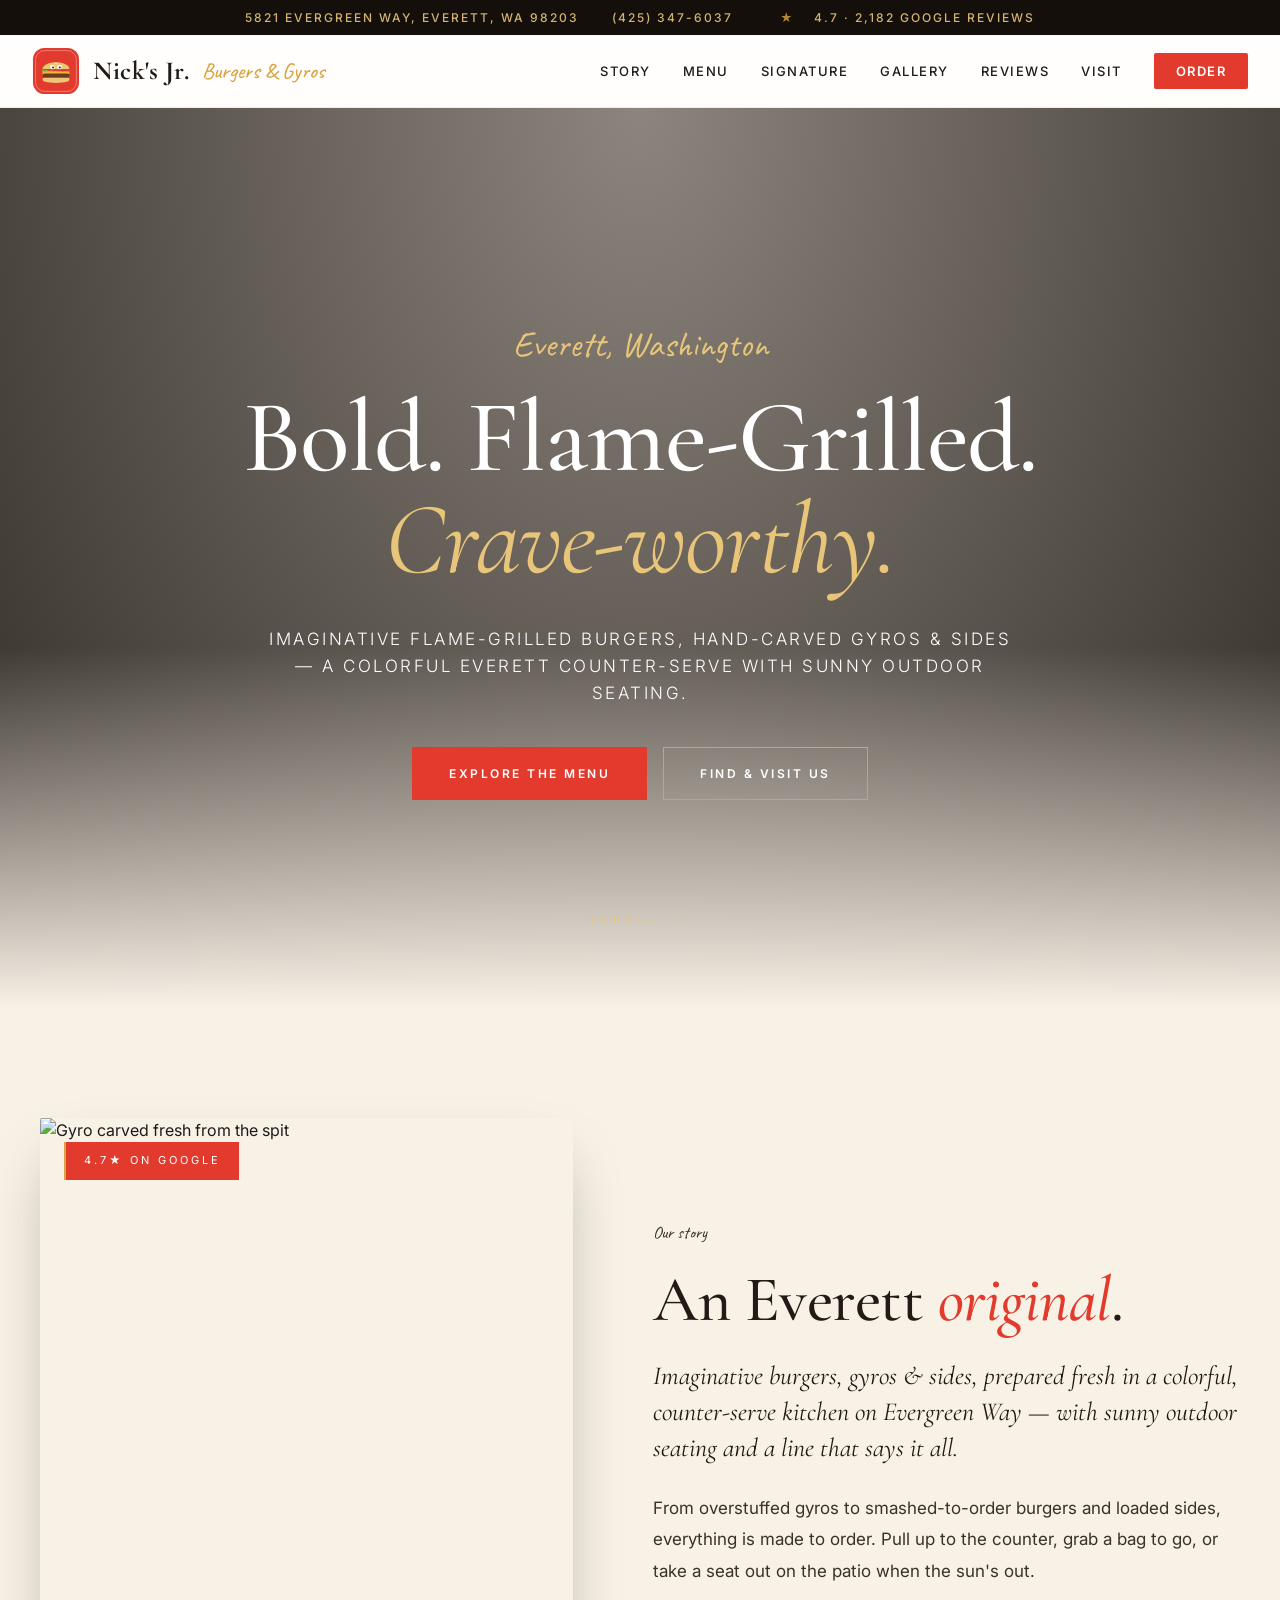
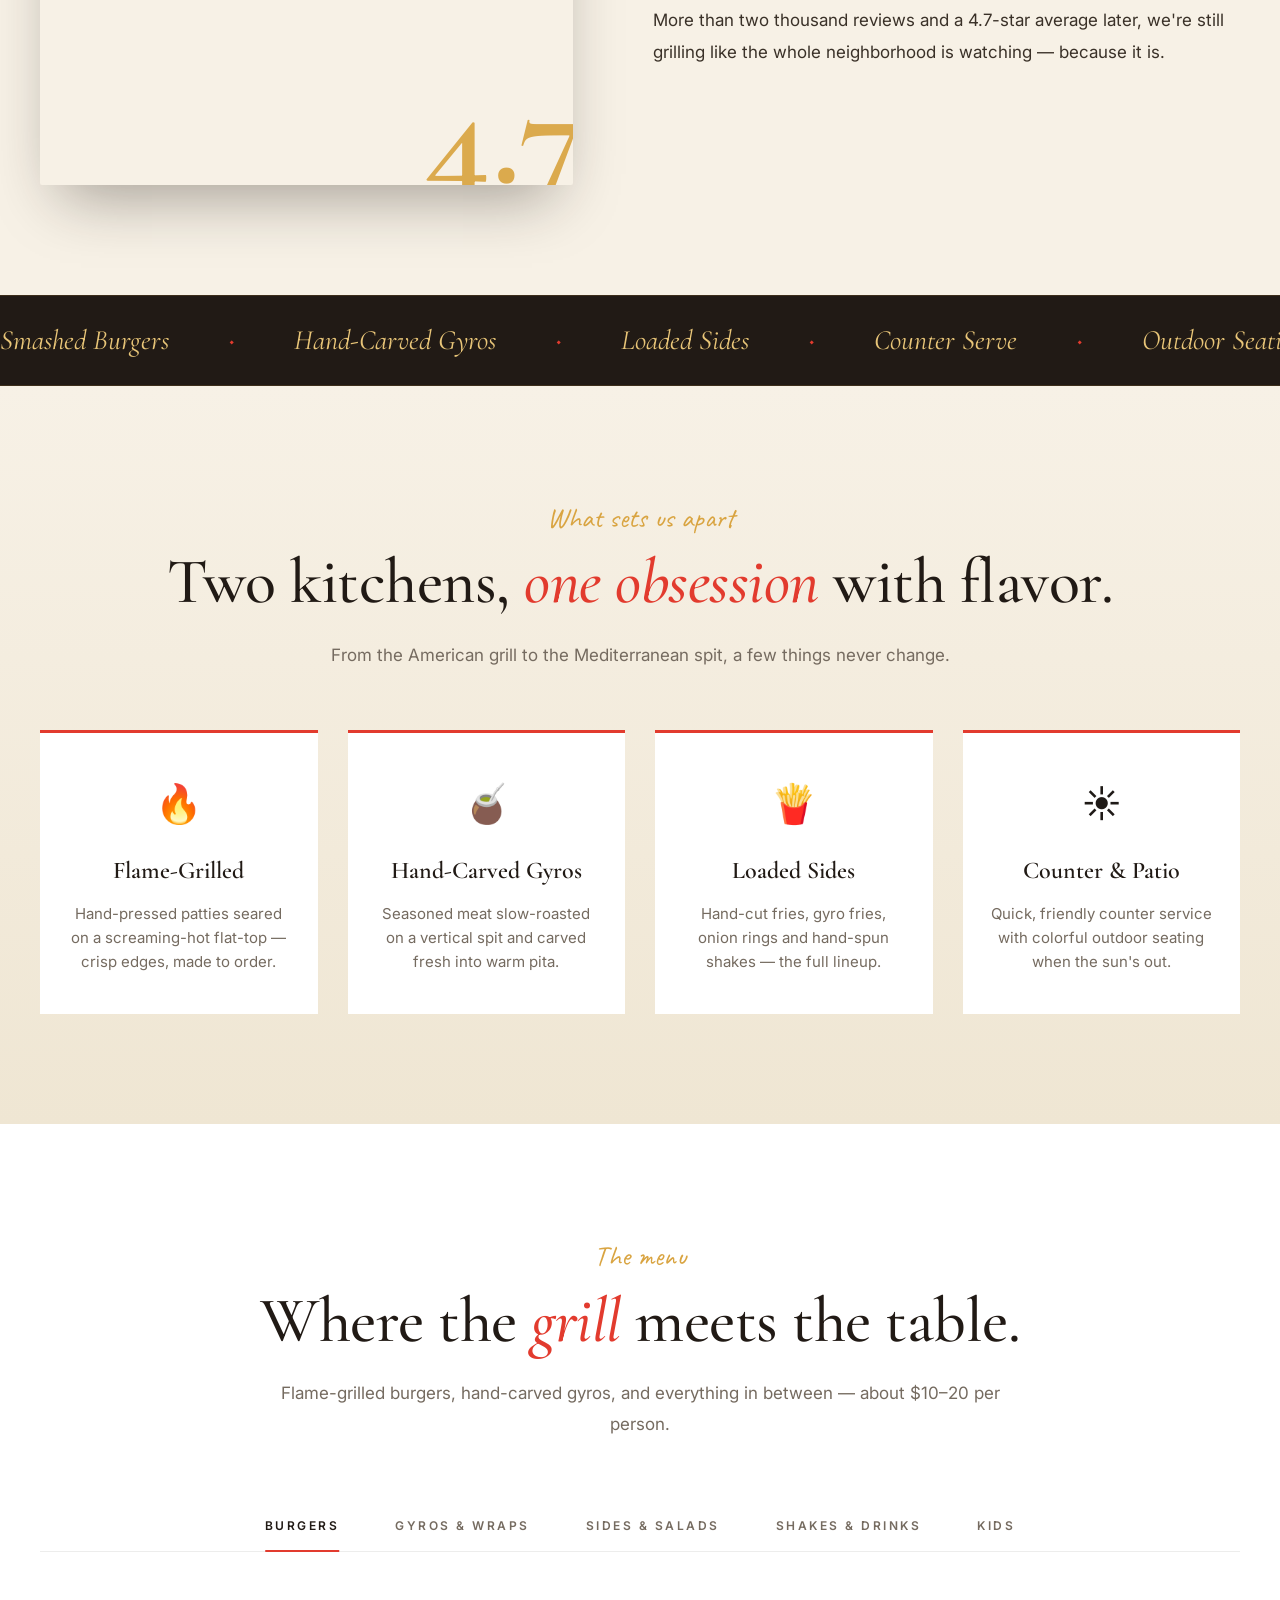
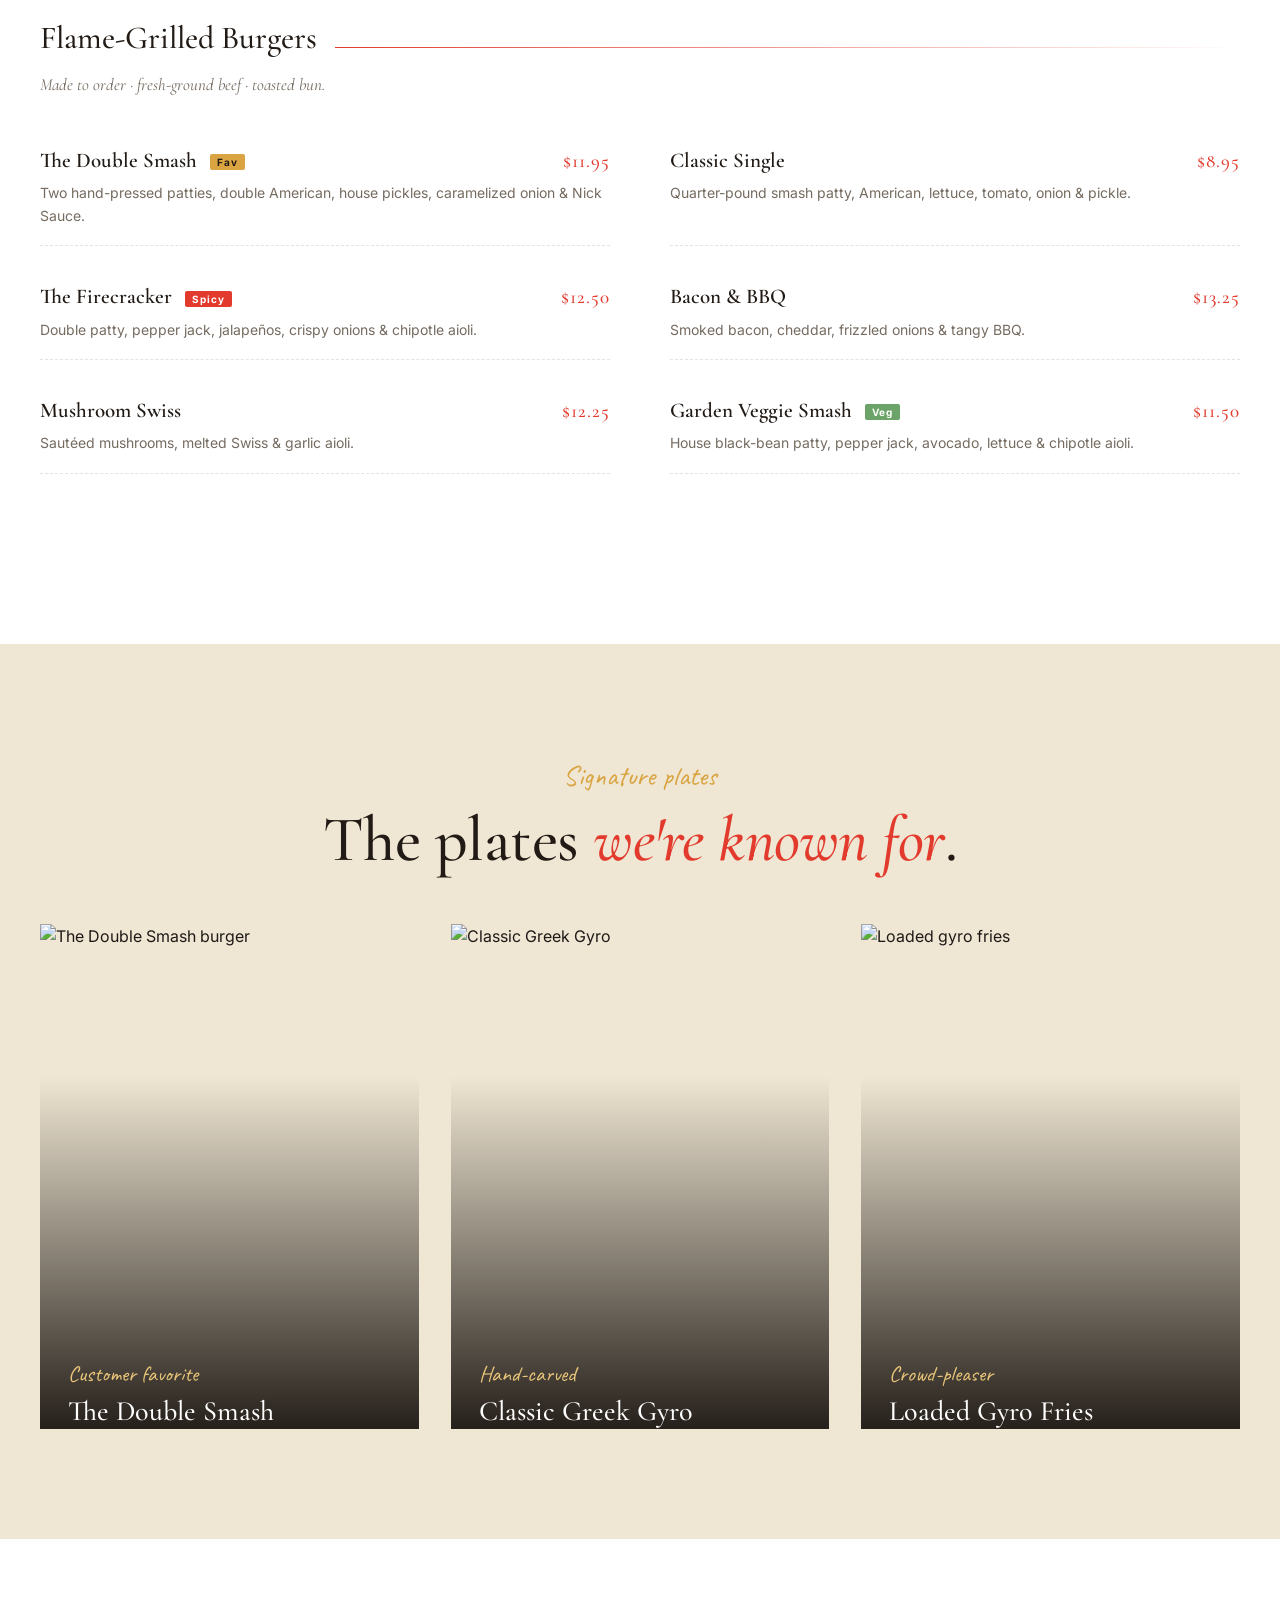
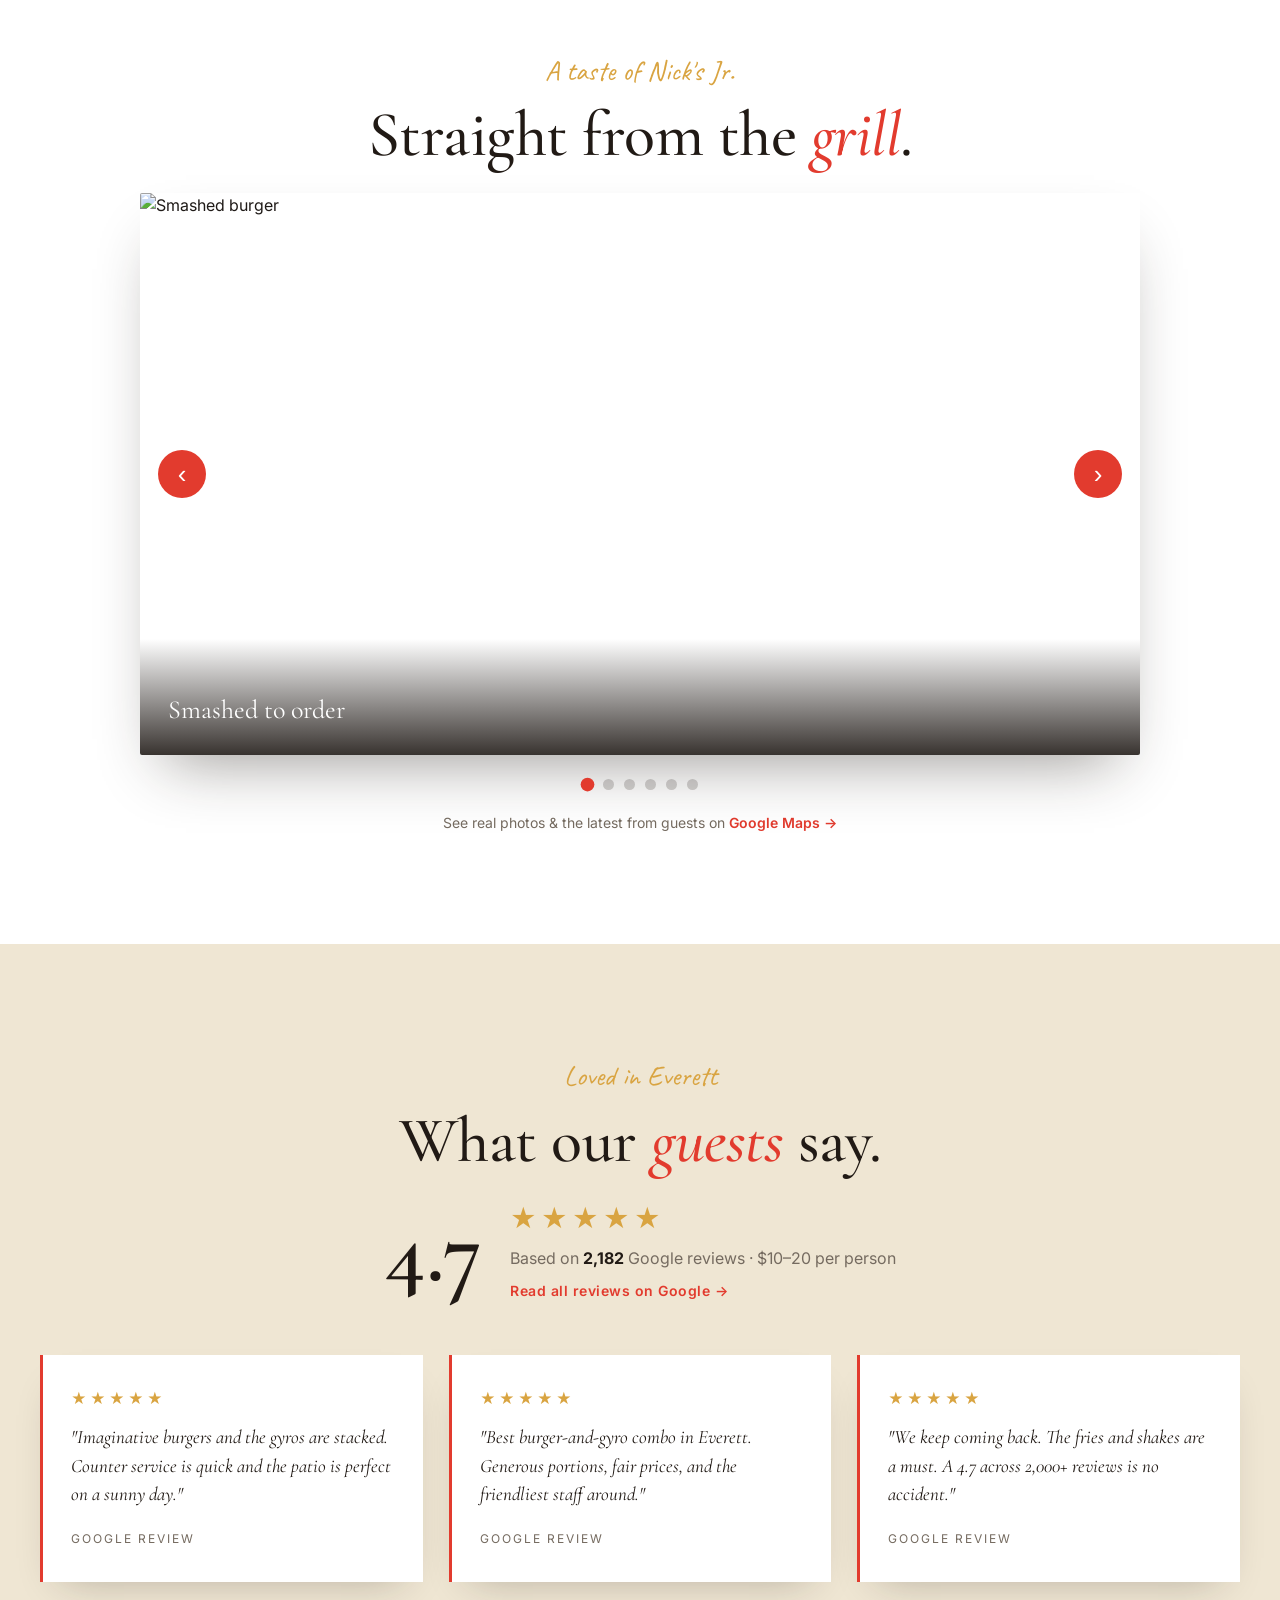
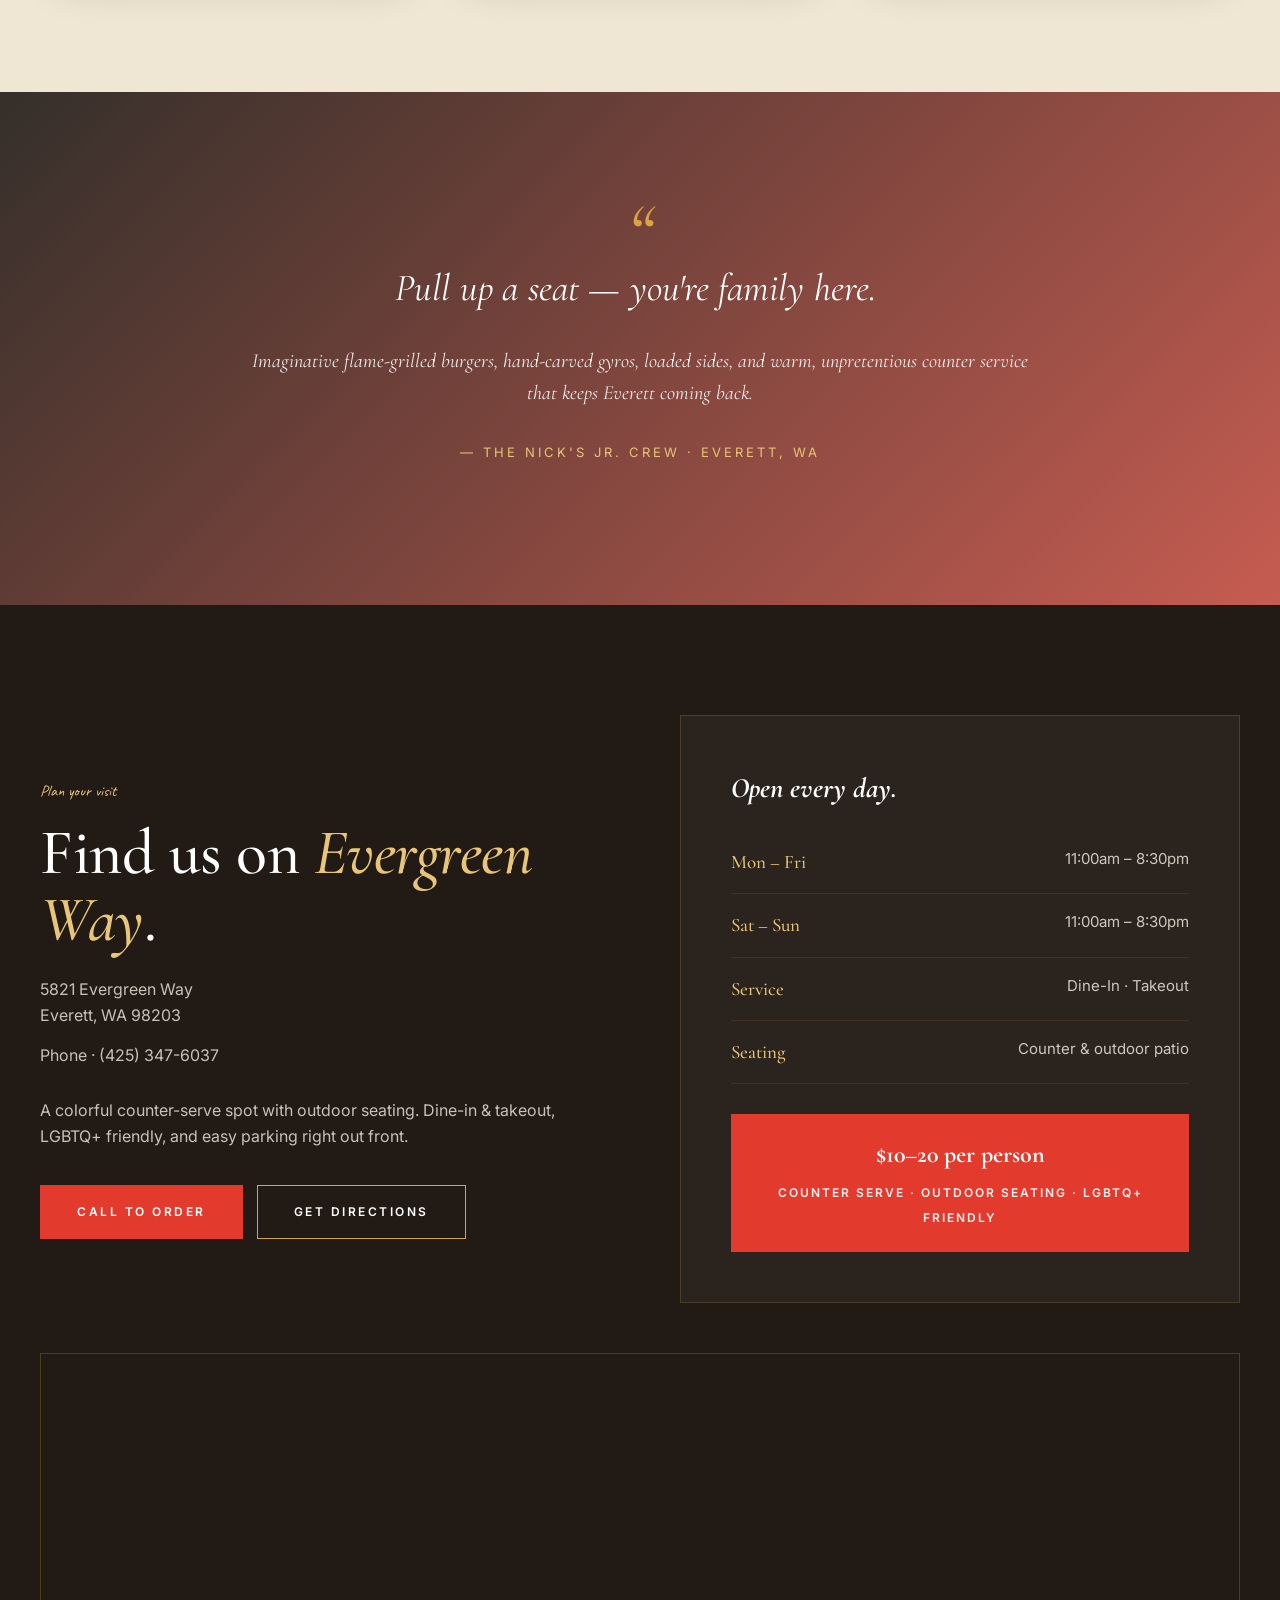
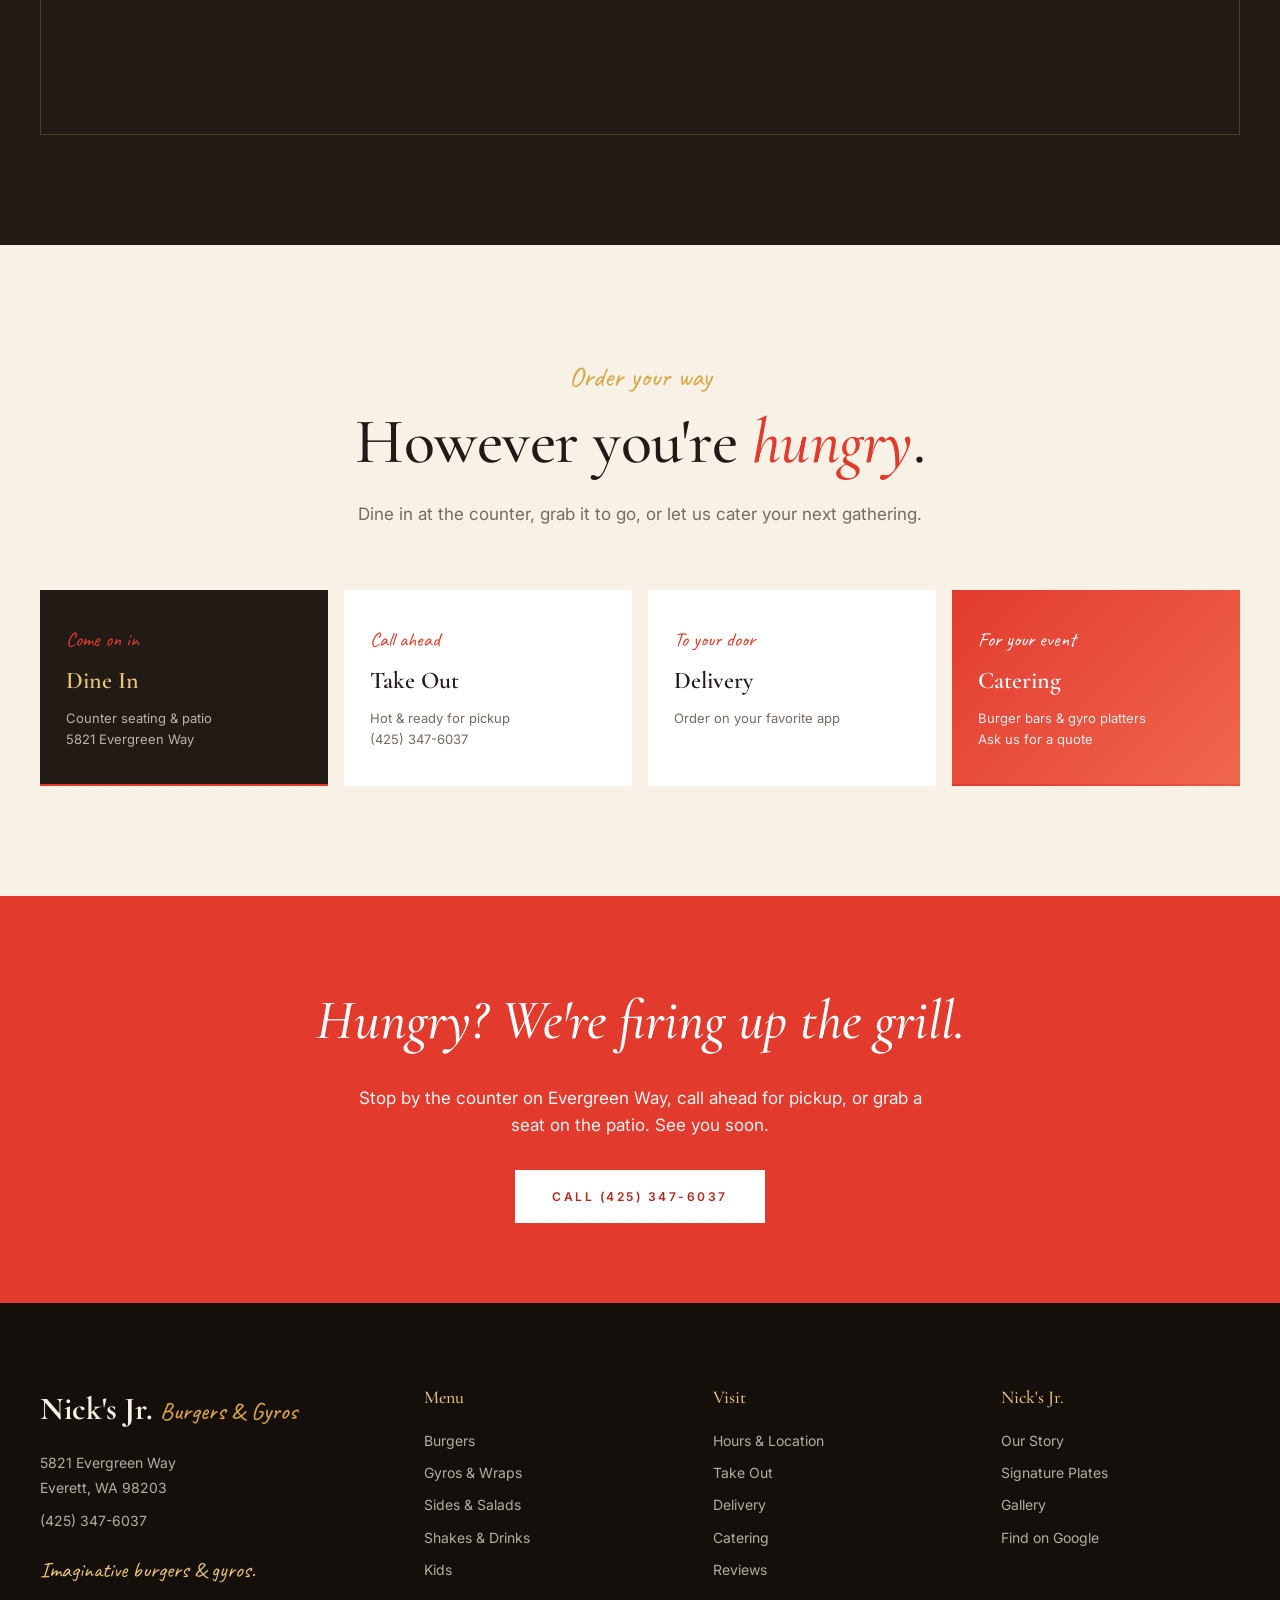
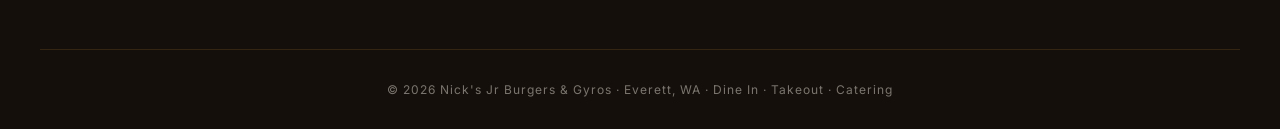
==== index.html @ 38ffc21d "Switch site to real Everett location, add brand logo, reviews, map & slider - Update all details to " ====
<!DOCTYPE html>
<html lang="en">
<head>
<meta charset="UTF-8" />
<meta name="viewport" content="width=device-width, initial-scale=1.0" />
<title>Nick's Jr Burgers &amp; Gyros — Everett, WA | Flame-Grilled Burgers &amp; Gyros</title>
<meta name="description" content="Nick's Jr Burgers & Gyros in Everett, WA — imaginative flame-grilled burgers, hand-carved gyros & sides, counter-serve with outdoor seating. 4.7 stars across 2,182 Google reviews." />
<link rel="icon" href="data:image/svg+xml,%3Csvg xmlns='http://www.w3.org/2000/svg' viewBox='0 0 100 100'%3E%3Crect width='100' height='100' rx='24' fill='%23e23b2e'/%3E%3Ccircle cx='40' cy='45' r='6' fill='%23fff'/%3E%3Ccircle cx='60' cy='45' r='6' fill='%23fff'/%3E%3Crect x='28' y='58' width='44' height='9' rx='4' fill='%23fff'/%3E%3C/svg%3E" type="image/svg+xml" />
<link rel="preconnect" href="https://fonts.googleapis.com" />
<link rel="preconnect" href="https://fonts.gstatic.com" crossorigin />
<link href="https://fonts.googleapis.com/css2?family=Cormorant+Garamond:wght@300;400;500;600;700&family=Inter:wght@300;400;500;600;700&family=Caveat:wght@500;700&display=swap" rel="stylesheet" />
<style>
  :root {
    --char: #211a15;
    --char-deep: #150f0b;
    --red: #e23b2e;
    --red-deep: #b5281d;
    --gold: #d9a441;
    --gold-soft: #e8c578;
    --cream: #f7f1e6;
    --cream-warm: #efe6d3;
    --ink: #1f1a17;
    --muted: #756b60;
    --serif: 'Cormorant Garamond', Georgia, serif;
    --sans: 'Inter', system-ui, sans-serif;
    --script: 'Caveat', cursive;
  }

  * { box-sizing: border-box; margin: 0; padding: 0; }
  html { scroll-behavior: smooth; }
  body { font-family: var(--sans); color: var(--ink); background: var(--cream); line-height: 1.6; overflow-x: hidden; }
  img { max-width: 100%; display: block; }
  a { color: inherit; text-decoration: none; transition: color .3s; }

  /* ---------- TOP STRIP ---------- */
  .top-strip { background: var(--char-deep); color: var(--gold-soft); font-size: 12px; letter-spacing: 2px; text-transform: uppercase; text-align: center; padding: 8px 16px; font-weight: 500; }
  .top-strip span { margin: 0 14px; opacity: .9; }
  .top-strip .star { color: var(--gold); }

  /* ---------- NAV ---------- */
  nav { position: sticky; top: 0; z-index: 100; background: rgba(255,255,255,.92); backdrop-filter: blur(12px); border-bottom: 1px solid rgba(33,26,21,.08); transition: all .35s ease; }
  nav.scrolled { background: rgba(33,26,21,.96); border-bottom-color: rgba(217,164,65,.25); }
  nav.scrolled .nav-inner a, nav.scrolled .logo b { color: var(--cream); }
  nav.scrolled .logo span { color: var(--gold-soft); }
  .nav-inner { max-width: 1400px; margin: 0 auto; display: flex; align-items: center; justify-content: space-between; padding: 12px 32px; }
  .logo { display: flex; align-items: center; gap: 13px; }
  .logo .brandmark { width: 48px; height: 48px; flex: none; }
  .logo b { font-family: var(--serif); font-size: 26px; font-weight: 700; color: var(--char); letter-spacing: .5px; }
  .logo span { font-family: var(--script); font-size: 22px; color: var(--gold); font-weight: 500; }
  .nav-links { display: flex; gap: 32px; align-items: center; list-style: none; font-size: 13px; font-weight: 500; text-transform: uppercase; letter-spacing: 1.5px; }
  .nav-links a { position: relative; padding: 6px 0; }
  .nav-links a::after { content: ''; position: absolute; left: 0; bottom: 0; width: 0; height: 1px; background: var(--gold); transition: width .3s ease; }
  .nav-links a:hover::after { width: 100%; }
  .btn-reserve { background: var(--red); color: #fff !important; padding: 10px 22px !important; border-radius: 2px; font-weight: 600 !important; }
  .btn-reserve:hover { background: var(--red-deep); }
  .btn-reserve::after { display: none !important; }
  .nav-toggle { display: none; background: none; border: none; cursor: pointer; font-size: 22px; color: var(--char); }

  /* ---------- HERO ---------- */
  .hero { position: relative; min-height: 100vh; display: flex; align-items: center; justify-content: center; background: radial-gradient(ellipse at top, rgba(33,26,21,.5), rgba(21,15,11,.88)), url('https://images.unsplash.com/photo-1568901346375-23c9450c58cd?w=1920&q=80') center/cover; color: #fff; text-align: center; overflow: hidden; }
  .hero::before { content: ''; position: absolute; inset: 0; background: linear-gradient(180deg, transparent 60%, var(--cream) 100%); pointer-events: none; }
  .hero-inner { position: relative; z-index: 2; max-width: 1100px; padding: 0 24px; }
  .hero-eyebrow { font-family: var(--script); font-size: clamp(24px, 3vw, 36px); color: var(--gold-soft); margin-bottom: 12px; animation: fadeUp 1s ease .2s both; }
  .hero h1 { font-family: var(--serif); font-size: clamp(48px, 8vw, 110px); font-weight: 500; line-height: 1; letter-spacing: -1px; margin-bottom: 30px; animation: fadeUp 1s ease .4s both; }
  .hero h1 em { font-style: italic; color: var(--gold-soft); font-weight: 400; }
  .rotator { display: inline-block; position: relative; color: var(--gold-soft); font-style: italic; font-weight: 400; min-height: 1.05em; vertical-align: bottom; }
  .rotator .word { position: absolute; left: 50%; top: 0; transform: translateX(-50%) translateY(20px); opacity: 0; white-space: nowrap; transition: opacity 1s ease, transform 1s ease; }
  .rotator .word.active { opacity: 1; transform: translateX(-50%) translateY(0); }
  .rotator-spacer { visibility: hidden; white-space: nowrap; }
  .hero-sub { font-size: clamp(14px, 1.5vw, 17px); font-weight: 300; letter-spacing: 2.5px; text-transform: uppercase; max-width: 760px; margin: 0 auto 40px; opacity: .9; animation: fadeUp 1s ease .6s both; }
  .hero-cta { display: flex; gap: 16px; justify-content: center; flex-wrap: wrap; animation: fadeUp 1s ease .8s both; }
  .btn { display: inline-block; padding: 16px 36px; font-size: 12px; font-weight: 600; letter-spacing: 2.5px; text-transform: uppercase; border: 1px solid var(--gold); background: transparent; color: #fff; cursor: pointer; transition: all .35s ease; }
  .btn:hover { background: var(--gold); color: var(--char); transform: translateY(-2px); }
  .btn.primary { background: var(--red); border-color: var(--red); color: #fff; }
  .btn.primary:hover { background: #fff; border-color: #fff; color: var(--red-deep); }
  .scroll-hint { position: absolute; bottom: 80px; left: 50%; transform: translateX(-50%); color: var(--gold-soft); font-size: 11px; letter-spacing: 4px; text-transform: uppercase; opacity: .8; animation: bob 2.5s ease-in-out infinite; }
  @keyframes bob { 0%,100% { transform: translateX(-50%) translateY(0); opacity: .8; } 50% { transform: translateX(-50%) translateY(8px); opacity: 1; } }
  @keyframes fadeUp { from { opacity: 0; transform: translateY(30px); } to { opacity: 1; transform: translateY(0); } }

  /* ---------- SECTION BASE ---------- */
  section { padding: 110px 24px; }
  .container { max-width: 1200px; margin: 0 auto; }
  .eyebrow { font-family: var(--script); font-size: 28px; color: var(--gold); margin-bottom: 8px; }
  .section-title { font-family: var(--serif); font-size: clamp(36px, 5vw, 64px); font-weight: 500; line-height: 1.05; color: var(--char); margin-bottom: 24px; letter-spacing: -.5px; }
  .section-title em { font-style: italic; color: var(--red); }
  .section-intro { max-width: 720px; font-size: 17px; color: var(--muted); line-height: 1.8; margin-bottom: 60px; }
  .section-head-center { text-align: center; }
  .section-head-center .section-intro { margin-left: auto; margin-right: auto; }

  /* ---------- STORY ---------- */
  .story { background: var(--cream); position: relative; }
  .story-grid { display: grid; grid-template-columns: 1fr 1.1fr; gap: 80px; align-items: center; }
  .story-text p { font-size: 17px; color: #3a3128; margin-bottom: 18px; line-height: 1.85; }
  .story-text .lead { font-family: var(--serif); font-size: 26px; font-style: italic; color: var(--char); margin-bottom: 26px; line-height: 1.4; }
  .story-image { position: relative; aspect-ratio: 4/5; overflow: hidden; border-radius: 2px; box-shadow: 0 30px 60px -20px rgba(33,26,21,.4); }
  .story-image img { width: 100%; height: 100%; object-fit: cover; transition: transform 8s ease; }
  .story-image:hover img { transform: scale(1.08); }
  .story-image::after { content: '4.7'; position: absolute; bottom: -24px; right: -10px; font-family: var(--serif); font-size: 150px; font-weight: 600; color: var(--gold); opacity: .92; line-height: 1; }
  .story-badge { position: absolute; top: 24px; left: 24px; background: var(--red); color: #fff; padding: 10px 18px; font-size: 11px; letter-spacing: 3px; text-transform: uppercase; border-left: 2px solid var(--gold); }

  /* ---------- MARQUEE ---------- */
  .marquee { background: var(--char); color: var(--gold-soft); overflow: hidden; padding: 22px 0; border-top: 1px solid rgba(217,164,65,.15); border-bottom: 1px solid rgba(217,164,65,.15); }
  .marquee-track { display: flex; gap: 60px; white-space: nowrap; animation: scroll 40s linear infinite; font-family: var(--serif); font-size: 28px; font-style: italic; }
  .marquee-track span { display: inline-flex; align-items: center; gap: 60px; }
  .marquee-track .dot { color: var(--red); font-size: 18px; }
  @keyframes scroll { from { transform: translateX(0); } to { transform: translateX(-50%); } }

  /* ---------- VALUES ---------- */
  .values { background: linear-gradient(180deg, var(--cream) 0%, var(--cream-warm) 100%); }
  .values-grid { display: grid; grid-template-columns: repeat(4, 1fr); gap: 30px; margin-top: 50px; }
  .value-card { background: #fff; padding: 40px 28px; text-align: center; border-top: 3px solid var(--red); transition: transform .4s ease, box-shadow .4s ease; }
  .value-card:hover { transform: translateY(-8px); box-shadow: 0 25px 50px -15px rgba(33,26,21,.2); }
  .value-icon { font-size: 38px; margin-bottom: 18px; }
  .value-card h3 { font-family: var(--serif); font-size: 24px; font-weight: 600; color: var(--char); margin-bottom: 12px; }
  .value-card p { color: var(--muted); font-size: 15px; }

  /* ---------- MENUS ---------- */
  .menus { background: #fff; position: relative; }
  .menu-tabs { display: flex; justify-content: center; gap: 8px; flex-wrap: wrap; margin-bottom: 60px; border-bottom: 1px solid rgba(33,26,21,.08); }
  .menu-tab { background: none; border: none; font-family: var(--sans); font-size: 12px; font-weight: 600; letter-spacing: 2.5px; text-transform: uppercase; color: var(--muted); padding: 18px 24px; cursor: pointer; position: relative; transition: color .3s ease; }
  .menu-tab::after { content: ''; position: absolute; left: 50%; bottom: -1px; width: 0; height: 2px; background: var(--red); transition: all .3s ease; transform: translateX(-50%); }
  .menu-tab:hover { color: var(--char); }
  .menu-tab.active { color: var(--char); }
  .menu-tab.active::after { width: 60%; }
  .menu-panel { display: none; animation: fadeIn .6s ease; }
  .menu-panel.active { display: block; }
  @keyframes fadeIn { from { opacity: 0; transform: translateY(10px); } to { opacity: 1; transform: translateY(0); } }
  .menu-section { margin-bottom: 60px; }
  .menu-section-title { font-family: var(--serif); font-size: 32px; font-weight: 500; color: var(--char); margin-bottom: 8px; display: flex; align-items: baseline; gap: 18px; }
  .menu-section-title::after { content: ''; flex: 1; height: 1px; background: linear-gradient(90deg, var(--red) 0%, transparent 100%); }
  .menu-section-sub { color: var(--muted); font-style: italic; margin-bottom: 30px; font-family: var(--serif); font-size: 17px; }
  .menu-grid { display: grid; grid-template-columns: 1fr 1fr; gap: 18px 60px; }
  .menu-item { padding: 18px 0; border-bottom: 1px dashed rgba(33,26,21,.12); }
  .menu-item-head { display: flex; justify-content: space-between; align-items: baseline; gap: 16px; margin-bottom: 6px; }
  .menu-item-name { font-family: var(--serif); font-size: 21px; font-weight: 600; color: var(--char); line-height: 1.3; }
  .menu-item-name .tag { font-family: var(--sans); font-size: 10px; font-weight: 700; background: var(--gold); color: var(--char); padding: 2px 7px; margin-left: 8px; letter-spacing: 1px; vertical-align: middle; border-radius: 2px; }
  .menu-item-name .tag.spicy { background: var(--red); color: #fff; }
  .menu-item-name .tag.veg { background: #6ba368; color: #fff; }
  .menu-item-price { font-family: var(--serif); font-size: 19px; font-weight: 500; color: var(--red); white-space: nowrap; letter-spacing: 1px; }
  .menu-item-desc { font-size: 14px; color: var(--muted); line-height: 1.6; }

  /* ---------- POPULAR DISHES ---------- */
  .popular { background: var(--cream-warm); overflow: hidden; }
  .dishes-grid { display: grid; grid-template-columns: repeat(3, 1fr); gap: 32px; margin-top: 50px; }
  .dish { position: relative; overflow: hidden; aspect-ratio: 3/4; cursor: pointer; }
  .dish img { width: 100%; height: 100%; object-fit: cover; transition: transform 1.2s ease; }
  .dish:hover img { transform: scale(1.1); }
  .dish::before { content: ''; position: absolute; inset: 0; background: linear-gradient(180deg, transparent 30%, rgba(21,15,11,.92) 100%); z-index: 1; }
  .dish-info { position: absolute; bottom: 0; left: 0; right: 0; z-index: 2; color: #fff; padding: 32px 28px; transform: translateY(40px); transition: transform .5s ease; }
  .dish:hover .dish-info { transform: translateY(0); }
  .dish-tag { font-family: var(--script); color: var(--gold-soft); font-size: 22px; display: block; margin-bottom: 4px; }
  .dish-name { font-family: var(--serif); font-size: 28px; font-weight: 500; line-height: 1.1; margin-bottom: 10px; }
  .dish-desc { font-size: 14px; opacity: 0; max-height: 0; transition: all .5s ease; color: rgba(255,255,255,.85); }
  .dish:hover .dish-desc { opacity: 1; max-height: 120px; }

  /* ---------- GALLERY SLIDER ---------- */
  .gallery-sec { background: #fff; }
  .slider { position: relative; max-width: 1000px; margin: 0 auto; overflow: hidden; border-radius: 2px; box-shadow: 0 30px 60px -25px rgba(33,26,21,.45); }
  .slides { display: flex; transition: transform .6s cubic-bezier(.2,.7,.3,1); }
  .slide { min-width: 100%; position: relative; aspect-ratio: 16/9; }
  .slide img { width: 100%; height: 100%; object-fit: cover; }
  .slide .cap { position: absolute; left: 0; right: 0; bottom: 0; padding: 50px 28px 24px; color: #fff; font-family: var(--serif); font-size: 26px; background: linear-gradient(transparent, rgba(21,15,11,.85)); }
  .s-arrow { position: absolute; top: 50%; transform: translateY(-50%); width: 48px; height: 48px; border: none; border-radius: 50%; background: var(--red); color: #fff; font-size: 26px; line-height: 1; cursor: pointer; display: grid; place-items: center; transition: .3s; z-index: 3; }
  .s-arrow:hover { background: var(--red-deep); }
  .s-arrow.prev { left: 18px; } .s-arrow.next { right: 18px; }
  .dots { display: flex; gap: 10px; justify-content: center; margin-top: 24px; }
  .dots button { width: 11px; height: 11px; border-radius: 50%; border: none; background: rgba(33,26,21,.2); cursor: pointer; transition: .3s; padding: 0; }
  .dots button.active { background: var(--red); transform: scale(1.25); }
  .gallery-note { text-align: center; margin-top: 22px; font-size: 14px; color: var(--muted); }
  .gallery-note a { color: var(--red); font-weight: 600; }

  /* ---------- REVIEWS ---------- */
  .reviews { background: var(--cream-warm); }
  .rating-head { display: flex; align-items: center; gap: 28px; justify-content: center; margin-bottom: 52px; flex-wrap: wrap; }
  .rating-score { font-family: var(--serif); font-size: 92px; font-weight: 600; color: var(--char); line-height: .85; }
  .rating-stars { color: var(--gold); font-size: 26px; letter-spacing: 4px; }
  .rating-head p { color: var(--muted); font-size: 16px; margin-top: 6px; }
  .rating-head strong { color: var(--char); }
  .rating-link { display: inline-block; margin-top: 8px; color: var(--red); font-weight: 600; font-size: 14px; letter-spacing: .5px; }
  .rating-link:hover { color: var(--red-deep); }
  .review-grid { display: grid; grid-template-columns: repeat(3, 1fr); gap: 26px; }
  .review { background: #fff; padding: 32px 28px; border-left: 3px solid var(--red); box-shadow: 0 18px 40px -22px rgba(33,26,21,.3); }
  .review .stars { color: var(--gold); letter-spacing: 3px; margin-bottom: 12px; font-size: 15px; }
  .review p { font-family: var(--serif); font-style: italic; font-size: 19px; color: var(--char); line-height: 1.5; margin-bottom: 16px; }
  .review cite { font-style: normal; font-size: 12px; letter-spacing: 2px; text-transform: uppercase; color: var(--muted); }

  /* ---------- QUOTE ---------- */
  .quote { background: linear-gradient(135deg, rgba(21,15,11,.86), rgba(181,40,29,.74)), url('https://images.unsplash.com/photo-1561758033-d89a9ad46330?w=1920&q=80') center/cover fixed; color: #fff; text-align: center; padding: 140px 24px; }
  .quote blockquote { font-family: var(--serif); font-size: clamp(24px, 3vw, 38px); font-style: italic; font-weight: 400; line-height: 1.4; max-width: 950px; margin: 0 auto 30px; }
  .quote blockquote::before { content: '\201C'; font-size: 80px; color: var(--gold); display: block; line-height: 0; margin-bottom: 30px; }
  .quote cite { font-family: var(--sans); font-size: 13px; font-style: normal; letter-spacing: 3px; text-transform: uppercase; color: var(--gold-soft); }

  /* ---------- VISIT ---------- */
  .visit { background: var(--char); color: var(--cream); padding: 110px 24px; }
  .visit-grid { display: grid; grid-template-columns: 1fr 1fr; gap: 80px; align-items: center; }
  .visit .section-title { color: #fff; }
  .visit .section-title em { color: var(--gold-soft); }
  .visit-info p { color: rgba(247,241,230,.78); margin-bottom: 14px; font-size: 16px; }
  .hours-card { background: rgba(255,255,255,.04); border: 1px solid rgba(217,164,65,.2); padding: 50px; }
  .hours-row { display: flex; justify-content: space-between; padding: 16px 0; border-bottom: 1px solid rgba(217,164,65,.12); font-size: 15px; gap: 18px; }
  .hours-row:last-child { border-bottom: none; }
  .hours-row strong { font-family: var(--serif); font-size: 19px; color: var(--gold-soft); font-weight: 500; }
  .hours-row span { color: rgba(247,241,230,.8); text-align: right; }
  .hours-title { font-family: var(--serif); font-size: 28px; color: #fff; margin-bottom: 20px; font-style: italic; }
  .happy-hour-highlight { background: var(--red); color: #fff; padding: 22px 28px; margin-top: 30px; text-align: center; }
  .happy-hour-highlight strong { font-family: var(--serif); font-size: 24px; display: block; margin-bottom: 4px; }
  .happy-hour-highlight span { font-size: 12px; letter-spacing: 2px; text-transform: uppercase; font-weight: 600; opacity: .92; }
  .map-embed { margin-top: 50px; border: 1px solid rgba(217,164,65,.25); }
  .map-embed iframe { width: 100%; height: 380px; border: 0; display: block; }

  /* ---------- WAYS ---------- */
  .locations { background: var(--cream); }
  .loc-grid { display: grid; grid-template-columns: repeat(4, 1fr); gap: 16px; margin-top: 50px; }
  .loc { padding: 34px 26px; background: #fff; border-bottom: 2px solid transparent; transition: all .35s ease; cursor: pointer; }
  .loc:hover { border-bottom-color: var(--red); transform: translateY(-4px); box-shadow: 0 20px 40px -15px rgba(33,26,21,.18); }
  .loc.featured { background: var(--char); color: #fff; border-bottom-color: var(--red); }
  .loc.featured .loc-city { color: var(--gold-soft); }
  .loc.featured .loc-detail { color: rgba(247,241,230,.72); }
  .loc-tag { font-family: var(--script); color: var(--red); font-size: 20px; display: block; margin-bottom: 6px; }
  .loc-city { font-family: var(--serif); font-size: 24px; font-weight: 600; color: var(--char); margin-bottom: 8px; }
  .loc-detail { font-size: 13px; color: var(--muted); line-height: 1.6; }

  /* ---------- CTA ---------- */
  .cta-strip { background: var(--red); color: #fff; text-align: center; padding: 80px 24px; }
  .cta-strip h2 { font-family: var(--serif); font-size: clamp(34px, 5vw, 56px); font-weight: 500; margin-bottom: 20px; font-style: italic; }
  .cta-strip p { max-width: 600px; margin: 0 auto 30px; font-size: 17px; opacity: .95; }
  .cta-strip .btn { border-color: #fff; background: #fff; color: var(--red-deep); }
  .cta-strip .btn:hover { background: transparent; color: #fff; }

  /* ---------- FOOTER ---------- */
  footer { background: var(--char-deep); color: rgba(247,241,230,.7); padding: 80px 24px 30px; }
  .foot-grid { max-width: 1200px; margin: 0 auto; display: grid; grid-template-columns: 1.4fr 1fr 1fr 1fr; gap: 50px; padding-bottom: 50px; border-bottom: 1px solid rgba(217,164,65,.15); }
  .foot-logo { font-family: var(--serif); font-size: 32px; font-weight: 700; color: var(--cream); margin-bottom: 16px; }
  .foot-logo span { font-family: var(--script); color: var(--gold); font-size: 24px; font-weight: 500; }
  .foot p { font-size: 14px; line-height: 1.8; margin-bottom: 8px; }
  .foot h4 { font-family: var(--serif); font-size: 18px; color: var(--gold-soft); margin-bottom: 18px; font-weight: 500; }
  .foot ul { list-style: none; }
  .foot ul li { margin-bottom: 10px; font-size: 14px; }
  .foot ul a:hover { color: var(--gold-soft); }
  .copyright { max-width: 1200px; margin: 30px auto 0; font-size: 12px; color: rgba(247,241,230,.45); text-align: center; letter-spacing: 1px; }

  /* ---------- REVEAL ---------- */
  .reveal { opacity: 0; transform: translateY(40px); transition: opacity 1s ease, transform 1s ease; }
  .reveal.in { opacity: 1; transform: translateY(0); }
  .reveal-delay-1 { transition-delay: .15s; }
  .reveal-delay-2 { transition-delay: .3s; }
  .reveal-delay-3 { transition-delay: .45s; }
  .fade-words .fw { display: inline-block; opacity: 0; transform: translateY(20px); transition: opacity .8s ease, transform .8s ease; margin-right: .25em; }
  .fade-words.in .fw { opacity: 1; transform: translateY(0); }
  .fade-words.in .fw:nth-child(1) { transition-delay: .1s; }
  .fade-words.in .fw:nth-child(2) { transition-delay: .25s; }
  .fade-words.in .fw:nth-child(3) { transition-delay: .4s; }
  .fade-words.in .fw:nth-child(4) { transition-delay: .55s; }
  .fade-words.in .fw:nth-child(5) { transition-delay: .7s; }
  .fade-words.in .fw:nth-child(6) { transition-delay: .85s; }
  .fade-words.in .fw:nth-child(7) { transition-delay: 1s; }
  .fade-words.in .fw:nth-child(8) { transition-delay: 1.15s; }

  /* ---------- RESPONSIVE ---------- */
  @media (max-width: 960px) {
    .nav-links { display: none; }
    .nav-toggle { display: block; }
    .nav-links.open { display: flex; flex-direction: column; position: absolute; top: 100%; left: 0; right: 0; background: #fff; padding: 24px; gap: 18px; border-top: 1px solid rgba(33,26,21,.08); }
    nav.scrolled .nav-links.open { background: var(--char); }
    section { padding: 70px 20px; }
    .story-grid, .visit-grid { grid-template-columns: 1fr; gap: 50px; }
    .story-image::after { font-size: 110px; }
    .values-grid { grid-template-columns: repeat(2, 1fr); }
    .menu-grid { grid-template-columns: 1fr; gap: 0; }
    .dishes-grid, .review-grid { grid-template-columns: 1fr; }
    .loc-grid { grid-template-columns: repeat(2, 1fr); }
    .foot-grid { grid-template-columns: 1fr 1fr; gap: 35px; }
    .hours-card { padding: 30px 22px; }
    .top-strip span { display: block; margin: 2px 0; }
  }
  @media (max-width: 540px) {
    .values-grid, .loc-grid, .foot-grid { grid-template-columns: 1fr; }
    .menu-tabs { gap: 0; }
    .menu-tab { padding: 14px 12px; font-size: 11px; letter-spacing: 1.5px; }
    .hero { min-height: 90vh; }
    .logo b { font-size: 21px; } .logo span { font-size: 18px; } .logo .brandmark { width: 40px; height: 40px; }
    .rating-score { font-size: 70px; }
  }
</style>
</head>
<body>

<!-- TOP STRIP -->
<div class="top-strip">
  <span>5821 Evergreen Way, Everett, WA 98203</span>
  <span>(425) 347-6037</span>
  <span><span class="star">&#9733;</span> 4.7 &middot; 2,182 Google reviews</span>
</div>

<!-- NAV -->
<nav id="nav">
  <div class="nav-inner">
    <a href="#top" class="logo">
      <svg class="brandmark" viewBox="0 0 100 100" xmlns="http://www.w3.org/2000/svg" role="img" aria-label="Nick's Jr.">
        <rect x="2" y="2" width="96" height="96" rx="24" fill="#e23b2e"/>
        <rect x="7.5" y="7.5" width="85" height="85" rx="19" fill="none" stroke="#ffffff" stroke-opacity="0.35" stroke-width="2"/>
        <path d="M22 46 C 24 27 76 27 78 46 Z" fill="#edc575"/>
        <ellipse cx="39" cy="39" rx="2" ry="1.2" fill="#fff6e2"/><ellipse cx="61" cy="39" rx="2" ry="1.2" fill="#fff6e2"/><ellipse cx="50" cy="34" rx="2" ry="1.2" fill="#fff6e2"/>
        <circle cx="43" cy="42" r="4.6" fill="#fffaf0"/><circle cx="57" cy="42" r="4.6" fill="#fffaf0"/>
        <circle cx="43.9" cy="42.7" r="2.1" fill="#3a2a1e"/><circle cx="57.9" cy="42.7" r="2.1" fill="#3a2a1e"/>
        <path d="M21 46 q4.8 5 9.6 1 q4.8 5 9.6 1 q4.8 5 9.6 1 q4.8 5 9.6 1 q4.8 5 9.6 1 L79 52 L21 52 Z" fill="#7cb342"/>
        <path d="M22 51 L78 51 L78 55 q-7 5 -14 1 q-7 5 -14 1 q-7 5 -14 1 q-7 5 -14 1 Z" fill="#f6b73c"/>
        <rect x="22" y="55" width="56" height="9" rx="4.5" fill="#6e3b22"/>
        <path d="M25 64 L75 64 C 79 64 79 71 74 72 C 60 76 40 76 26 72 C 21 71 21 64 25 64 Z" fill="#edc575"/>
      </svg>
      <b>Nick's Jr.</b> <span>Burgers &amp; Gyros</span>
    </a>
    <ul class="nav-links" id="navLinks">
      <li><a href="#story">Story</a></li>
      <li><a href="#menus">Menu</a></li>
      <li><a href="#dishes">Signature</a></li>
      <li><a href="#gallery">Gallery</a></li>
      <li><a href="#reviews">Reviews</a></li>
      <li><a href="#visit">Visit</a></li>
      <li><a href="#visit" class="btn-reserve">Order</a></li>
    </ul>
    <button class="nav-toggle" id="navToggle" aria-label="Menu">&#9776;</button>
  </div>
</nav>

<!-- HERO -->
<header class="hero" id="top">
  <div class="hero-inner">
    <p class="hero-eyebrow">Everett, Washington</p>
    <h1>
      Bold. Flame-Grilled.<br/>
      <em><span class="rotator" id="rotator">
        <span class="rotator-spacer">Crave&#8209;worthy.</span>
        <span class="word active">Unforgettable.</span>
        <span class="word">Crave-worthy.</span>
        <span class="word">Hand-carved.</span>
        <span class="word">Imaginative.</span>
        <span class="word">Yours.</span>
      </span></em>
    </h1>
    <p class="hero-sub">Imaginative flame-grilled burgers, hand-carved gyros &amp; sides &mdash; a colorful Everett counter-serve with sunny outdoor seating.</p>
    <div class="hero-cta">
      <a href="#menus" class="btn primary">Explore the Menu</a>
      <a href="#visit" class="btn">Find &amp; Visit Us</a>
    </div>
  </div>
  <div class="scroll-hint">Scroll &nbsp; &darr;</div>
</header>

<!-- STORY -->
<section class="story" id="story">
  <div class="container">
    <div class="story-grid">
      <div class="story-image reveal">
        <img src="https://images.unsplash.com/photo-1599487488170-d11ec9c172f0?w=1200&q=80" alt="Gyro carved fresh from the spit" />
        <div class="story-badge">4.7&#9733; on Google</div>
      </div>
      <div class="story-text">
        <p class="eyebrow reveal">Our story</p>
        <h2 class="section-title reveal reveal-delay-1">An Everett <em>original</em>.</h2>
        <p class="lead reveal reveal-delay-2">Imaginative burgers, gyros &amp; sides, prepared fresh in a colorful, counter-serve kitchen on Evergreen Way &mdash; with sunny outdoor seating and a line that says it all.</p>
        <p class="reveal reveal-delay-3">From overstuffed gyros to smashed-to-order burgers and loaded sides, everything is made to order. Pull up to the counter, grab a bag to go, or take a seat out on the patio when the sun's out.</p>
        <p class="reveal reveal-delay-3">More than two thousand reviews and a 4.7-star average later, we're still grilling like the whole neighborhood is watching &mdash; because it is.</p>
      </div>
    </div>
  </div>
</section>

<!-- MARQUEE -->
<div class="marquee">
  <div class="marquee-track">
    <span>Smashed Burgers <span class="dot">&#9670;</span> Hand-Carved Gyros <span class="dot">&#9670;</span> Loaded Sides <span class="dot">&#9670;</span> Counter Serve <span class="dot">&#9670;</span> Outdoor Seating <span class="dot">&#9670;</span> Made To Order <span class="dot">&#9670;</span></span>
    <span>Smashed Burgers <span class="dot">&#9670;</span> Hand-Carved Gyros <span class="dot">&#9670;</span> Loaded Sides <span class="dot">&#9670;</span> Counter Serve <span class="dot">&#9670;</span> Outdoor Seating <span class="dot">&#9670;</span> Made To Order <span class="dot">&#9670;</span></span>
  </div>
</div>

<!-- VALUES -->
<section class="values">
  <div class="container section-head-center">
    <p class="eyebrow reveal">What sets us apart</p>
    <h2 class="section-title reveal reveal-delay-1">Two kitchens, <em>one obsession</em> with flavor.</h2>
    <p class="section-intro reveal reveal-delay-2">From the American grill to the Mediterranean spit, a few things never change.</p>
    <div class="values-grid">
      <div class="value-card reveal"><div class="value-icon">&#128293;</div><h3>Flame-Grilled</h3><p>Hand-pressed patties seared on a screaming-hot flat-top &mdash; crisp edges, made to order.</p></div>
      <div class="value-card reveal reveal-delay-1"><div class="value-icon">&#129481;</div><h3>Hand-Carved Gyros</h3><p>Seasoned meat slow-roasted on a vertical spit and carved fresh into warm pita.</p></div>
      <div class="value-card reveal reveal-delay-2"><div class="value-icon">&#127839;</div><h3>Loaded Sides</h3><p>Hand-cut fries, gyro fries, onion rings and hand-spun shakes &mdash; the full lineup.</p></div>
      <div class="value-card reveal reveal-delay-3"><div class="value-icon">&#9728;</div><h3>Counter &amp; Patio</h3><p>Quick, friendly counter service with colorful outdoor seating when the sun's out.</p></div>
    </div>
  </div>
</section>

<!-- MENUS -->
<section class="menus" id="menus">
  <div class="container">
    <div class="section-head-center">
      <p class="eyebrow reveal">The menu</p>
      <h2 class="section-title reveal reveal-delay-1">Where the <em>grill</em> meets the table.</h2>
      <p class="section-intro reveal reveal-delay-2">Flame-grilled burgers, hand-carved gyros, and everything in between &mdash; about $10&ndash;20 per person.</p>
    </div>

    <div class="menu-tabs" role="tablist">
      <button class="menu-tab active" data-tab="burgers">Burgers</button>
      <button class="menu-tab" data-tab="gyros">Gyros &amp; Wraps</button>
      <button class="menu-tab" data-tab="sides">Sides &amp; Salads</button>
      <button class="menu-tab" data-tab="drinks">Shakes &amp; Drinks</button>
      <button class="menu-tab" data-tab="kids">Kids</button>
    </div>

    <div class="menu-panel active" id="panel-burgers">
      <div class="menu-section">
        <h3 class="menu-section-title">Flame-Grilled Burgers</h3>
        <p class="menu-section-sub">Made to order &middot; fresh-ground beef &middot; toasted bun.</p>
        <div class="menu-grid">
          <div class="menu-item"><div class="menu-item-head"><div class="menu-item-name">The Double Smash <span class="tag">Fav</span></div><div class="menu-item-price">$11.95</div></div><p class="menu-item-desc">Two hand-pressed patties, double American, house pickles, caramelized onion &amp; Nick Sauce.</p></div>
          <div class="menu-item"><div class="menu-item-head"><div class="menu-item-name">Classic Single</div><div class="menu-item-price">$8.95</div></div><p class="menu-item-desc">Quarter-pound smash patty, American, lettuce, tomato, onion &amp; pickle.</p></div>
          <div class="menu-item"><div class="menu-item-head"><div class="menu-item-name">The Firecracker <span class="tag spicy">Spicy</span></div><div class="menu-item-price">$12.50</div></div><p class="menu-item-desc">Double patty, pepper jack, jalape&ntilde;os, crispy onions &amp; chipotle aioli.</p></div>
          <div class="menu-item"><div class="menu-item-head"><div class="menu-item-name">Bacon &amp; BBQ</div><div class="menu-item-price">$13.25</div></div><p class="menu-item-desc">Smoked bacon, cheddar, frizzled onions &amp; tangy BBQ.</p></div>
          <div class="menu-item"><div class="menu-item-head"><div class="menu-item-name">Mushroom Swiss</div><div class="menu-item-price">$12.25</div></div><p class="menu-item-desc">Saut&eacute;ed mushrooms, melted Swiss &amp; garlic aioli.</p></div>
          <div class="menu-item"><div class="menu-item-head"><div class="menu-item-name">Garden Veggie Smash <span class="tag veg">Veg</span></div><div class="menu-item-price">$11.50</div></div><p class="menu-item-desc">House black-bean patty, pepper jack, avocado, lettuce &amp; chipotle aioli.</p></div>
        </div>
      </div>
    </div>

    <div class="menu-panel" id="panel-gyros">
      <div class="menu-section">
        <h3 class="menu-section-title">Gyros &amp; Wraps</h3>
        <p class="menu-section-sub">Carved to order &middot; house-made tzatziki &middot; warm pita.</p>
        <div class="menu-grid">
          <div class="menu-item"><div class="menu-item-head"><div class="menu-item-name">Classic Greek Gyro <span class="tag">Fav</span></div><div class="menu-item-price">$10.95</div></div><p class="menu-item-desc">Spit-roasted lamb &amp; beef, tomato, red onion, lettuce &amp; house tzatziki.</p></div>
          <div class="menu-item"><div class="menu-item-head"><div class="menu-item-name">Chicken Souvlaki Gyro</div><div class="menu-item-price">$10.50</div></div><p class="menu-item-desc">Marinated grilled chicken, tomato, onion &amp; tzatziki, finished with oregano.</p></div>
          <div class="menu-item"><div class="menu-item-head"><div class="menu-item-name">Spicy Harissa Gyro <span class="tag spicy">Spicy</span></div><div class="menu-item-price">$11.25</div></div><p class="menu-item-desc">Lamb &amp; beef with harissa, pickled peppers &amp; cooling yogurt-mint sauce.</p></div>
          <div class="menu-item"><div class="menu-item-head"><div class="menu-item-name">Falafel Wrap <span class="tag veg">Veg</span></div><div class="menu-item-price">$9.95</div></div><p class="menu-item-desc">Crispy chickpea falafel, hummus, cucumber, tomato &amp; tahini.</p></div>
          <div class="menu-item"><div class="menu-item-head"><div class="menu-item-name">Gyro Platter</div><div class="menu-item-price">$14.95</div></div><p class="menu-item-desc">Carved gyro over rice with Greek salad, pita &amp; tzatziki.</p></div>
          <div class="menu-item"><div class="menu-item-head"><div class="menu-item-name">Loaded Gyro Fries</div><div class="menu-item-price">$10.25</div></div><p class="menu-item-desc">Hand-cut fries piled with gyro meat, feta, tomato, onion &amp; tzatziki drizzle.</p></div>
        </div>
      </div>
    </div>

    <div class="menu-panel" id="panel-sides">
      <div class="menu-section">
        <h3 class="menu-section-title">Sides</h3>
        <p class="menu-section-sub">Hand-cut and fried fresh, all day.</p>
        <div class="menu-grid">
          <div class="menu-item"><div class="menu-item-head"><div class="menu-item-name">Hand-Cut Fries</div><div class="menu-item-price">$4.25</div></div><p class="menu-item-desc">Skin-on, double-fried, sea salt.</p></div>
          <div class="menu-item"><div class="menu-item-head"><div class="menu-item-name">Loaded Cheese Fries</div><div class="menu-item-price">$6.50</div></div><p class="menu-item-desc">Cheddar sauce, bacon &amp; scallions.</p></div>
          <div class="menu-item"><div class="menu-item-head"><div class="menu-item-name">Crispy Onion Rings</div><div class="menu-item-price">$5.25</div></div><p class="menu-item-desc">Beer-battered, golden &amp; crunchy.</p></div>
          <div class="menu-item"><div class="menu-item-head"><div class="menu-item-name">Greek Lemon Potatoes</div><div class="menu-item-price">$5.50</div></div><p class="menu-item-desc">Roasted with lemon, garlic &amp; oregano.</p></div>
        </div>
      </div>
      <div class="menu-section">
        <h3 class="menu-section-title">Fresh Salads</h3>
        <div class="menu-grid">
          <div class="menu-item"><div class="menu-item-head"><div class="menu-item-name">Traditional Greek Salad <span class="tag veg">Veg</span></div><div class="menu-item-price">$9.50</div></div><p class="menu-item-desc">Tomato, cucumber, olives, feta, red onion &amp; oregano vinaigrette.</p></div>
          <div class="menu-item"><div class="menu-item-head"><div class="menu-item-name">Gyro Salad Bowl</div><div class="menu-item-price">$12.95</div></div><p class="menu-item-desc">Crisp greens, carved gyro, feta, tomato &amp; tzatziki.</p></div>
          <div class="menu-item"><div class="menu-item-head"><div class="menu-item-name">Grilled Chicken Greek</div><div class="menu-item-price">$12.50</div></div><p class="menu-item-desc">Greek salad topped with marinated grilled chicken.</p></div>
          <div class="menu-item"><div class="menu-item-head"><div class="menu-item-name">Garden Side Salad <span class="tag veg">Veg</span></div><div class="menu-item-price">$5.25</div></div><p class="menu-item-desc">Mixed greens, tomato, cucumber &amp; choice of dressing.</p></div>
        </div>
      </div>
    </div>

    <div class="menu-panel" id="panel-drinks">
      <div class="menu-section">
        <h3 class="menu-section-title">Hand-Spun Shakes</h3>
        <p class="menu-section-sub">Real ice cream, spun to order.</p>
        <div class="menu-grid">
          <div class="menu-item"><div class="menu-item-head"><div class="menu-item-name">Classic Milkshake <span class="tag">Fav</span></div><div class="menu-item-price">$5.95</div></div><p class="menu-item-desc">Vanilla, chocolate, strawberry or salted caramel.</p></div>
          <div class="menu-item"><div class="menu-item-head"><div class="menu-item-name">Baklava Shake</div><div class="menu-item-price">$6.50</div></div><p class="menu-item-desc">Honey, walnut &amp; cinnamon &mdash; a Nick's Jr. original.</p></div>
        </div>
      </div>
      <div class="menu-section">
        <h3 class="menu-section-title">Drinks</h3>
        <div class="menu-grid">
          <div class="menu-item"><div class="menu-item-head"><div class="menu-item-name">Fresh Lemonade</div><div class="menu-item-price">$3.50</div></div><p class="menu-item-desc">Classic or strawberry, squeezed daily.</p></div>
          <div class="menu-item"><div class="menu-item-head"><div class="menu-item-name">Greek Frapp&eacute;</div><div class="menu-item-price">$4.25</div></div><p class="menu-item-desc">Iced foamed coffee, sweet or regular.</p></div>
          <div class="menu-item"><div class="menu-item-head"><div class="menu-item-name">Fountain Soda</div><div class="menu-item-price">$2.95</div></div><p class="menu-item-desc">Free refills, dine-in.</p></div>
          <div class="menu-item"><div class="menu-item-head"><div class="menu-item-name">Bottled Water</div><div class="menu-item-price">$1.95</div></div><p class="menu-item-desc">Still or sparkling.</p></div>
        </div>
      </div>
    </div>

    <div class="menu-panel" id="panel-kids">
      <div class="menu-section">
        <h3 class="menu-section-title">Lil' Grillers (12 &amp; Under)</h3>
        <p class="menu-section-sub">Served with fries &amp; a drink &mdash; $7.50 each.</p>
        <div class="menu-grid">
          <div class="menu-item"><div class="menu-item-head"><div class="menu-item-name">Lil' Smash Burger</div><div class="menu-item-price">$7.50</div></div><p class="menu-item-desc">Single patty with American cheese.</p></div>
          <div class="menu-item"><div class="menu-item-head"><div class="menu-item-name">Mini Chicken Pita</div><div class="menu-item-price">$7.50</div></div><p class="menu-item-desc">Grilled chicken in soft pita.</p></div>
          <div class="menu-item"><div class="menu-item-head"><div class="menu-item-name">Chicken Tenders</div><div class="menu-item-price">$7.50</div></div><p class="menu-item-desc">Three crispy tenders with dip.</p></div>
          <div class="menu-item"><div class="menu-item-head"><div class="menu-item-name">Cheesy Pita Melt <span class="tag veg">Veg</span></div><div class="menu-item-price">$7.50</div></div><p class="menu-item-desc">Toasted pita filled with melted cheese.</p></div>
        </div>
      </div>
    </div>
  </div>
</section>

<!-- POPULAR DISHES -->
<section class="popular" id="dishes">
  <div class="container">
    <div class="section-head-center">
      <p class="eyebrow reveal">Signature plates</p>
      <h2 class="section-title reveal reveal-delay-1">The plates <em>we're known for</em>.</h2>
    </div>
    <div class="dishes-grid">
      <div class="dish reveal">
        <img src="https://images.unsplash.com/photo-1586190848861-99aa4a171e90?w=900&q=80" alt="The Double Smash burger" />
        <div class="dish-info"><span class="dish-tag">Customer favorite</span><div class="dish-name">The Double Smash</div><p class="dish-desc">Two hand-pressed patties, double American, house pickles, caramelized onion &amp; secret Nick Sauce.</p></div>
      </div>
      <div class="dish reveal reveal-delay-1">
        <img src="https://images.unsplash.com/photo-1561758033-d89a9ad46330?w=900&q=80" alt="Classic Greek Gyro" />
        <div class="dish-info"><span class="dish-tag">Hand-carved</span><div class="dish-name">Classic Greek Gyro</div><p class="dish-desc">Spit-roasted lamb &amp; beef, tomato, red onion, lettuce &amp; house tzatziki in warm pita.</p></div>
      </div>
      <div class="dish reveal reveal-delay-2">
        <img src="https://images.unsplash.com/photo-1573080496219-bb080dd4f877?w=900&q=80" alt="Loaded gyro fries" />
        <div class="dish-info"><span class="dish-tag">Crowd-pleaser</span><div class="dish-name">Loaded Gyro Fries</div><p class="dish-desc">Hand-cut fries piled with carved gyro, feta, tomato, onion &amp; a generous tzatziki drizzle.</p></div>
      </div>
    </div>
  </div>
</section>

<!-- GALLERY SLIDER -->
<section class="gallery-sec" id="gallery">
  <div class="container">
    <div class="section-head-center">
      <p class="eyebrow reveal">A taste of Nick's Jr.</p>
      <h2 class="section-title reveal reveal-delay-1">Straight from the <em>grill</em>.</h2>
    </div>
    <div class="slider reveal" id="slider">
      <div class="slides">
        <div class="slide"><img src="https://images.unsplash.com/photo-1568901346375-23c9450c58cd?w=1400&q=80" alt="Smashed burger" /><div class="cap">Smashed to order</div></div>
        <div class="slide"><img src="https://images.unsplash.com/photo-1561758033-d89a9ad46330?w=1400&q=80" alt="Greek gyro" /><div class="cap">Hand-carved gyros</div></div>
        <div class="slide"><img src="https://images.unsplash.com/photo-1414235077428-338989a2e8c0?w=1400&q=80" alt="Patio &amp; outdoor seating" /><div class="cap">Counter serve &amp; sunny patio &mdash; Everett</div></div>
        <div class="slide"><img src="https://images.unsplash.com/photo-1573080496219-bb080dd4f877?w=1400&q=80" alt="Loaded gyro fries" /><div class="cap">Loaded gyro fries</div></div>
        <div class="slide"><img src="https://images.unsplash.com/photo-1572490122747-3968b75cc699?w=1400&q=80" alt="Hand-spun shakes" /><div class="cap">Hand-spun shakes</div></div>
        <div class="slide"><img src="https://images.unsplash.com/photo-1540420773420-3366772f4999?w=1400&q=80" alt="Fresh Greek salad" /><div class="cap">Fresh Greek salad</div></div>
      </div>
      <button class="s-arrow prev" id="sPrev" aria-label="Previous">&#8249;</button>
      <button class="s-arrow next" id="sNext" aria-label="Next">&#8250;</button>
    </div>
    <div class="dots" id="sDots"></div>
    <p class="gallery-note">See real photos &amp; the latest from guests on <a href="https://www.google.com/maps/search/?api=1&query=Nick%27s%20Jr%20Burgers%20%26%20Gyros%205821%20Evergreen%20Way%20Everett%20WA%2098203" target="_blank" rel="noopener">Google Maps &rarr;</a></p>
  </div>
</section>

<!-- REVIEWS -->
<section class="reviews" id="reviews">
  <div class="container">
    <div class="section-head-center">
      <p class="eyebrow reveal">Loved in Everett</p>
      <h2 class="section-title reveal reveal-delay-1">What our <em>guests</em> say.</h2>
    </div>
    <div class="rating-head reveal">
      <div class="rating-score">4.7</div>
      <div>
        <div class="rating-stars">&#9733;&#9733;&#9733;&#9733;&#9733;</div>
        <p>Based on <strong>2,182</strong> Google reviews &middot; $10&ndash;20 per person</p>
        <a class="rating-link" href="https://www.google.com/maps/search/?api=1&query=Nick%27s%20Jr%20Burgers%20%26%20Gyros%205821%20Evergreen%20Way%20Everett%20WA%2098203" target="_blank" rel="noopener">Read all reviews on Google &rarr;</a>
      </div>
    </div>
    <div class="review-grid">
      <div class="review reveal"><div class="stars">&#9733;&#9733;&#9733;&#9733;&#9733;</div><p>"Imaginative burgers and the gyros are stacked. Counter service is quick and the patio is perfect on a sunny day."</p><cite>Google review</cite></div>
      <div class="review reveal reveal-delay-1"><div class="stars">&#9733;&#9733;&#9733;&#9733;&#9733;</div><p>"Best burger-and-gyro combo in Everett. Generous portions, fair prices, and the friendliest staff around."</p><cite>Google review</cite></div>
      <div class="review reveal reveal-delay-2"><div class="stars">&#9733;&#9733;&#9733;&#9733;&#9733;</div><p>"We keep coming back. The fries and shakes are a must. A 4.7 across 2,000+ reviews is no accident."</p><cite>Google review</cite></div>
    </div>
  </div>
</section>

<!-- QUOTE -->
<section class="quote">
  <div class="container">
    <blockquote class="fade-words" id="gmQuote">
      <span class="fw">Pull</span><span class="fw">up</span><span class="fw">a</span><span class="fw">seat</span><span class="fw">&mdash;</span><span class="fw">you're</span><span class="fw">family</span><span class="fw">here.</span>
    </blockquote>
    <p style="font-family:var(--serif);font-style:italic;font-size:20px;max-width:800px;margin:0 auto 30px;opacity:.9;">Imaginative flame-grilled burgers, hand-carved gyros, loaded sides, and warm, unpretentious counter service that keeps Everett coming back.</p>
    <cite>&mdash; The Nick's Jr. Crew &middot; Everett, WA</cite>
  </div>
</section>

<!-- VISIT -->
<section class="visit" id="visit">
  <div class="container">
    <div class="visit-grid">
      <div class="visit-info">
        <p class="eyebrow reveal" style="color:var(--gold-soft);">Plan your visit</p>
        <h2 class="section-title reveal reveal-delay-1">Find us on <em>Evergreen Way</em>.</h2>
        <p class="reveal reveal-delay-2">5821 Evergreen Way<br/>Everett, WA 98203</p>
        <p class="reveal reveal-delay-2">Phone &middot; (425) 347-6037</p>
        <p class="reveal reveal-delay-3" style="margin-top:30px;">A colorful counter-serve spot with outdoor seating. Dine-in &amp; takeout, LGBTQ+ friendly, and easy parking right out front.</p>
        <div style="margin-top:36px;display:flex;gap:14px;flex-wrap:wrap;">
          <a href="tel:+14253476037" class="btn primary">Call to Order</a>
          <a href="https://www.google.com/maps/dir/?api=1&destination=Nick%27s%20Jr%20Burgers%20%26%20Gyros%205821%20Evergreen%20Way%20Everett%20WA%2098203" target="_blank" rel="noopener" class="btn" style="color:#fff;">Get Directions</a>
        </div>
      </div>
      <div class="hours-card reveal reveal-delay-2">
        <h3 class="hours-title">Open every day.</h3>
        <div class="hours-row"><strong>Mon &ndash; Fri</strong><span>11:00am &ndash; 8:30pm</span></div>
        <div class="hours-row"><strong>Sat &ndash; Sun</strong><span>11:00am &ndash; 8:30pm</span></div>
        <div class="hours-row"><strong>Service</strong><span>Dine-In &middot; Takeout</span></div>
        <div class="hours-row"><strong>Seating</strong><span>Counter &amp; outdoor patio</span></div>
        <div class="happy-hour-highlight">
          <strong>$10&ndash;20 per person</strong>
          <span>Counter serve &middot; Outdoor seating &middot; LGBTQ+ friendly</span>
        </div>
      </div>
    </div>
    <div class="map-embed reveal">
      <iframe title="Nick's Jr Burgers &amp; Gyros on Google Maps" src="https://www.google.com/maps?q=Nick%27s%20Jr%20Burgers%20%26%20Gyros%2C%205821%20Evergreen%20Way%2C%20Everett%2C%20WA%2098203&output=embed" loading="lazy" referrerpolicy="no-referrer-when-downgrade" allowfullscreen></iframe>
    </div>
  </div>
</section>

<!-- WAYS -->
<section class="locations" id="ways">
  <div class="container">
    <div class="section-head-center">
      <p class="eyebrow reveal">Order your way</p>
      <h2 class="section-title reveal reveal-delay-1">However you're <em>hungry</em>.</h2>
      <p class="section-intro reveal reveal-delay-2">Dine in at the counter, grab it to go, or let us cater your next gathering.</p>
    </div>
    <div class="loc-grid">
      <div class="loc featured reveal"><span class="loc-tag">Come on in</span><div class="loc-city">Dine In</div><div class="loc-detail">Counter seating &amp; patio<br/>5821 Evergreen Way</div></div>
      <div class="loc reveal reveal-delay-1"><span class="loc-tag">Call ahead</span><div class="loc-city">Take Out</div><div class="loc-detail">Hot &amp; ready for pickup<br/>(425) 347-6037</div></div>
      <div class="loc reveal reveal-delay-2"><span class="loc-tag">To your door</span><div class="loc-city">Delivery</div><div class="loc-detail">Order on your favorite app</div></div>
      <div class="loc reveal reveal-delay-3" style="background:linear-gradient(135deg,var(--red) 0%,#f0664f 100%);"><span class="loc-tag" style="color:#fff;">For your event</span><div class="loc-city" style="color:#fff;">Catering</div><div class="loc-detail" style="color:#fff;opacity:.9;">Burger bars &amp; gyro platters<br/>Ask us for a quote</div></div>
    </div>
  </div>
</section>

<!-- CTA -->
<section class="cta-strip">
  <div class="container">
    <h2>Hungry? We're firing up the grill.</h2>
    <p>Stop by the counter on Evergreen Way, call ahead for pickup, or grab a seat on the patio. See you soon.</p>
    <a href="tel:+14253476037" class="btn">Call (425) 347-6037</a>
  </div>
</section>

<!-- FOOTER -->
<footer>
  <div class="foot-grid">
    <div class="foot">
      <div class="foot-logo">Nick's Jr. <span>Burgers &amp; Gyros</span></div>
      <p>5821 Evergreen Way<br/>Everett, WA 98203</p>
      <p>(425) 347-6037</p>
      <p style="margin-top:18px;font-family:var(--script);font-size:22px;color:var(--gold-soft);">Imaginative burgers &amp; gyros.</p>
    </div>
    <div class="foot">
      <h4>Menu</h4>
      <ul><li><a href="#menus">Burgers</a></li><li><a href="#menus">Gyros &amp; Wraps</a></li><li><a href="#menus">Sides &amp; Salads</a></li><li><a href="#menus">Shakes &amp; Drinks</a></li><li><a href="#menus">Kids</a></li></ul>
    </div>
    <div class="foot">
      <h4>Visit</h4>
      <ul><li><a href="#visit">Hours &amp; Location</a></li><li><a href="#ways">Take Out</a></li><li><a href="#ways">Delivery</a></li><li><a href="#ways">Catering</a></li><li><a href="#reviews">Reviews</a></li></ul>
    </div>
    <div class="foot">
      <h4>Nick's Jr.</h4>
      <ul><li><a href="#story">Our Story</a></li><li><a href="#dishes">Signature Plates</a></li><li><a href="#gallery">Gallery</a></li><li><a href="https://www.google.com/maps/search/?api=1&query=Nick%27s%20Jr%20Burgers%20%26%20Gyros%20Everett%20WA" target="_blank" rel="noopener">Find on Google</a></li></ul>
    </div>
  </div>
  <p class="copyright">&copy; <span id="yr">2026</span> Nick's Jr Burgers &amp; Gyros &middot; Everett, WA &middot; Dine In &middot; Takeout &middot; Catering</p>
</footer>

<script>
  /* Rotating words */
  (function () {
    const words = document.querySelectorAll('#rotator .word');
    if (!words.length) return;
    let i = 0;
    setInterval(function () {
      words[i].classList.remove('active');
      i = (i + 1) % words.length;
      words[i].classList.add('active');
    }, 2400);
  })();

  /* Sticky nav */
  const nav = document.getElementById('nav');
  window.addEventListener('scroll', function () {
    if (window.scrollY > 80) nav.classList.add('scrolled');
    else nav.classList.remove('scrolled');
  });

  /* Mobile nav */
  document.getElementById('navToggle').addEventListener('click', function () {
    document.getElementById('navLinks').classList.toggle('open');
  });
  document.querySelectorAll('#navLinks a').forEach(function (a) {
    a.addEventListener('click', function () { document.getElementById('navLinks').classList.remove('open'); });
  });

  /* Menu tabs */
  document.querySelectorAll('.menu-tab').forEach(function (tab) {
    tab.addEventListener('click', function () {
      const target = tab.dataset.tab;
      document.querySelectorAll('.menu-tab').forEach(function (t) { t.classList.remove('active'); });
      document.querySelectorAll('.menu-panel').forEach(function (p) { p.classList.remove('active'); });
      tab.classList.add('active');
      document.getElementById('panel-' + target).classList.add('active');
    });
  });

  /* Reveal on scroll */
  const io = new IntersectionObserver(function (entries) {
    entries.forEach(function (e) {
      if (e.isIntersecting) { e.target.classList.add('in'); io.unobserve(e.target); }
    });
  }, { threshold: 0.12, rootMargin: '0px 0px -60px 0px' });
  document.querySelectorAll('.reveal, .fade-words').forEach(function (el) { io.observe(el); });

  /* Picture slider */
  (function () {
    const slider = document.getElementById('slider');
    if (!slider) return;
    const slides = slider.querySelector('.slides');
    const count = slides.children.length;
    const dotsWrap = document.getElementById('sDots');
    let idx = 0, timer;
    for (let i = 0; i < count; i++) {
      const b = document.createElement('button');
      if (i === 0) b.classList.add('active');
      b.setAttribute('aria-label', 'Go to slide ' + (i + 1));
      b.addEventListener('click', function () { go(i); });
      dotsWrap.appendChild(b);
    }
    const dots = dotsWrap.children;
    function go(n) {
      idx = (n + count) % count;
      slides.style.transform = 'translateX(' + (-idx * 100) + '%)';
      for (let i = 0; i < dots.length; i++) dots[i].classList.toggle('active', i === idx);
    }
    document.getElementById('sNext').addEventListener('click', function () { go(idx + 1); });
    document.getElementById('sPrev').addEventListener('click', function () { go(idx - 1); });
    function start() { timer = setInterval(function () { go(idx + 1); }, 5000); }
    function stop() { clearInterval(timer); }
    slider.addEventListener('mouseenter', stop);
    slider.addEventListener('mouseleave', start);
    start();
  })();

  document.getElementById('yr').textContent = new Date().getFullYear();
</script>

</body>
</html>
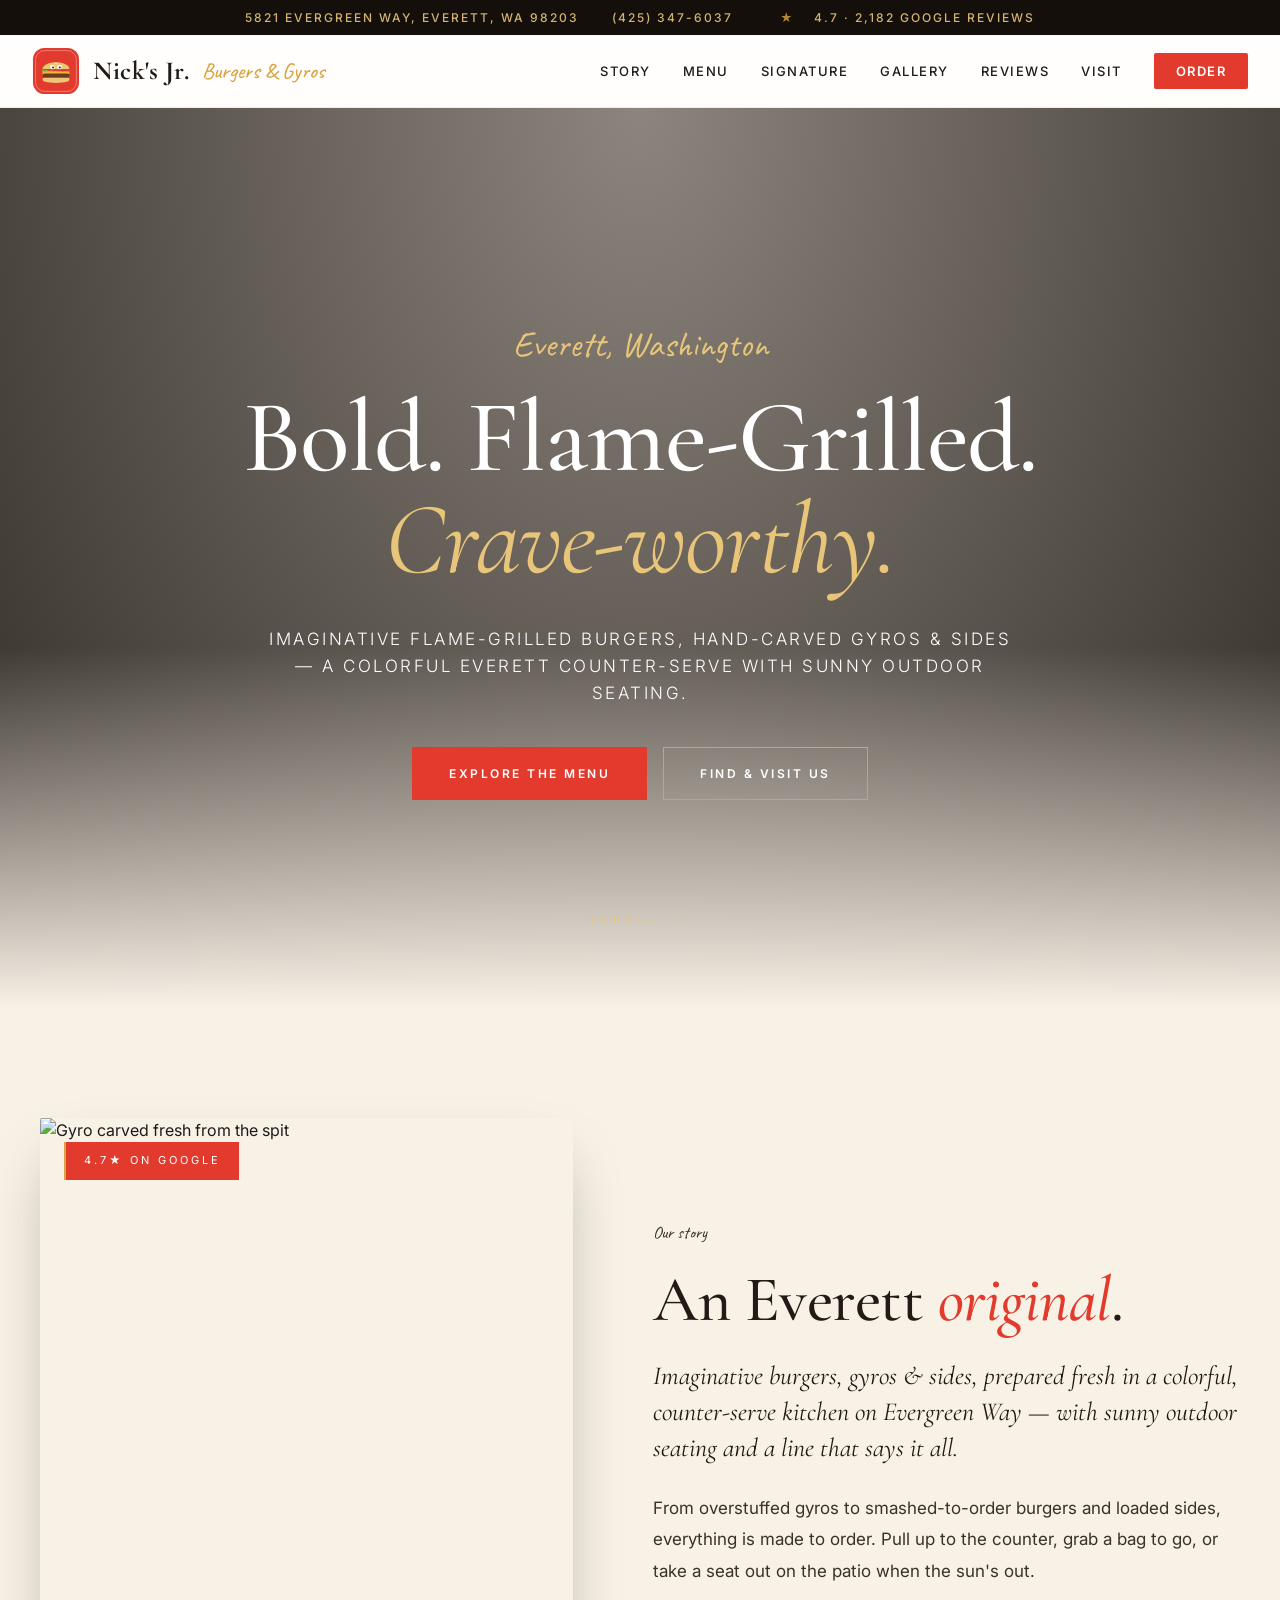
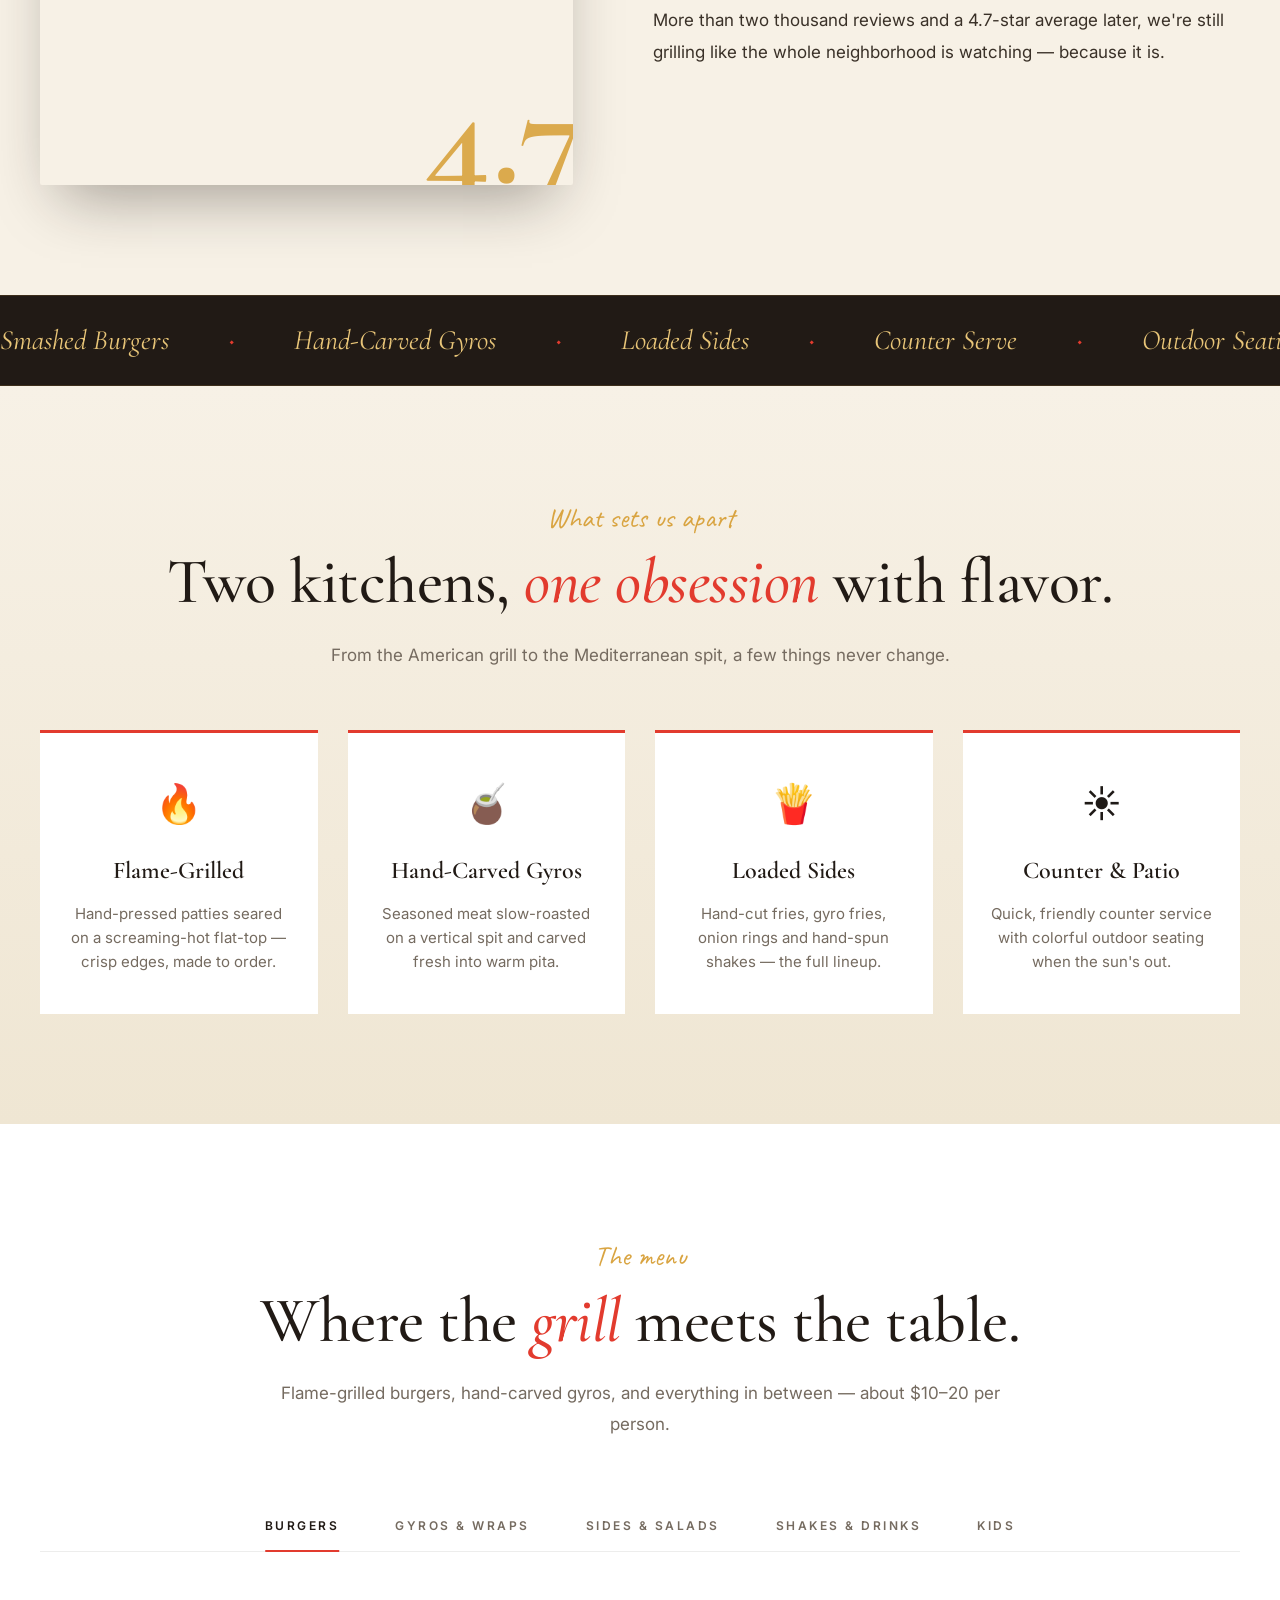
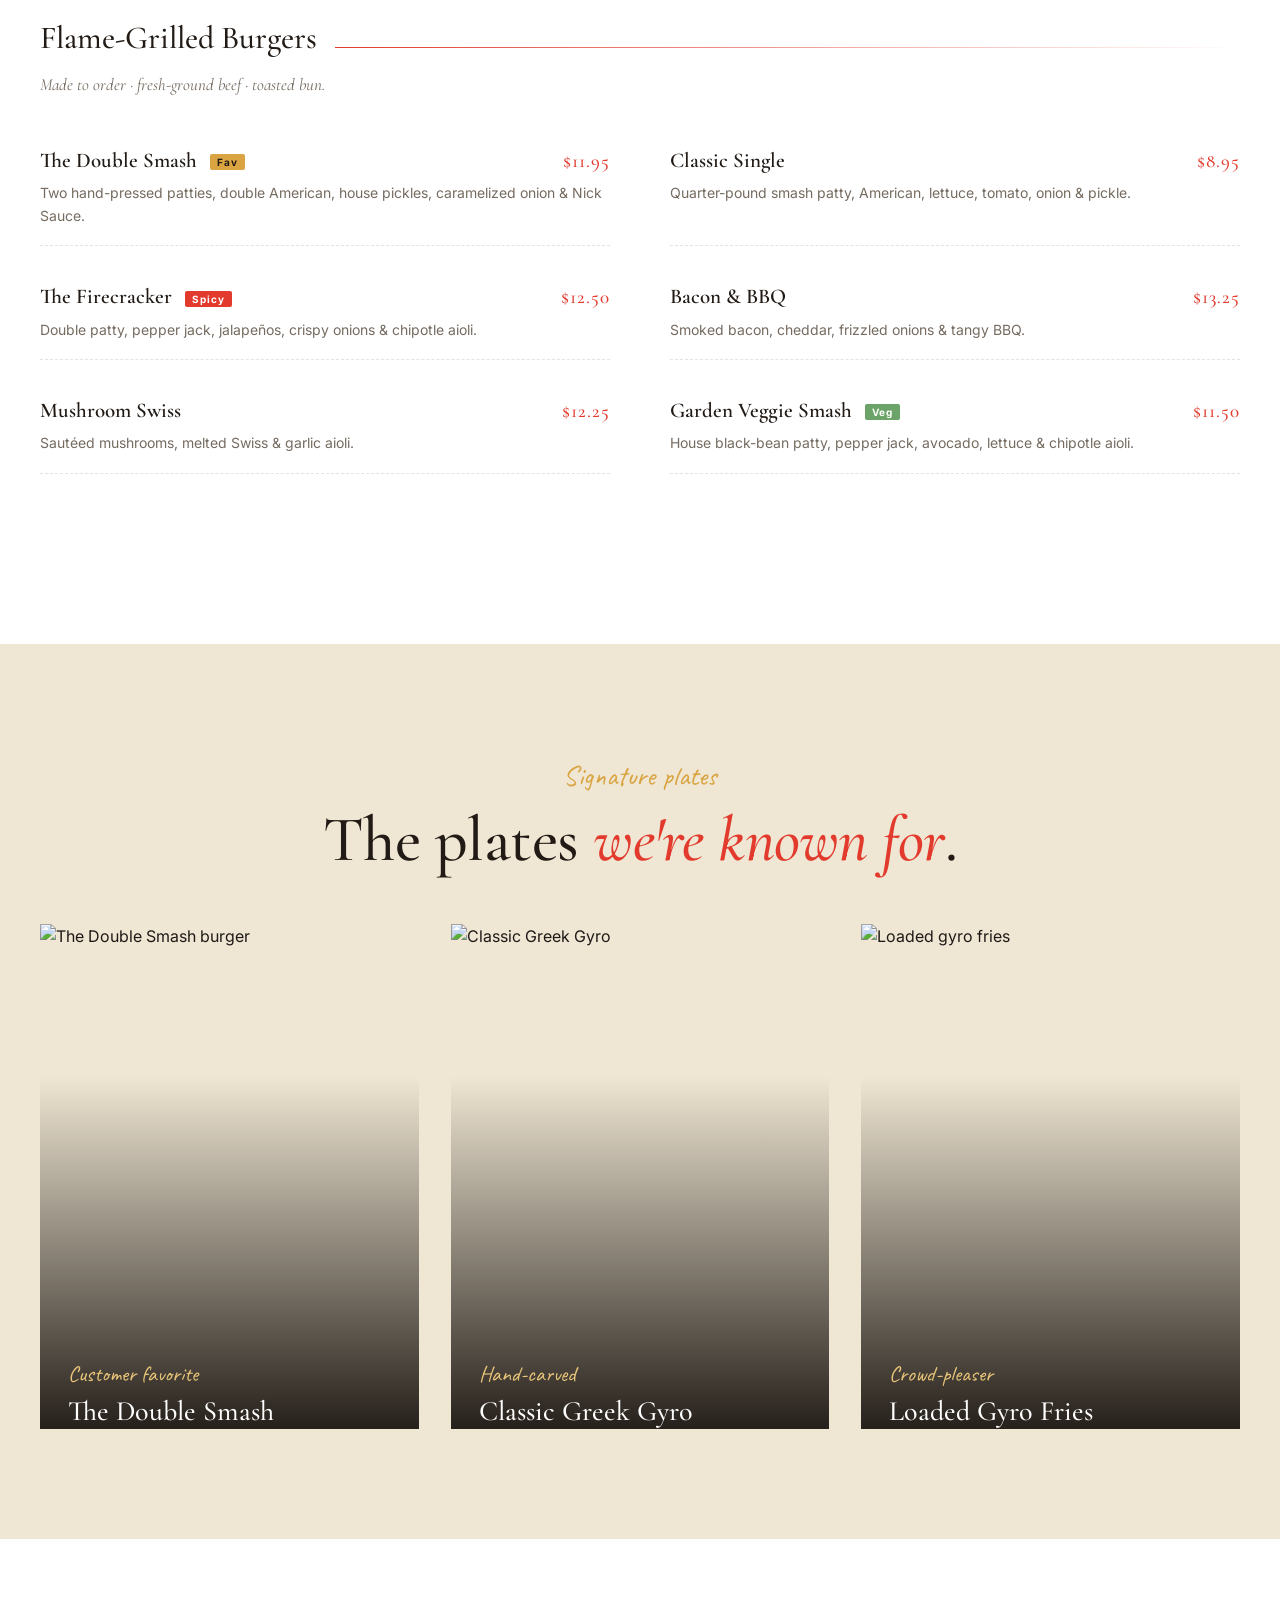
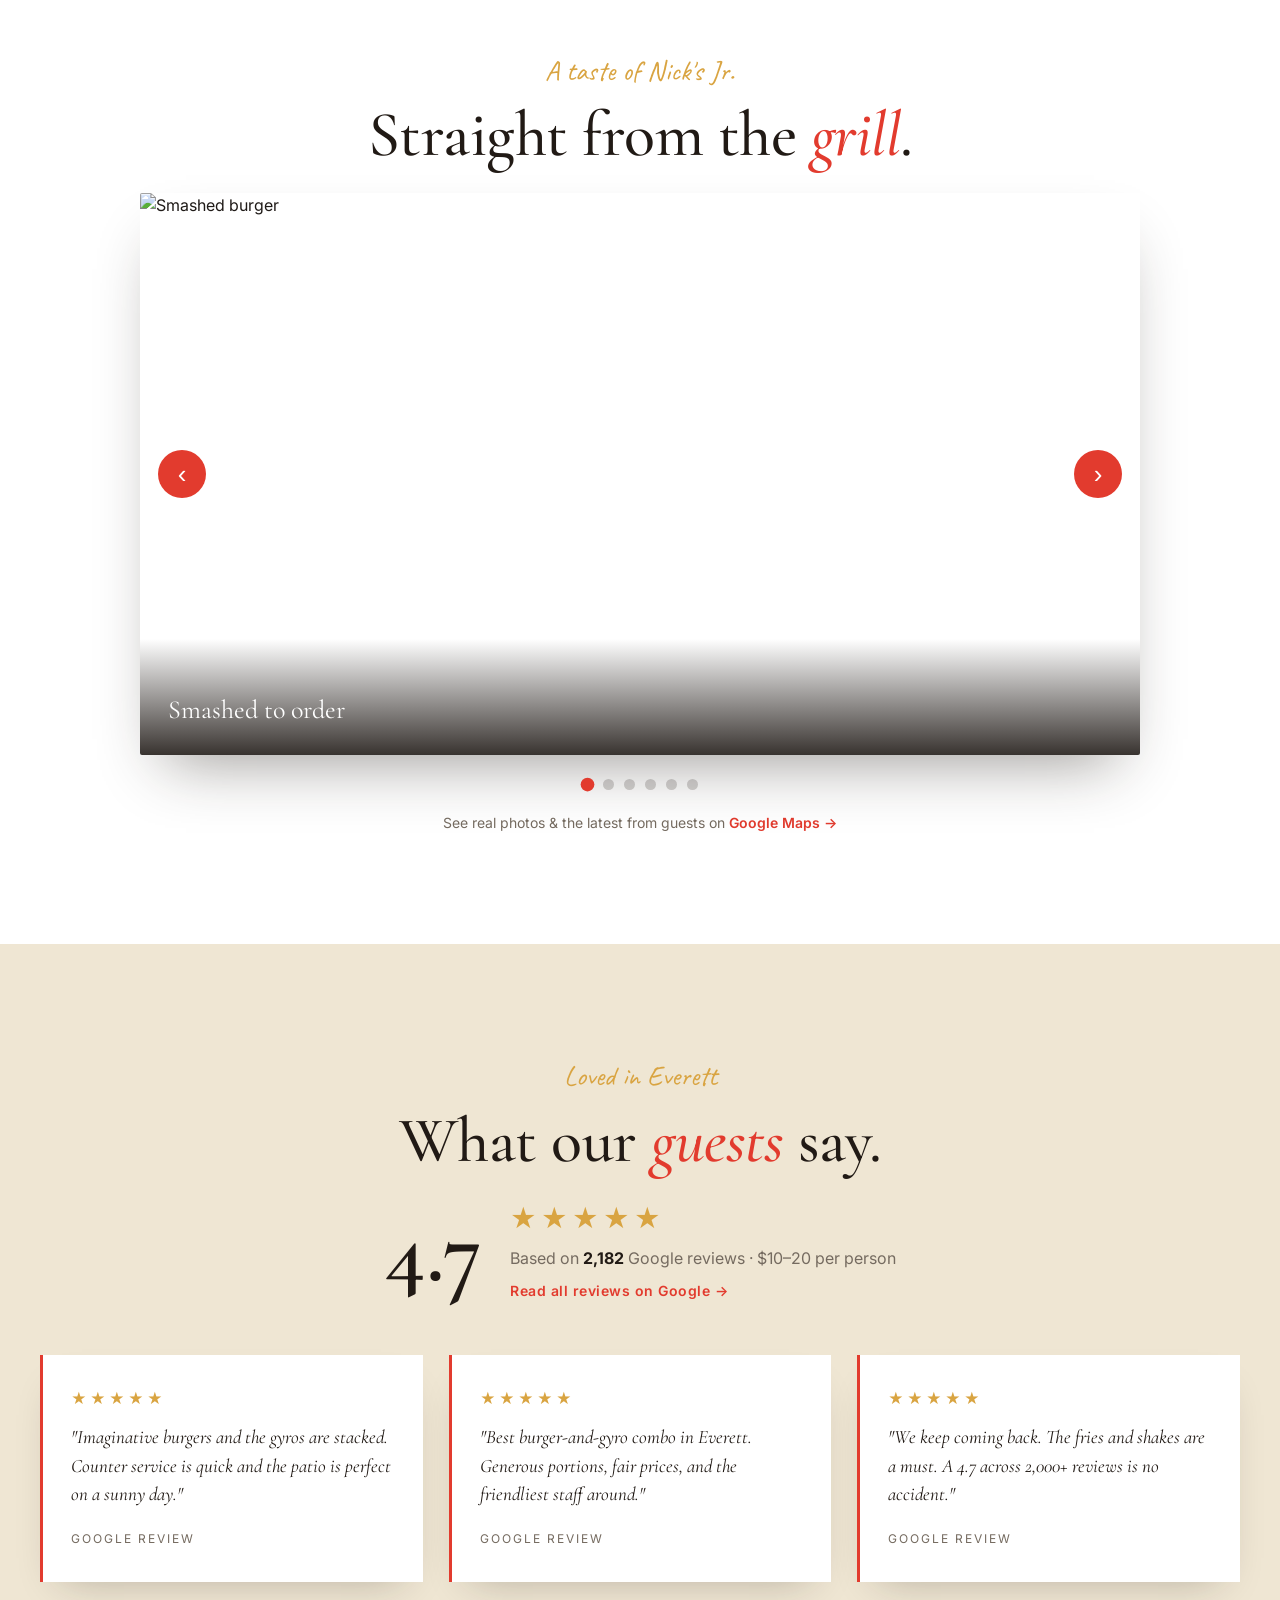
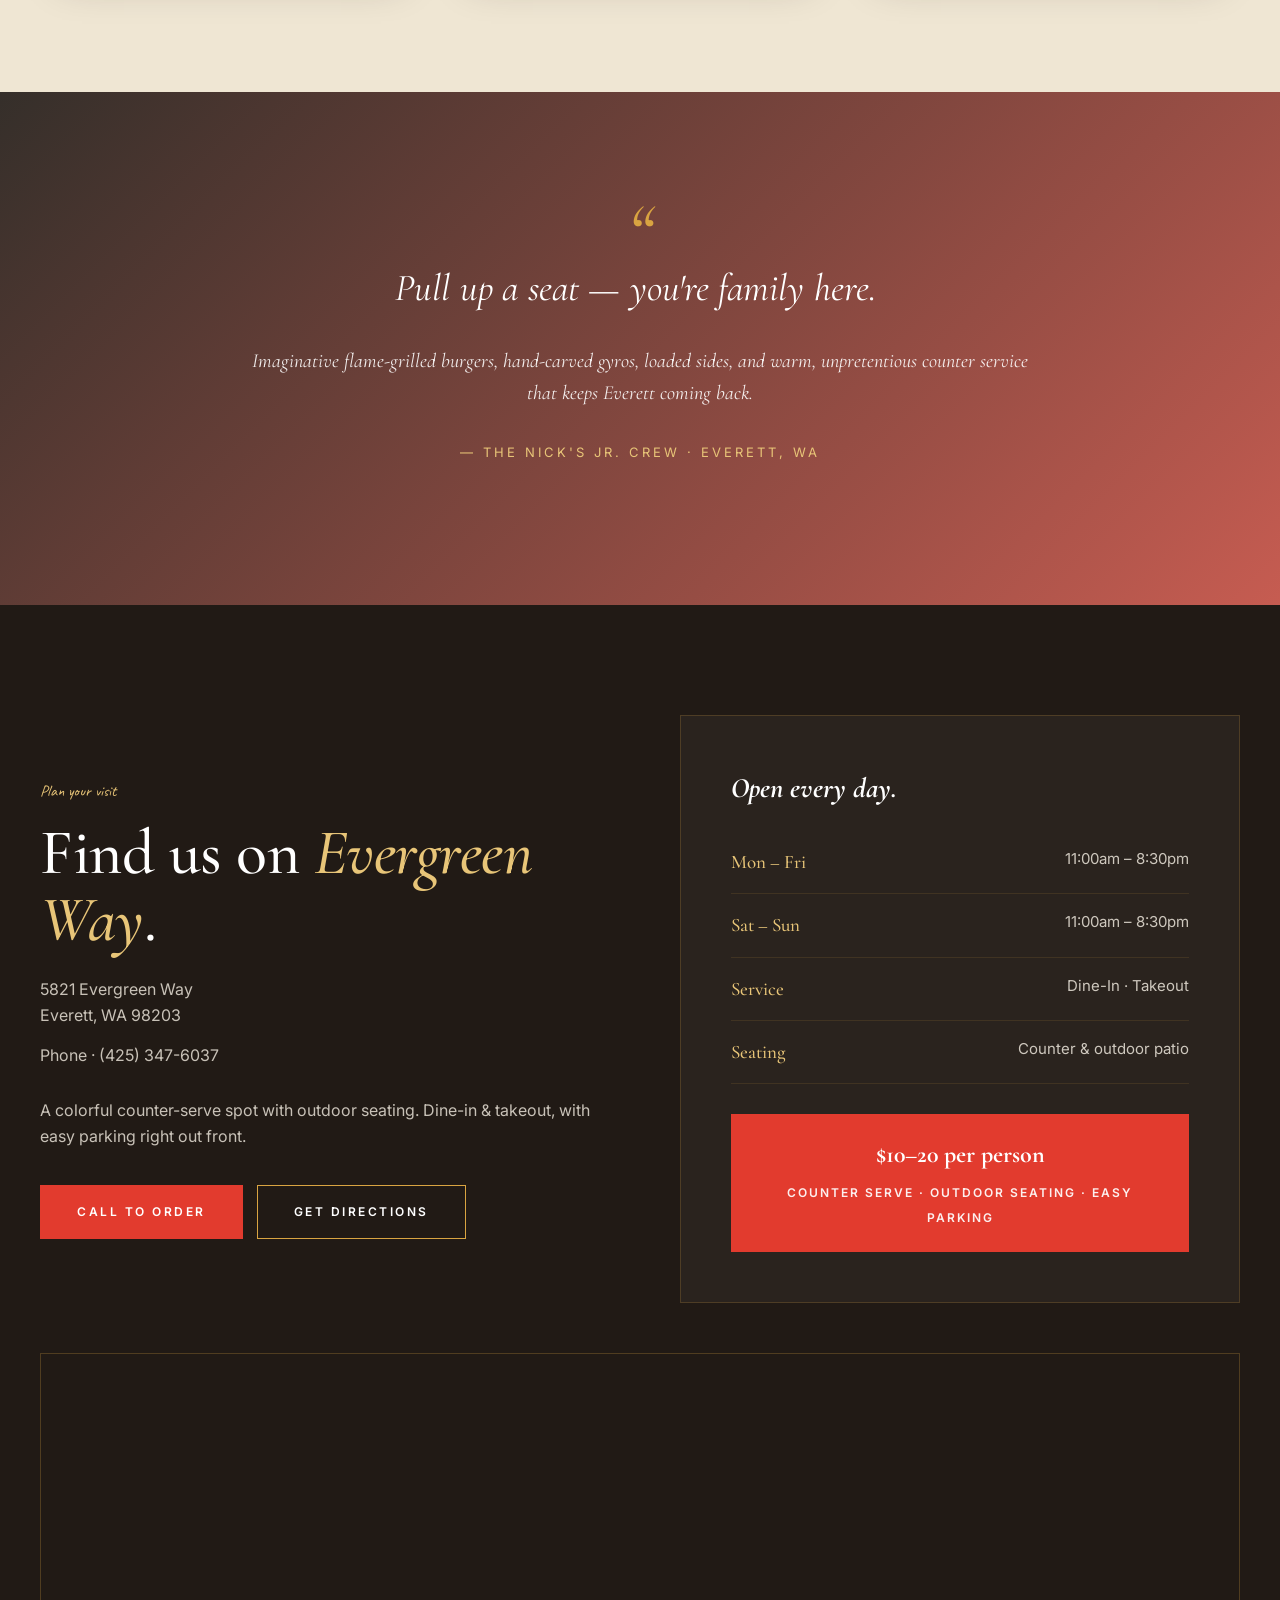
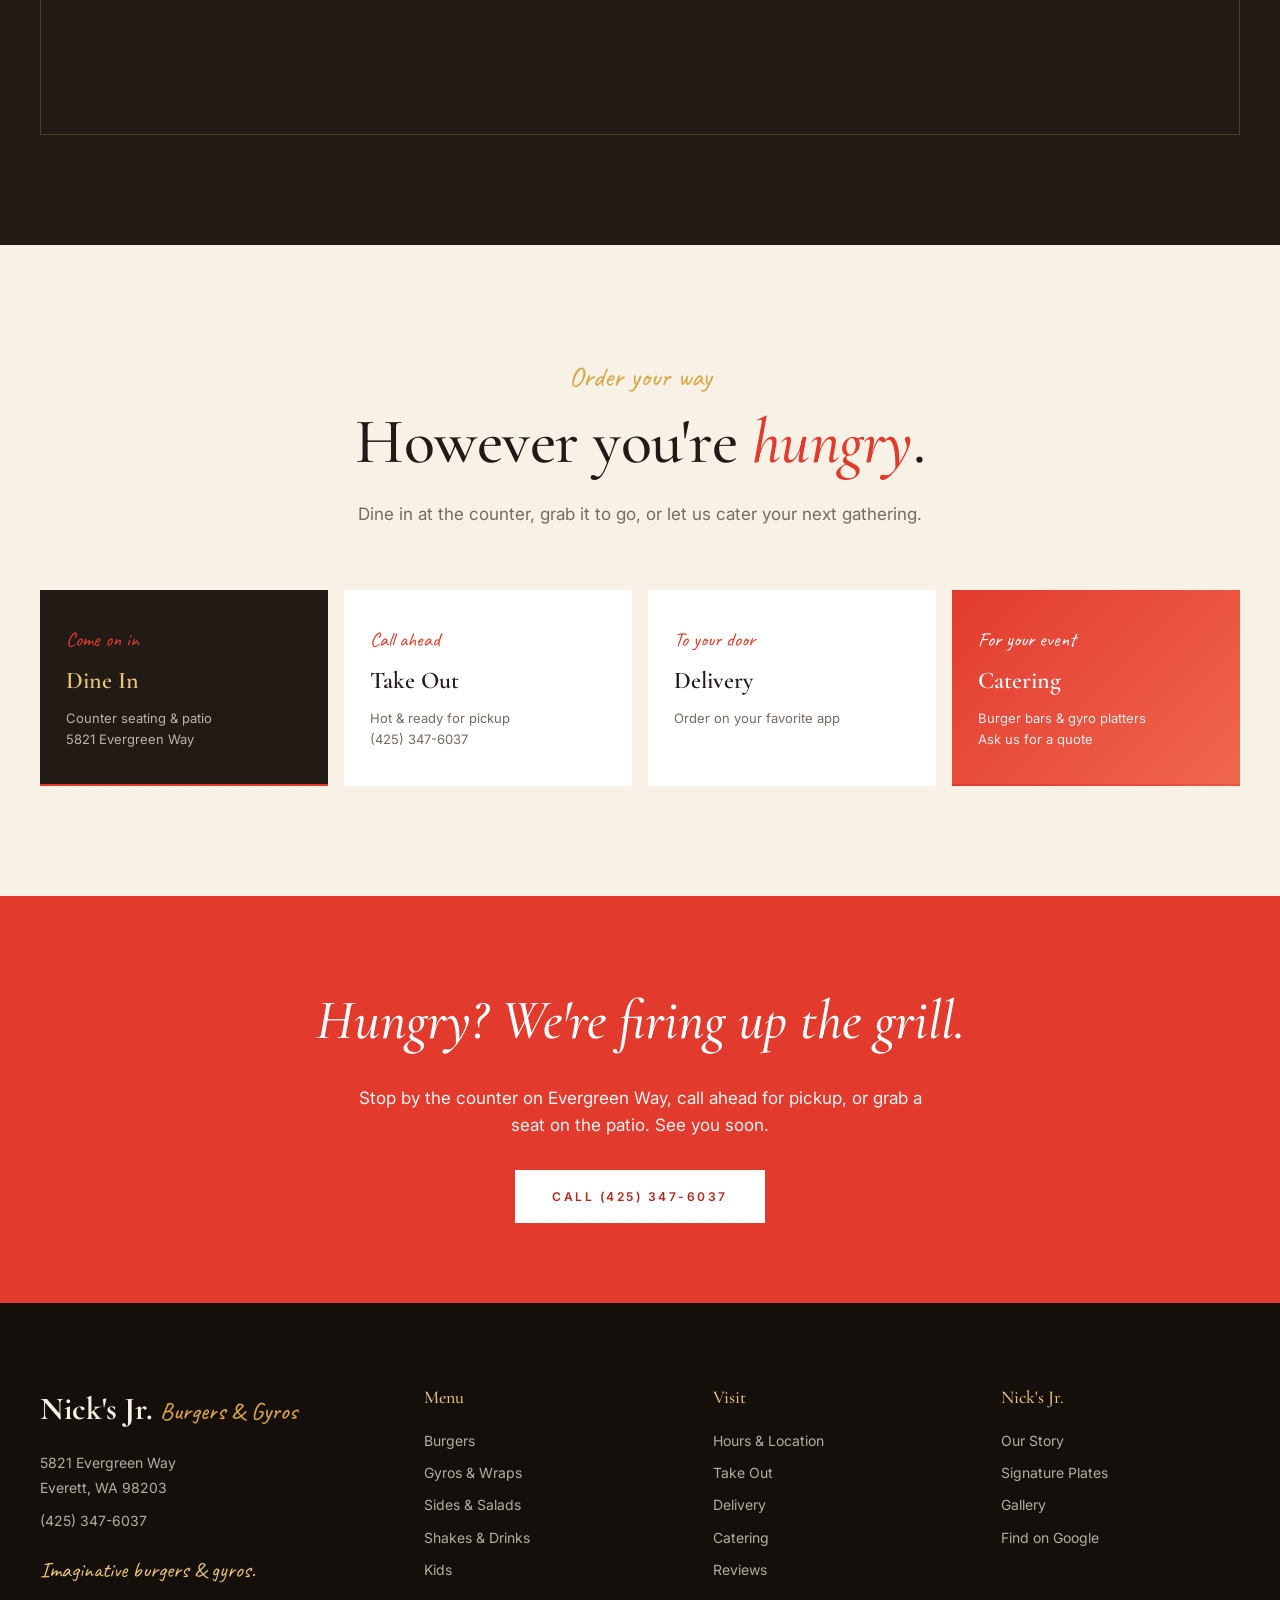
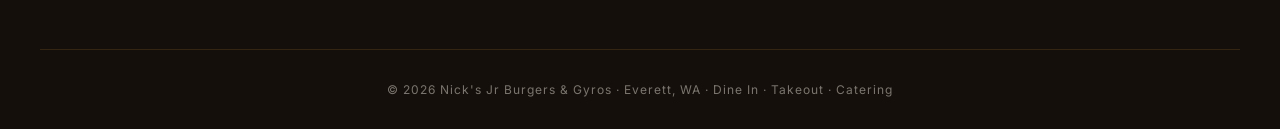
==== commit fb22beaf: "Remove LGBTQ+ friendly references from the site https://claude.ai/code/session_01Thq4uRWG7bttUiF17ou" ====
--- a/index.html
+++ b/index.html
@@ -584,7 +584,7 @@
         <h2 class="section-title reveal reveal-delay-1">Find us on <em>Evergreen Way</em>.</h2>
         <p class="reveal reveal-delay-2">5821 Evergreen Way<br/>Everett, WA 98203</p>
         <p class="reveal reveal-delay-2">Phone &middot; (425) 347-6037</p>
-        <p class="reveal reveal-delay-3" style="margin-top:30px;">A colorful counter-serve spot with outdoor seating. Dine-in &amp; takeout, LGBTQ+ friendly, and easy parking right out front.</p>
+        <p class="reveal reveal-delay-3" style="margin-top:30px;">A colorful counter-serve spot with outdoor seating. Dine-in &amp; takeout, with easy parking right out front.</p>
         <div style="margin-top:36px;display:flex;gap:14px;flex-wrap:wrap;">
           <a href="tel:+14253476037" class="btn primary">Call to Order</a>
           <a href="https://www.google.com/maps/dir/?api=1&destination=Nick%27s%20Jr%20Burgers%20%26%20Gyros%205821%20Evergreen%20Way%20Everett%20WA%2098203" target="_blank" rel="noopener" class="btn" style="color:#fff;">Get Directions</a>
@@ -598,7 +598,7 @@
         <div class="hours-row"><strong>Seating</strong><span>Counter &amp; outdoor patio</span></div>
         <div class="happy-hour-highlight">
           <strong>$10&ndash;20 per person</strong>
-          <span>Counter serve &middot; Outdoor seating &middot; LGBTQ+ friendly</span>
+          <span>Counter serve &middot; Outdoor seating &middot; Easy parking</span>
         </div>
       </div>
     </div>
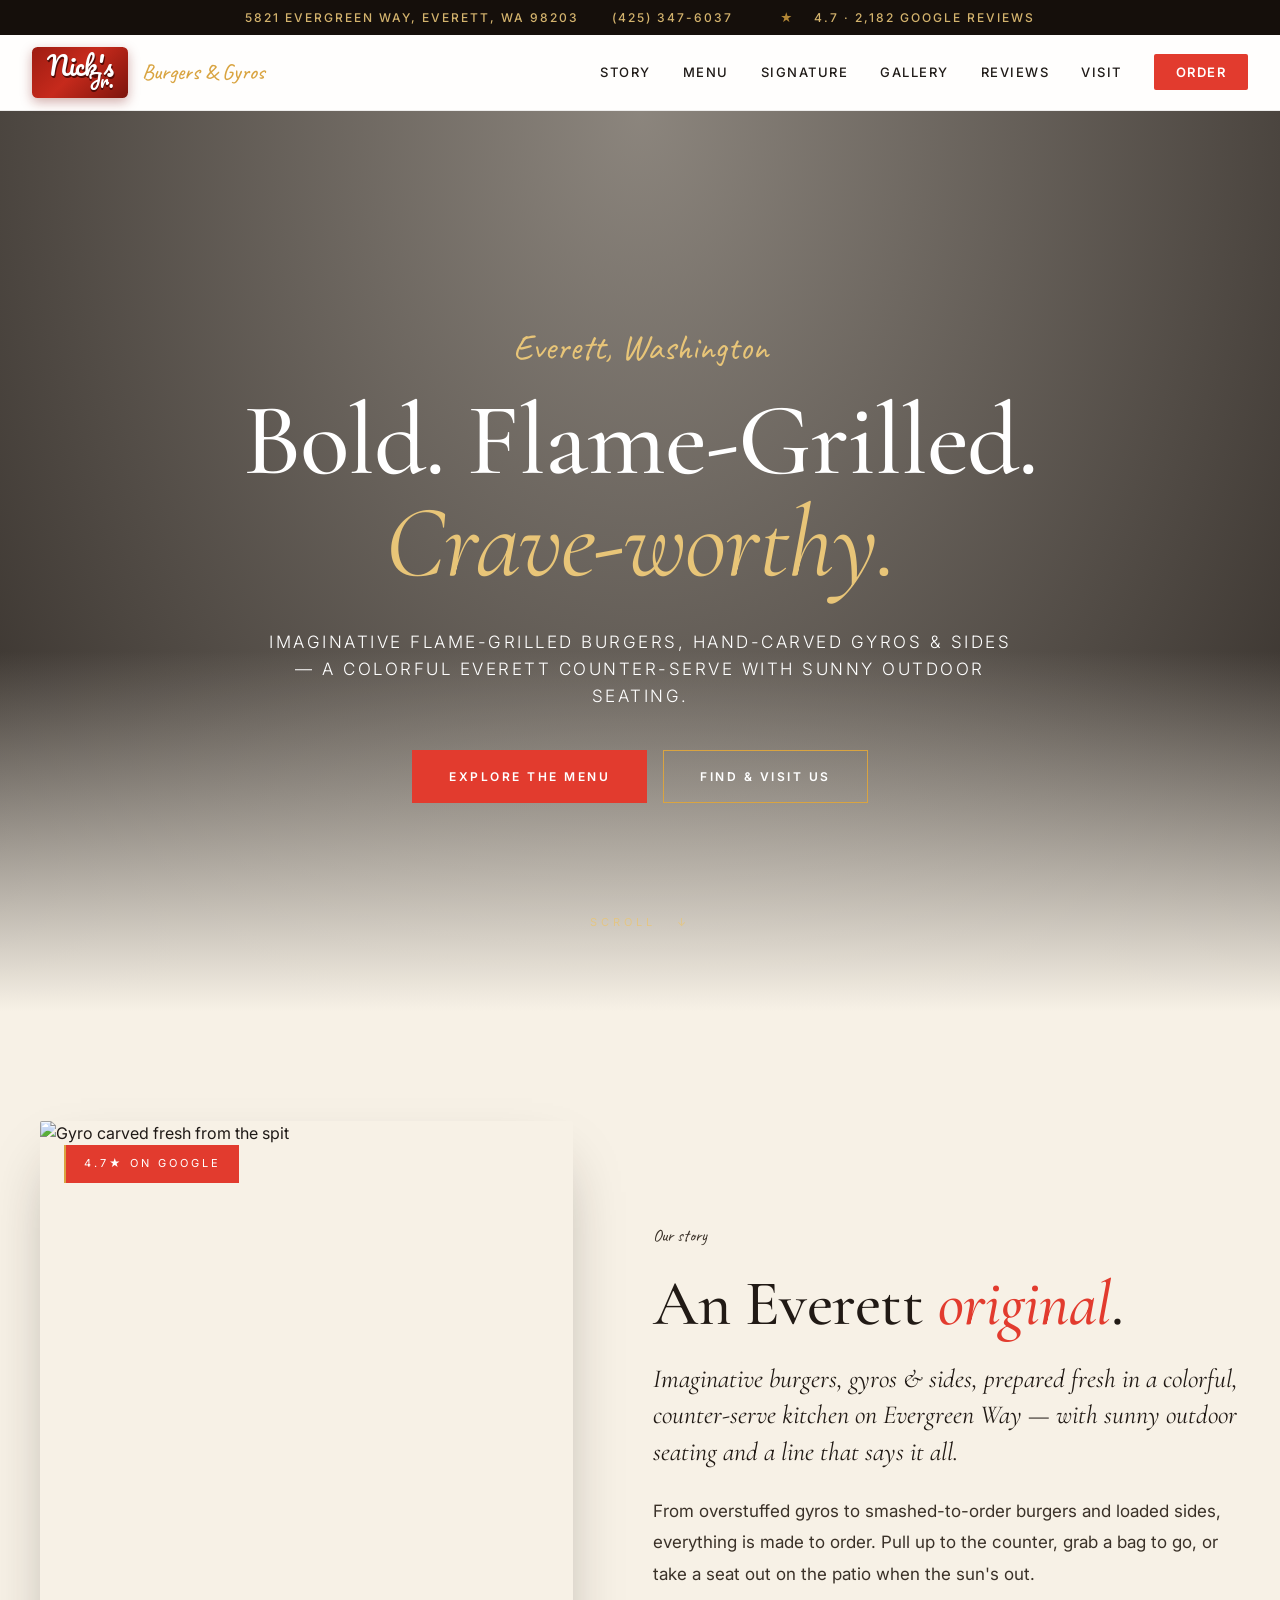
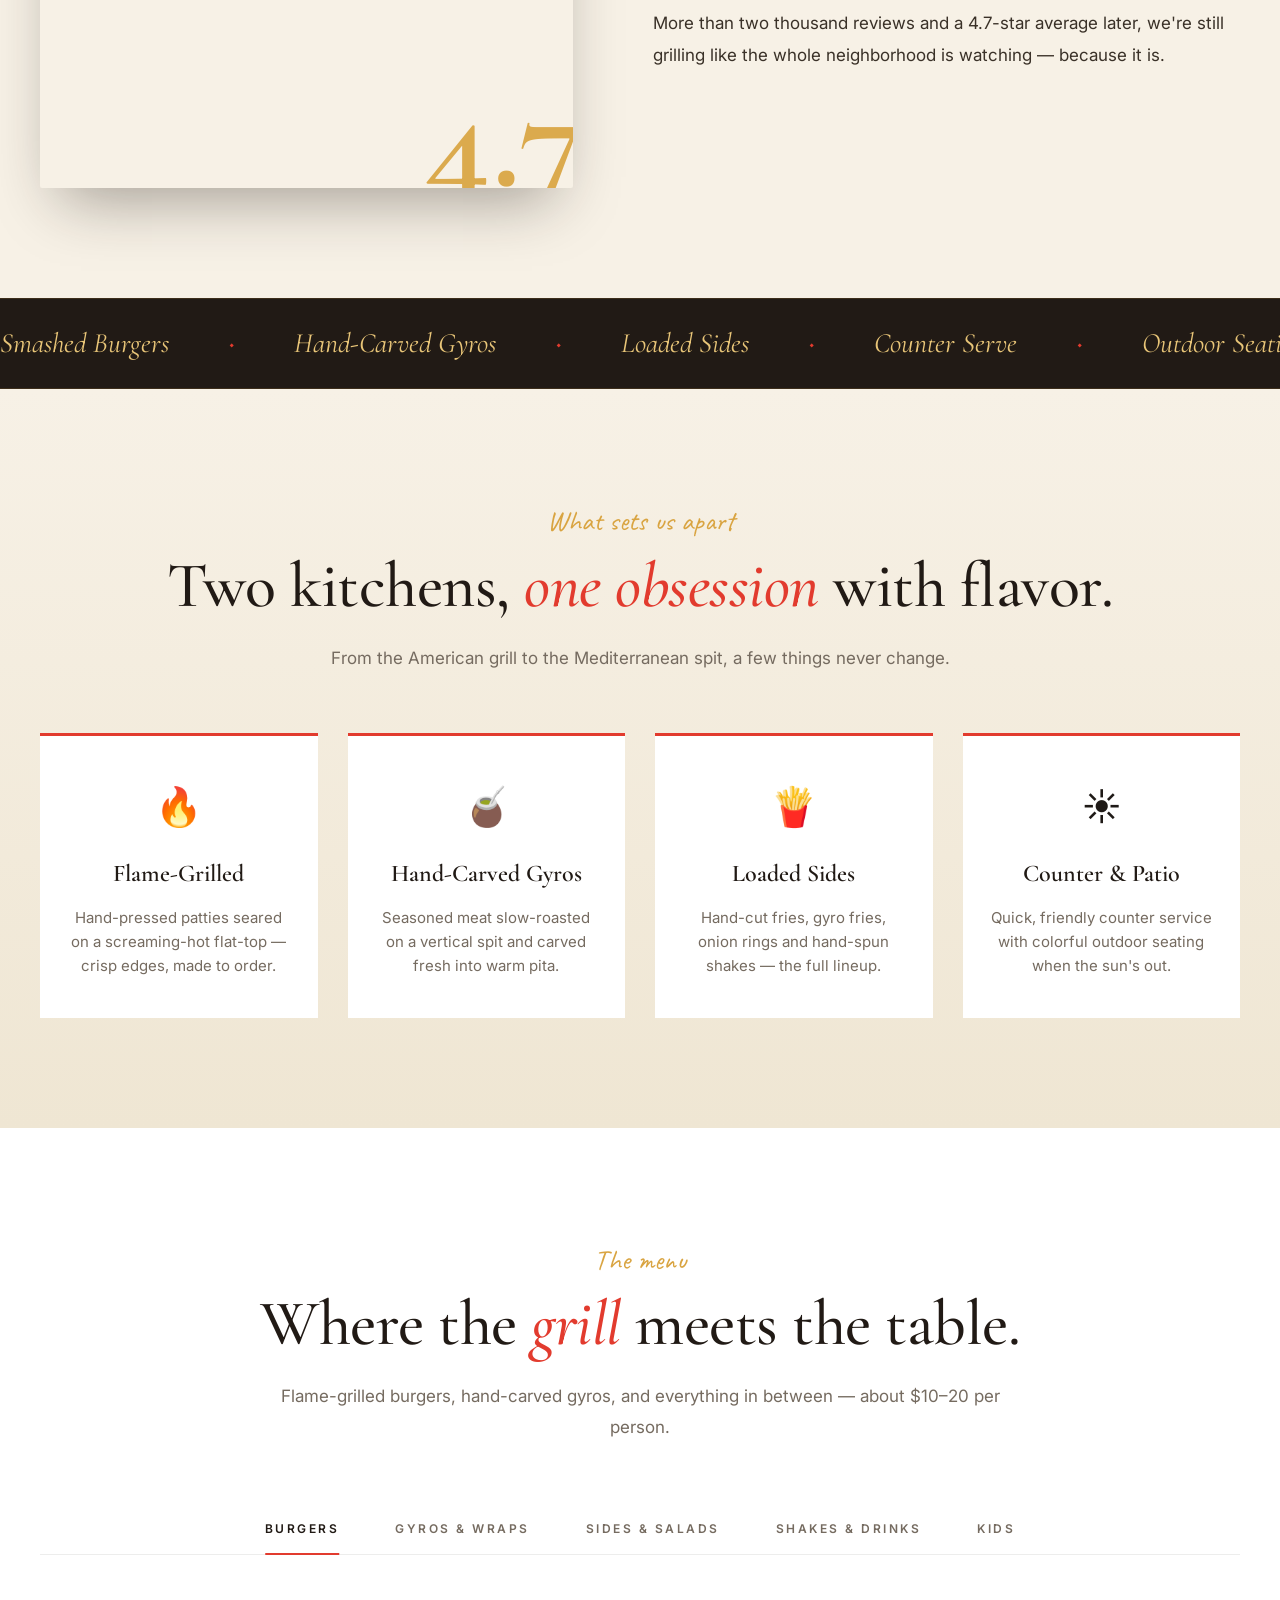
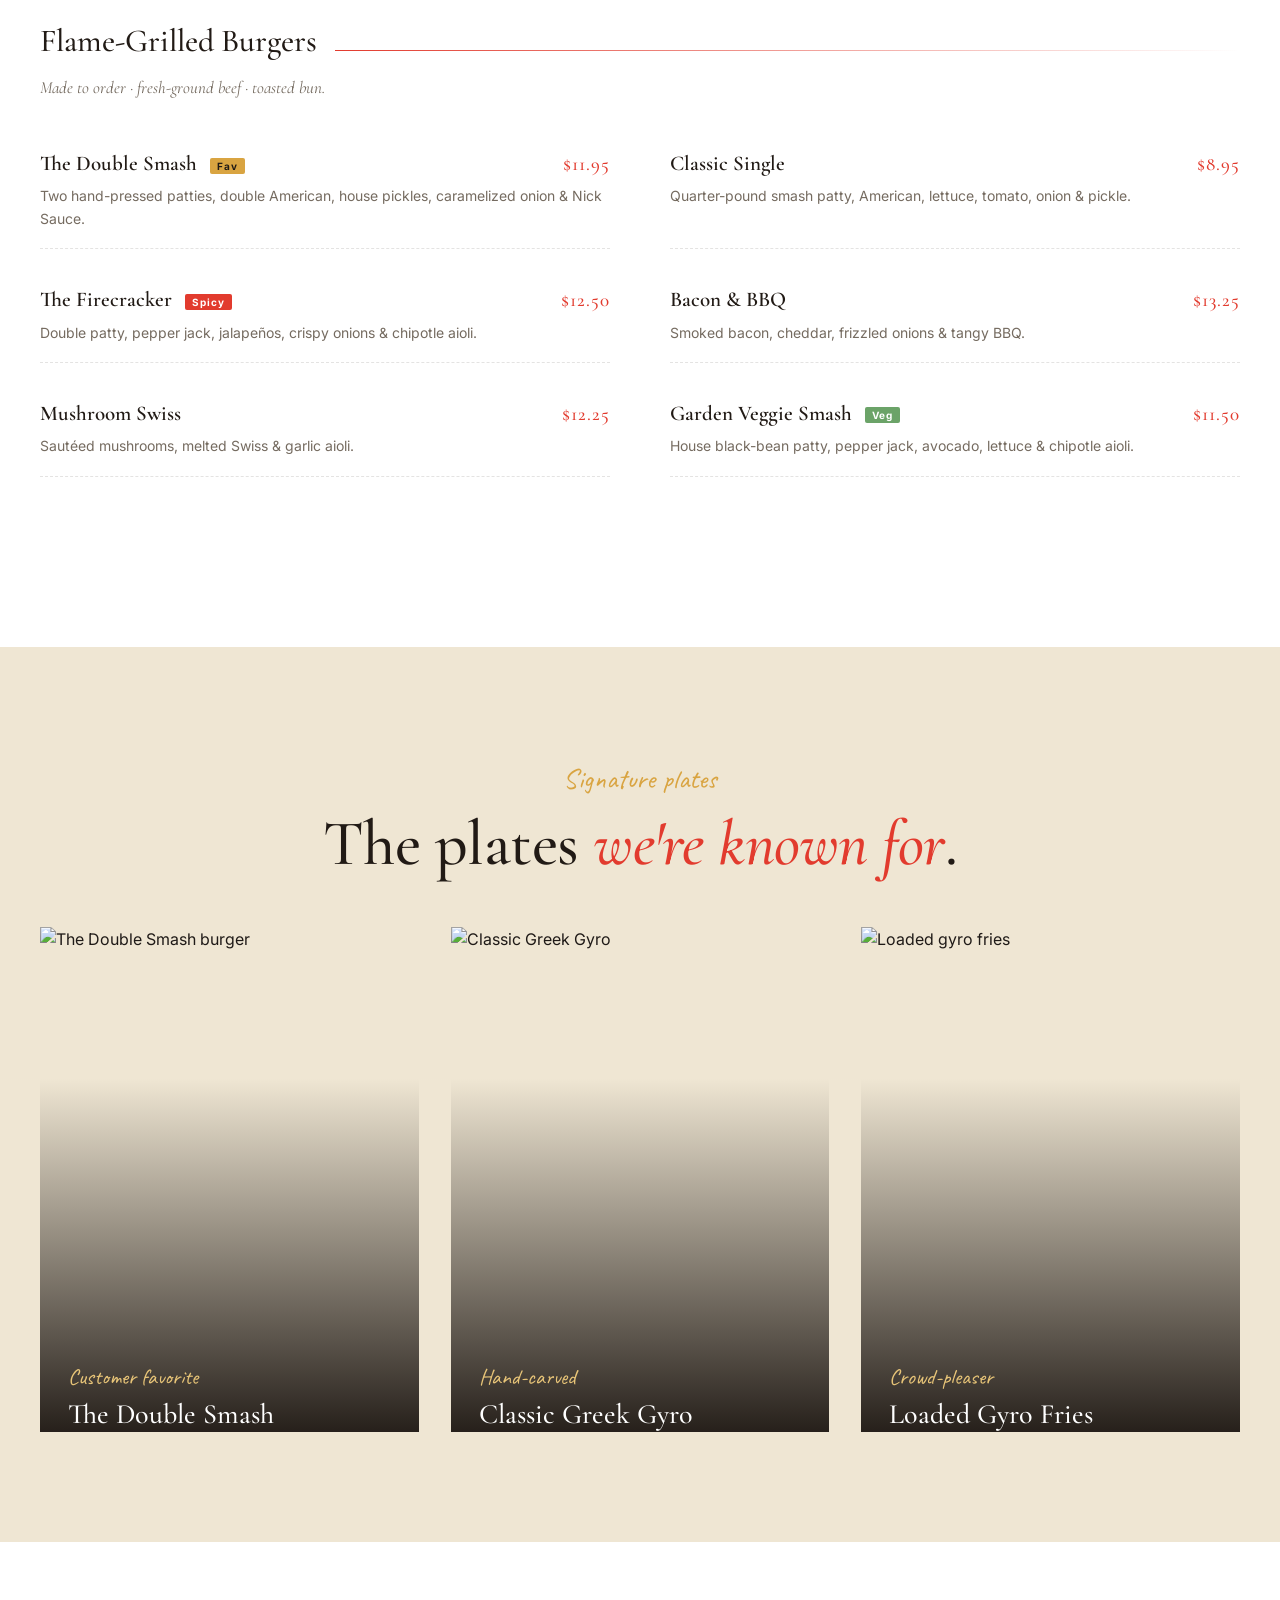
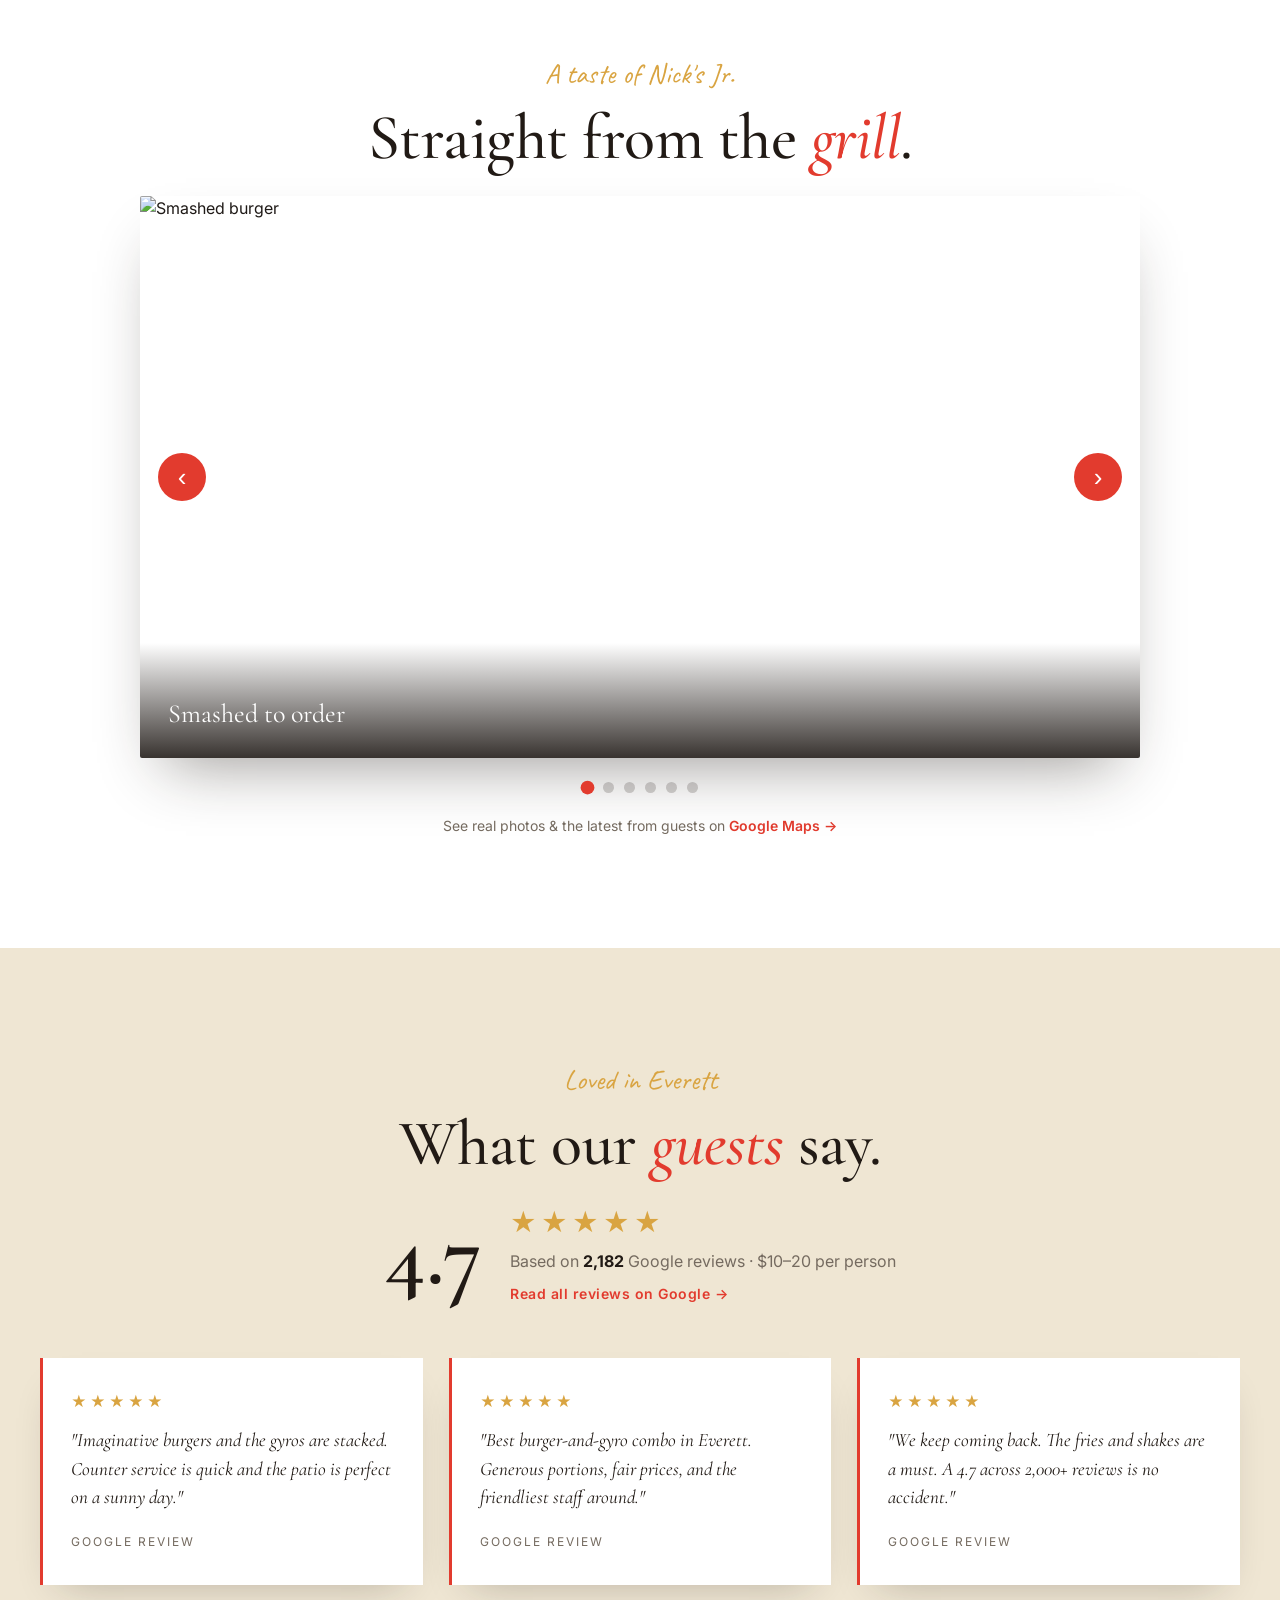
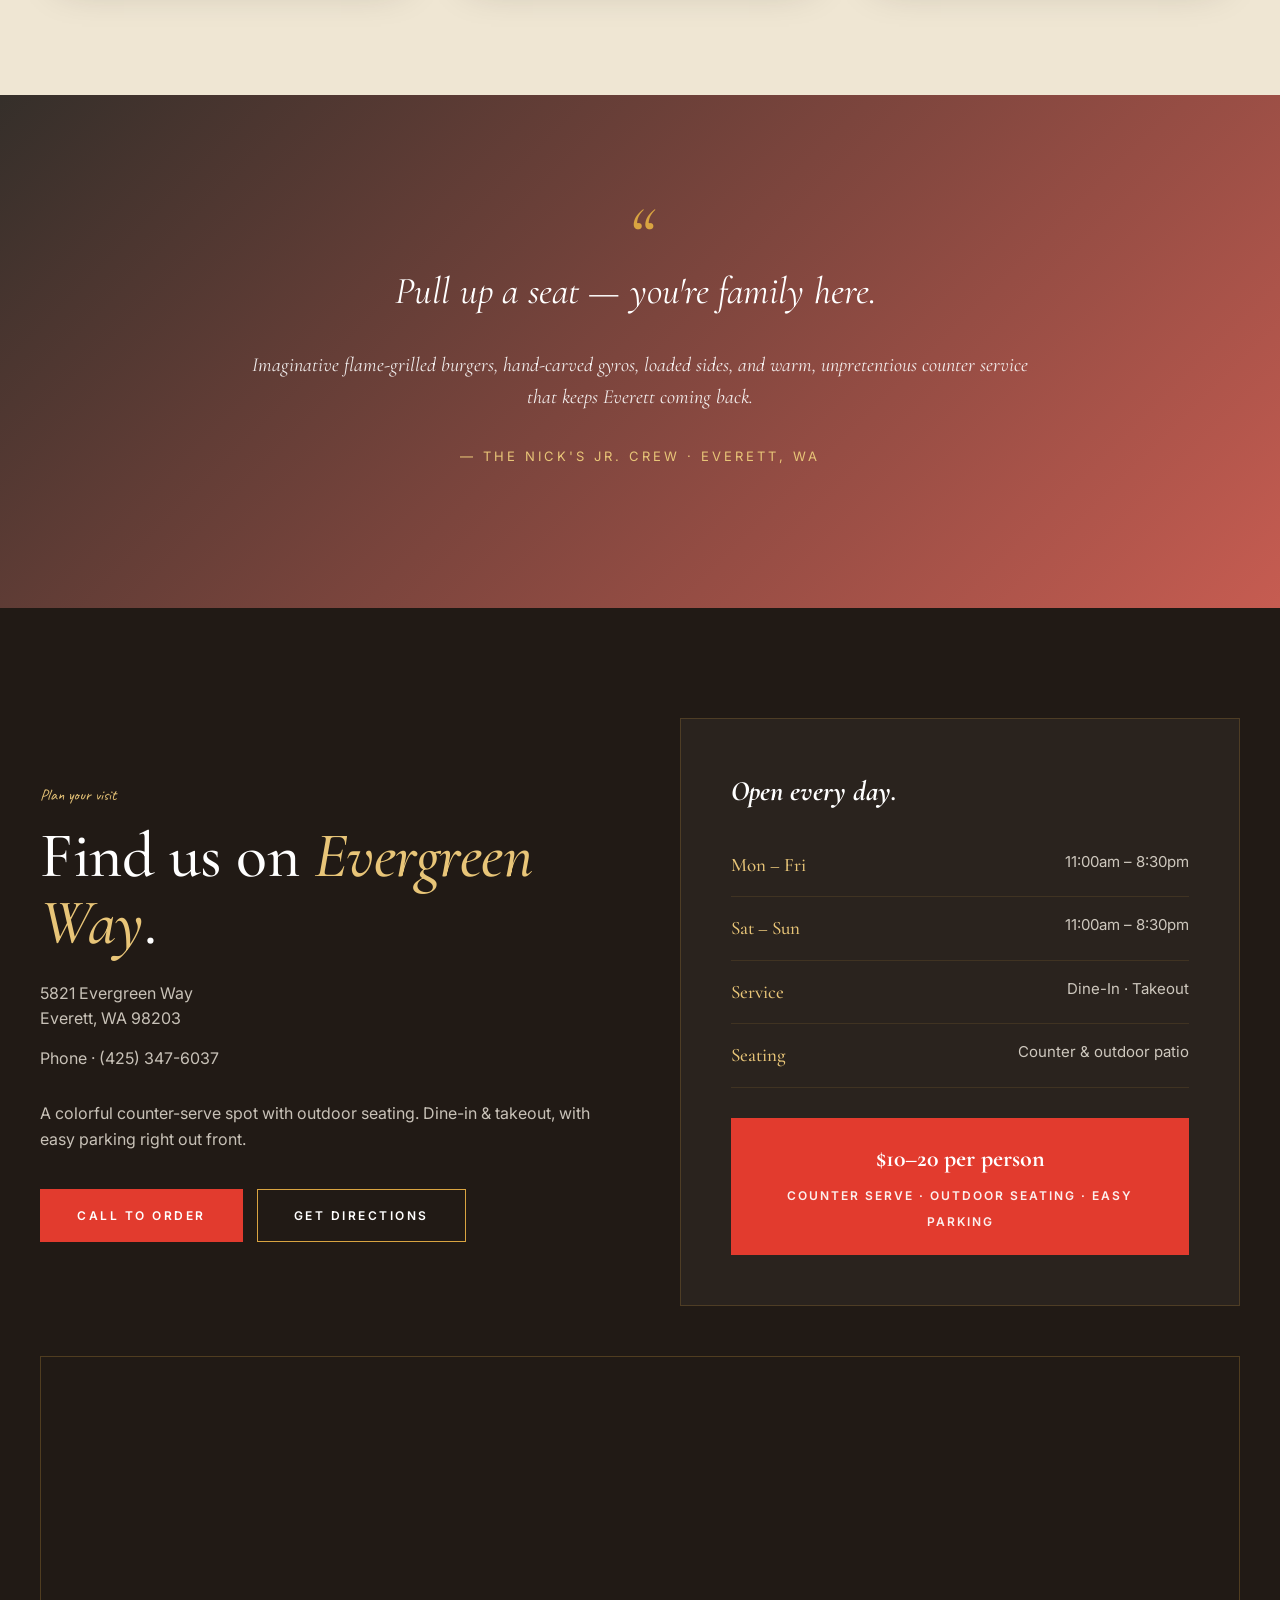
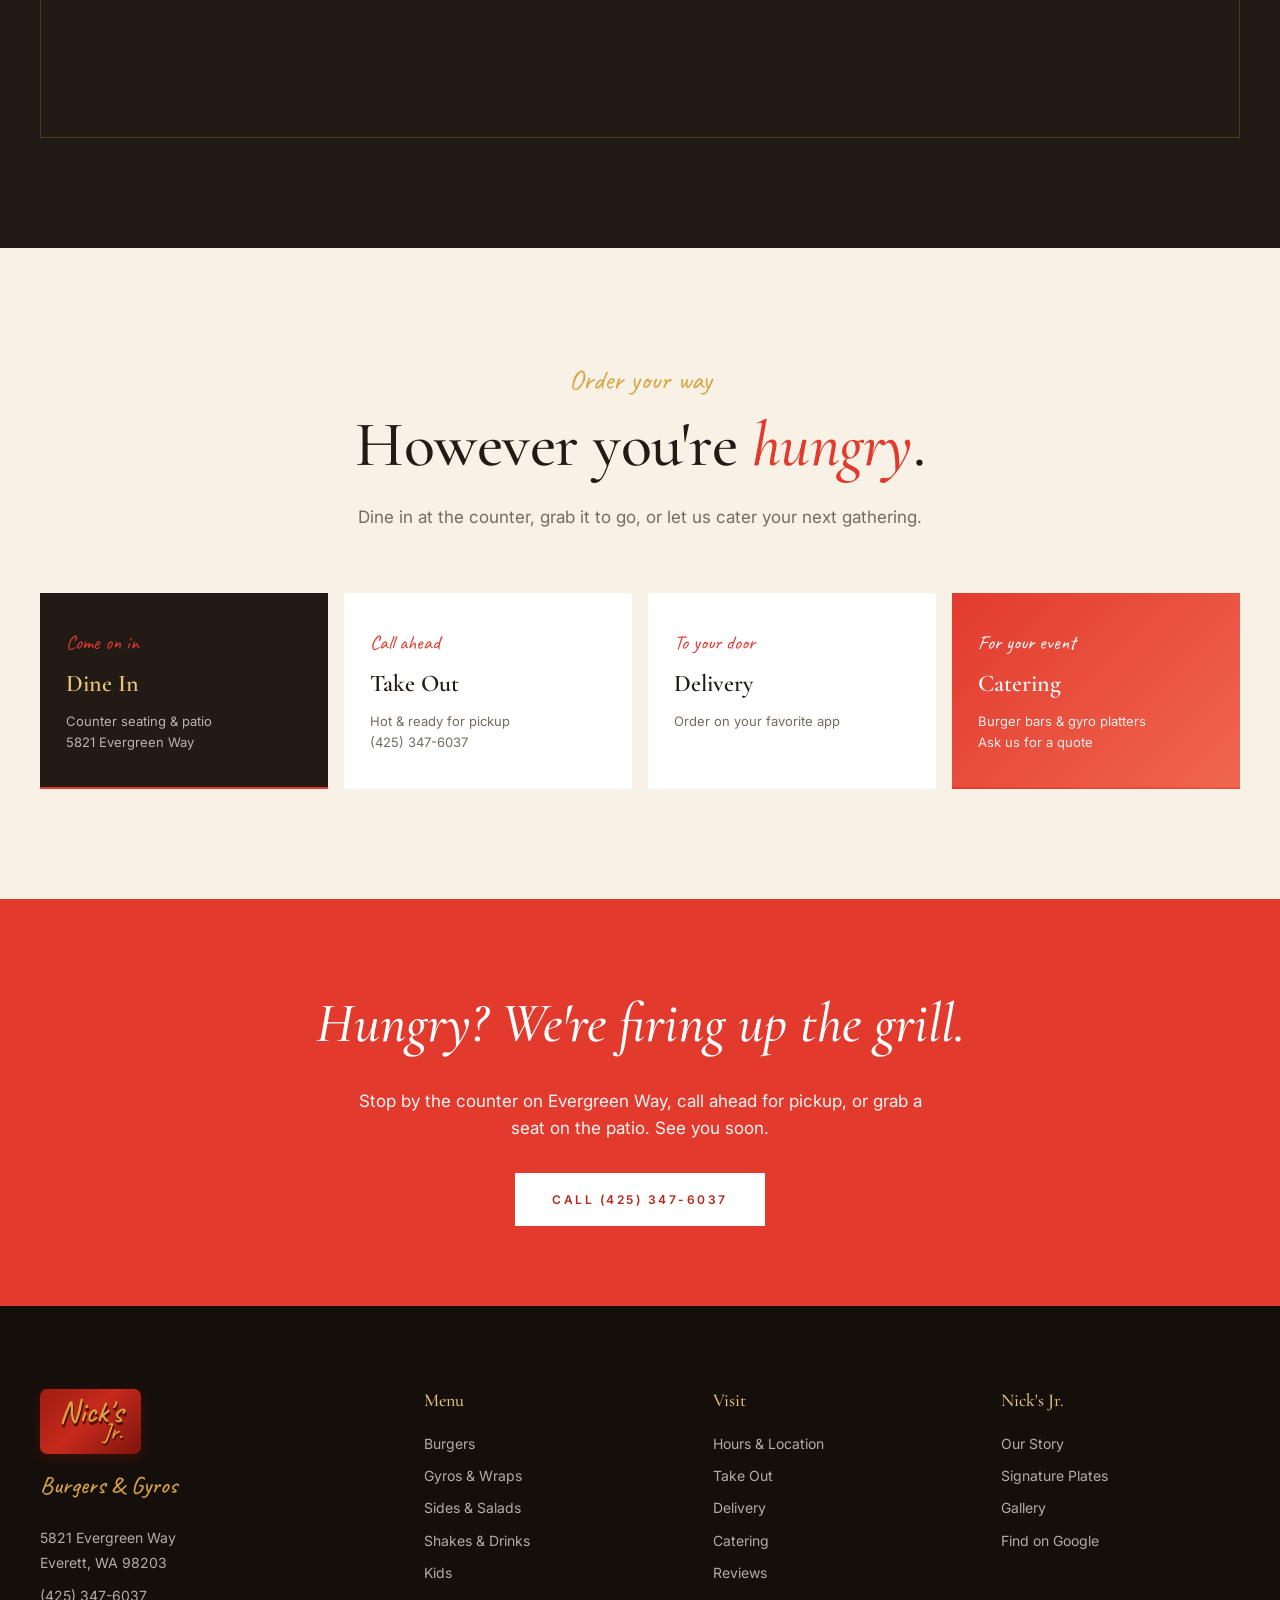
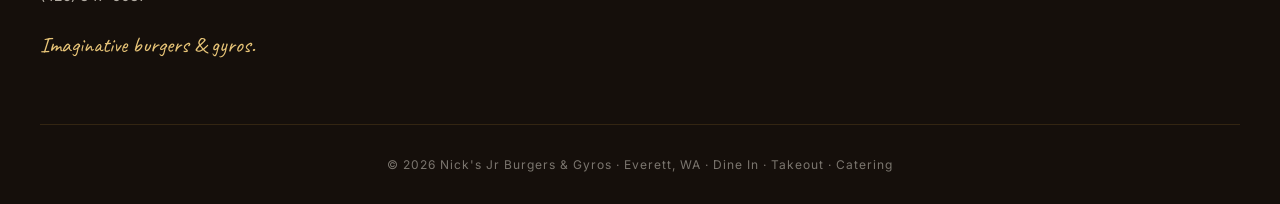
==== commit c6bde3ca: "Replace burger-mascot mark with recreated Nick's Jr. red script logo Rebuild the actual brand wordma" ====
--- a/index.html
+++ b/index.html
@@ -5,10 +5,10 @@
 <meta name="viewport" content="width=device-width, initial-scale=1.0" />
 <title>Nick's Jr Burgers &amp; Gyros — Everett, WA | Flame-Grilled Burgers &amp; Gyros</title>
 <meta name="description" content="Nick's Jr Burgers & Gyros in Everett, WA — imaginative flame-grilled burgers, hand-carved gyros & sides, counter-serve with outdoor seating. 4.7 stars across 2,182 Google reviews." />
-<link rel="icon" href="data:image/svg+xml,%3Csvg xmlns='http://www.w3.org/2000/svg' viewBox='0 0 100 100'%3E%3Crect width='100' height='100' rx='24' fill='%23e23b2e'/%3E%3Ccircle cx='40' cy='45' r='6' fill='%23fff'/%3E%3Ccircle cx='60' cy='45' r='6' fill='%23fff'/%3E%3Crect x='28' y='58' width='44' height='9' rx='4' fill='%23fff'/%3E%3C/svg%3E" type="image/svg+xml" />
+<link rel="icon" href="data:image/svg+xml,%3Csvg xmlns='http://www.w3.org/2000/svg' viewBox='0 0 100 100'%3E%3Crect width='100' height='100' rx='18' fill='%23b5281d'/%3E%3Ctext x='50' y='60' font-size='46' text-anchor='middle' fill='%23fff' font-family='Brush Script MT, cursive' font-style='italic'%3ENick%27s%3C/text%3E%3Ctext x='62' y='86' font-size='34' text-anchor='middle' fill='%23fff' font-family='Brush Script MT, cursive' font-style='italic'%3EJr.%3C/text%3E%3C/svg%3E" type="image/svg+xml" />
 <link rel="preconnect" href="https://fonts.googleapis.com" />
 <link rel="preconnect" href="https://fonts.gstatic.com" crossorigin />
-<link href="https://fonts.googleapis.com/css2?family=Cormorant+Garamond:wght@300;400;500;600;700&family=Inter:wght@300;400;500;600;700&family=Caveat:wght@500;700&display=swap" rel="stylesheet" />
+<link href="https://fonts.googleapis.com/css2?family=Cormorant+Garamond:wght@300;400;500;600;700&family=Inter:wght@300;400;500;600;700&family=Caveat:wght@500;700&family=Pacifico&display=swap" rel="stylesheet" />
 <style>
   :root {
     --char: #211a15;
@@ -40,13 +40,16 @@
   /* ---------- NAV ---------- */
   nav { position: sticky; top: 0; z-index: 100; background: rgba(255,255,255,.92); backdrop-filter: blur(12px); border-bottom: 1px solid rgba(33,26,21,.08); transition: all .35s ease; }
   nav.scrolled { background: rgba(33,26,21,.96); border-bottom-color: rgba(217,164,65,.25); }
-  nav.scrolled .nav-inner a, nav.scrolled .logo b { color: var(--cream); }
-  nav.scrolled .logo span { color: var(--gold-soft); }
+  nav.scrolled .nav-links a { color: var(--cream); }
+  nav.scrolled .logo .logo-tag { color: var(--gold-soft); }
   .nav-inner { max-width: 1400px; margin: 0 auto; display: flex; align-items: center; justify-content: space-between; padding: 12px 32px; }
-  .logo { display: flex; align-items: center; gap: 13px; }
-  .logo .brandmark { width: 48px; height: 48px; flex: none; }
-  .logo b { font-family: var(--serif); font-size: 26px; font-weight: 700; color: var(--char); letter-spacing: .5px; }
-  .logo span { font-family: var(--script); font-size: 22px; color: var(--gold); font-weight: 500; }
+  .logo { display: flex; align-items: center; gap: 14px; }
+  .logo .logo-tag { font-family: var(--script); font-size: 22px; color: var(--gold); font-weight: 500; }
+  /* Recreated Nick's Jr. red script badge */
+  .nicks-logo { display: inline-flex; flex-direction: column; align-items: flex-start; background: linear-gradient(135deg, #9e1c12 0%, #c62a1c 46%, #7d140c 100%); padding: .34em .58em .44em; border-radius: .22em; line-height: .76; font-family: 'Pacifico', cursive; color: #fff; box-shadow: 0 4px 12px rgba(122,20,12,.35); flex: none; }
+  .nicks-logo .l1 { font-size: 1em; text-shadow: .055em .085em 0 #530c07, 0 .02em 0 #530c07; }
+  .nicks-logo .l2 { font-size: .72em; align-self: flex-end; margin-top: -.06em; text-shadow: .055em .085em 0 #530c07; }
+  .logo .nicks-logo { font-size: 25px; }
   .nav-links { display: flex; gap: 32px; align-items: center; list-style: none; font-size: 13px; font-weight: 500; text-transform: uppercase; letter-spacing: 1.5px; }
   .nav-links a { position: relative; padding: 6px 0; }
   .nav-links a::after { content: ''; position: absolute; left: 0; bottom: 0; width: 0; height: 1px; background: var(--gold); transition: width .3s ease; }
@@ -278,7 +281,7 @@
     .menu-tabs { gap: 0; }
     .menu-tab { padding: 14px 12px; font-size: 11px; letter-spacing: 1.5px; }
     .hero { min-height: 90vh; }
-    .logo b { font-size: 21px; } .logo span { font-size: 18px; } .logo .brandmark { width: 40px; height: 40px; }
+    .logo .nicks-logo { font-size: 20px; } .logo .logo-tag { font-size: 18px; }
     .rating-score { font-size: 70px; }
   }
 </style>
@@ -295,20 +298,9 @@
 <!-- NAV -->
 <nav id="nav">
   <div class="nav-inner">
-    <a href="#top" class="logo">
-      <svg class="brandmark" viewBox="0 0 100 100" xmlns="http://www.w3.org/2000/svg" role="img" aria-label="Nick's Jr.">
-        <rect x="2" y="2" width="96" height="96" rx="24" fill="#e23b2e"/>
-        <rect x="7.5" y="7.5" width="85" height="85" rx="19" fill="none" stroke="#ffffff" stroke-opacity="0.35" stroke-width="2"/>
-        <path d="M22 46 C 24 27 76 27 78 46 Z" fill="#edc575"/>
-        <ellipse cx="39" cy="39" rx="2" ry="1.2" fill="#fff6e2"/><ellipse cx="61" cy="39" rx="2" ry="1.2" fill="#fff6e2"/><ellipse cx="50" cy="34" rx="2" ry="1.2" fill="#fff6e2"/>
-        <circle cx="43" cy="42" r="4.6" fill="#fffaf0"/><circle cx="57" cy="42" r="4.6" fill="#fffaf0"/>
-        <circle cx="43.9" cy="42.7" r="2.1" fill="#3a2a1e"/><circle cx="57.9" cy="42.7" r="2.1" fill="#3a2a1e"/>
-        <path d="M21 46 q4.8 5 9.6 1 q4.8 5 9.6 1 q4.8 5 9.6 1 q4.8 5 9.6 1 q4.8 5 9.6 1 L79 52 L21 52 Z" fill="#7cb342"/>
-        <path d="M22 51 L78 51 L78 55 q-7 5 -14 1 q-7 5 -14 1 q-7 5 -14 1 q-7 5 -14 1 Z" fill="#f6b73c"/>
-        <rect x="22" y="55" width="56" height="9" rx="4.5" fill="#6e3b22"/>
-        <path d="M25 64 L75 64 C 79 64 79 71 74 72 C 60 76 40 76 26 72 C 21 71 21 64 25 64 Z" fill="#edc575"/>
-      </svg>
-      <b>Nick's Jr.</b> <span>Burgers &amp; Gyros</span>
+    <a href="#top" class="logo" aria-label="Nick's Jr. Burgers &amp; Gyros home">
+      <span class="nicks-logo" role="img" aria-label="Nick's Jr."><span class="l1">Nick's</span><span class="l2">Jr.</span></span>
+      <span class="logo-tag">Burgers &amp; Gyros</span>
     </a>
     <ul class="nav-links" id="navLinks">
       <li><a href="#story">Story</a></li>
@@ -638,7 +630,7 @@
 <footer>
   <div class="foot-grid">
     <div class="foot">
-      <div class="foot-logo">Nick's Jr. <span>Burgers &amp; Gyros</span></div>
+      <div class="foot-logo"><span class="nicks-logo" style="font-size:32px;" role="img" aria-label="Nick's Jr."><span class="l1">Nick's</span><span class="l2">Jr.</span></span><br/><span style="font-family:var(--script);color:var(--gold);font-size:24px;display:inline-block;margin-top:12px;">Burgers &amp; Gyros</span></div>
       <p>5821 Evergreen Way<br/>Everett, WA 98203</p>
       <p>(425) 347-6037</p>
       <p style="margin-top:18px;font-family:var(--script);font-size:22px;color:var(--gold-soft);">Imaginative burgers &amp; gyros.</p>
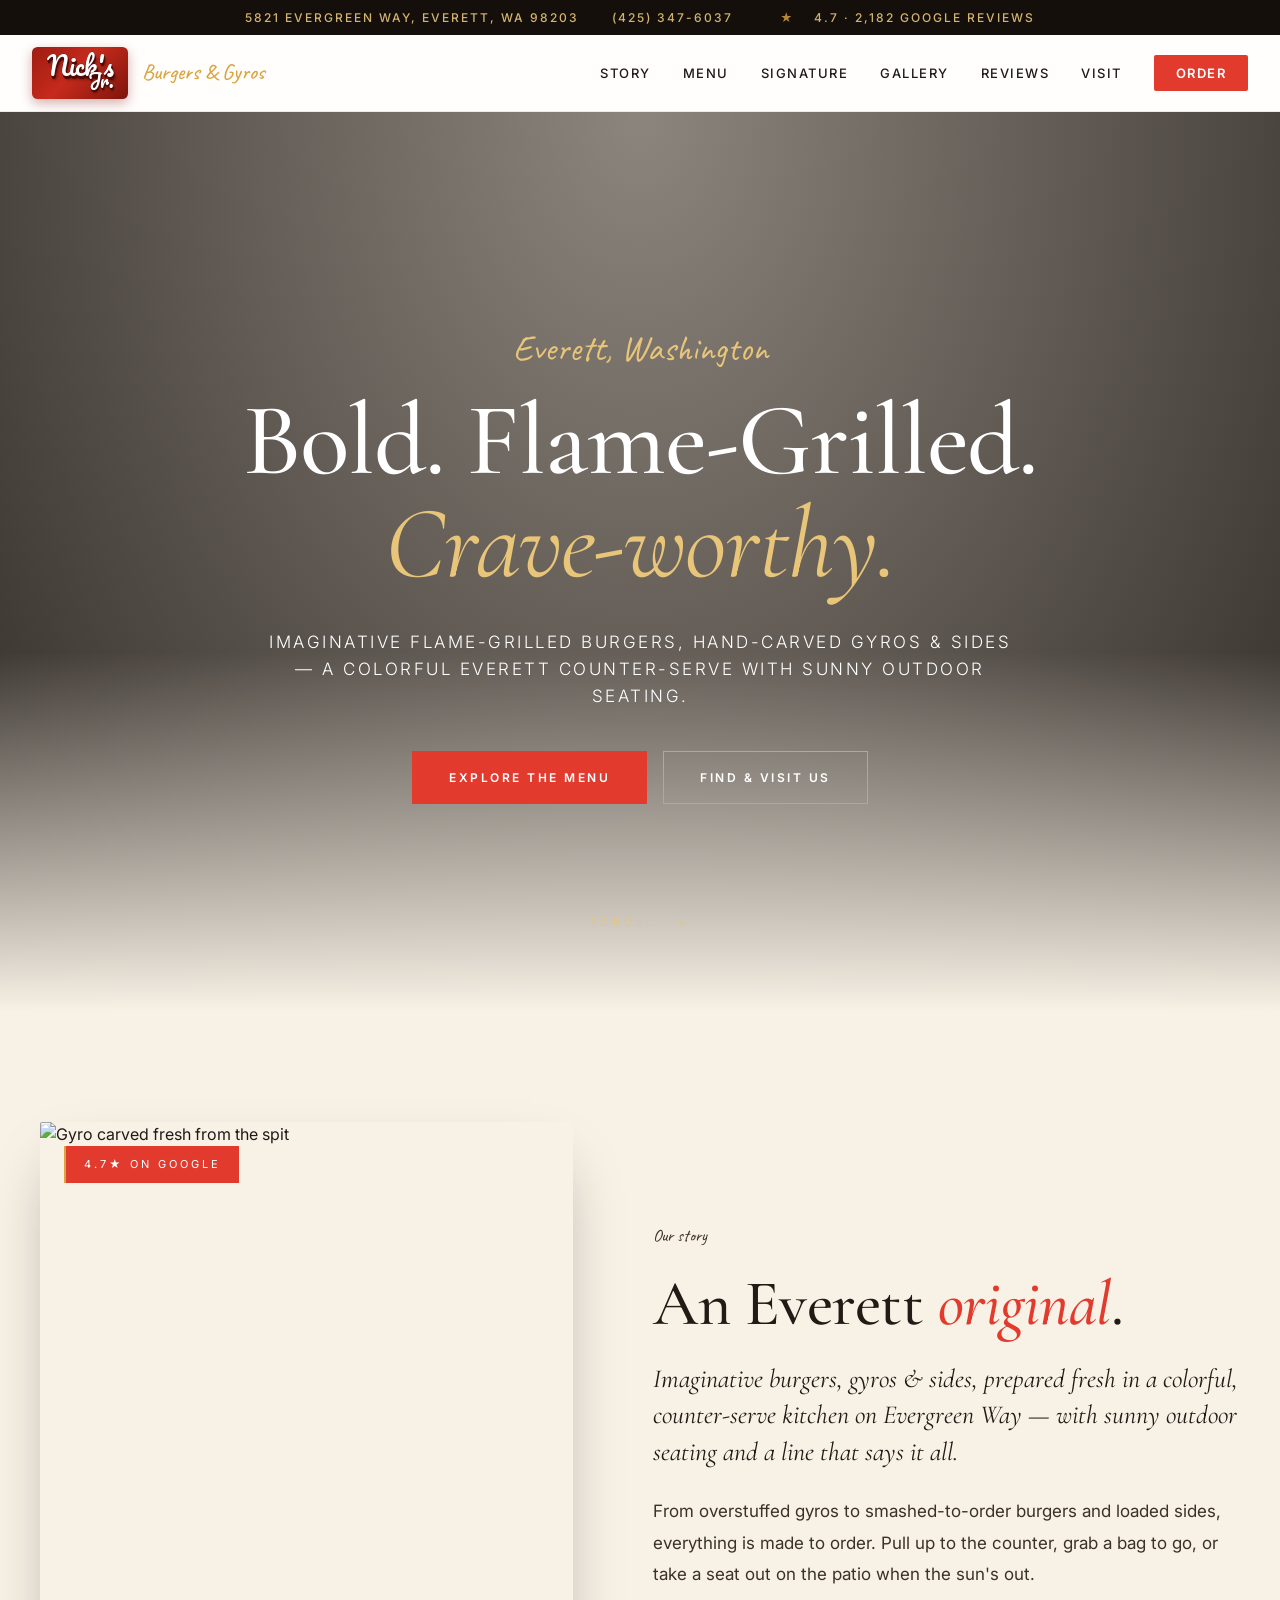
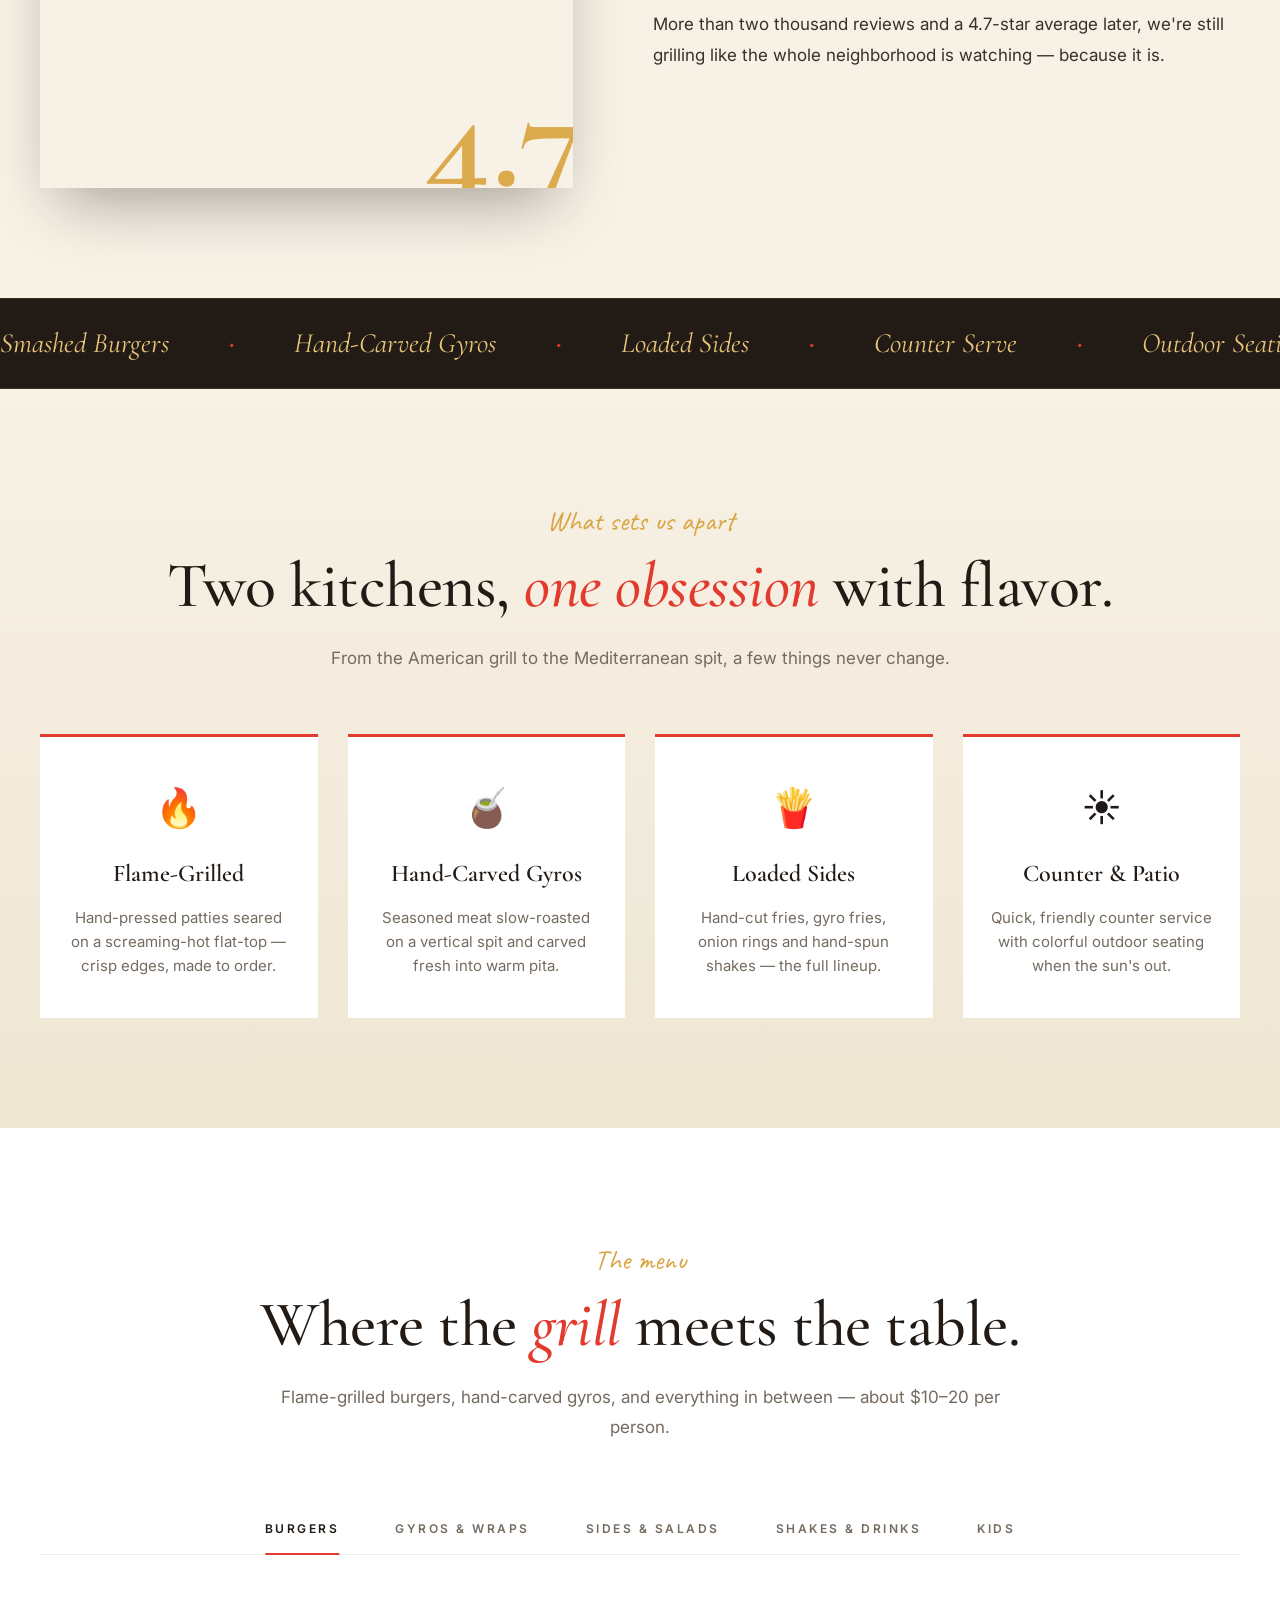
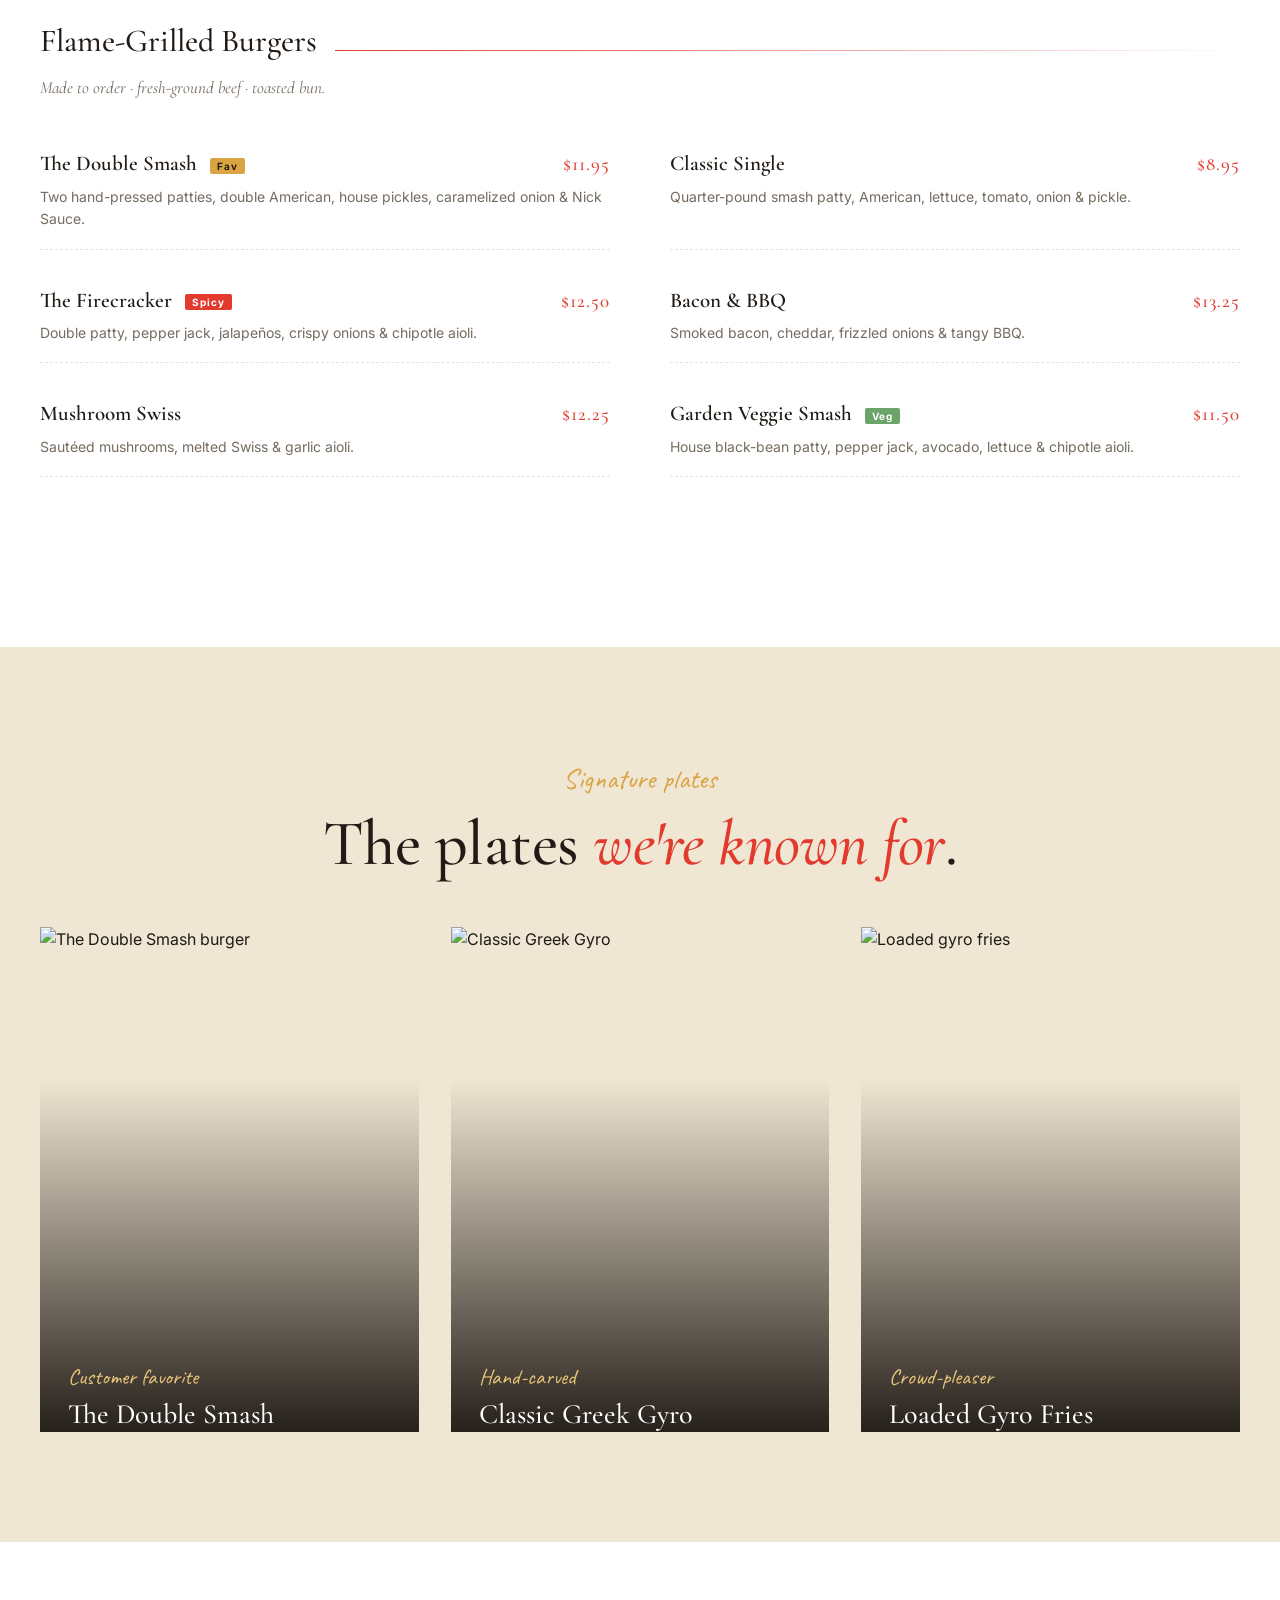
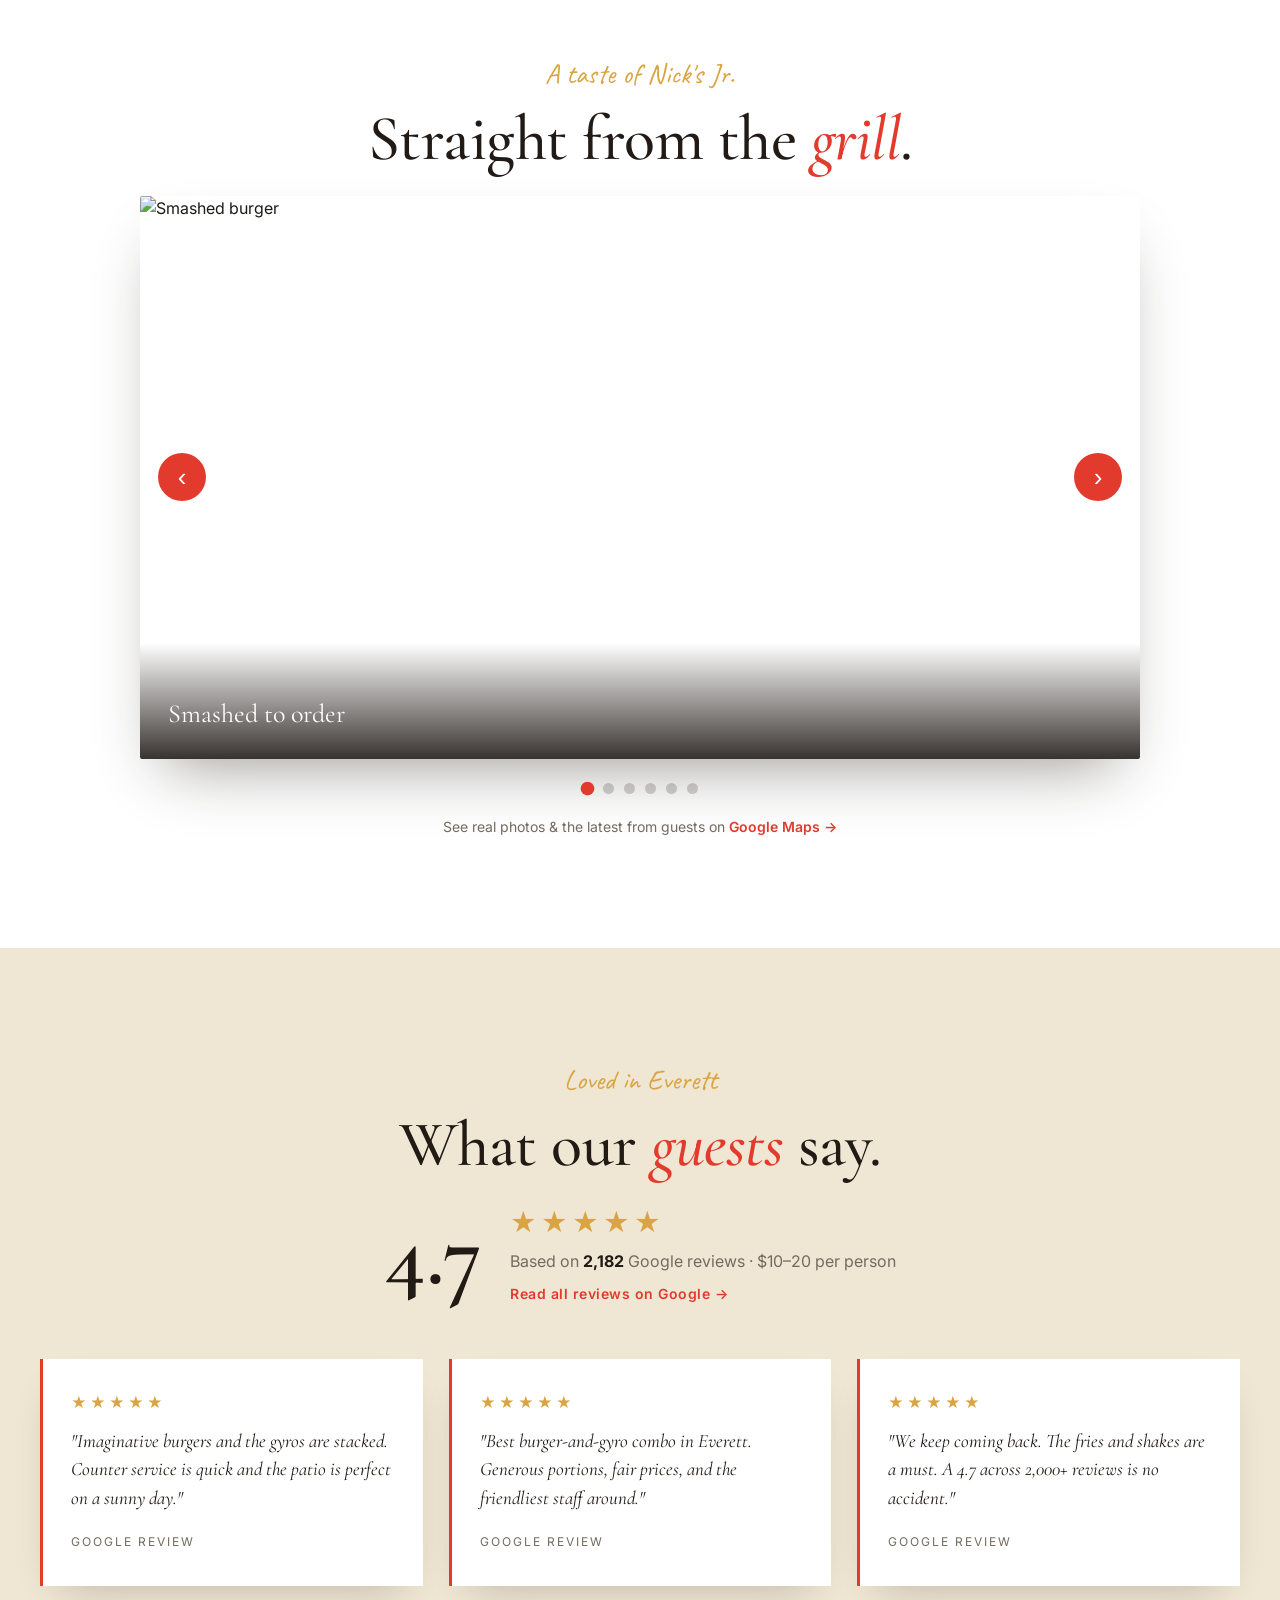
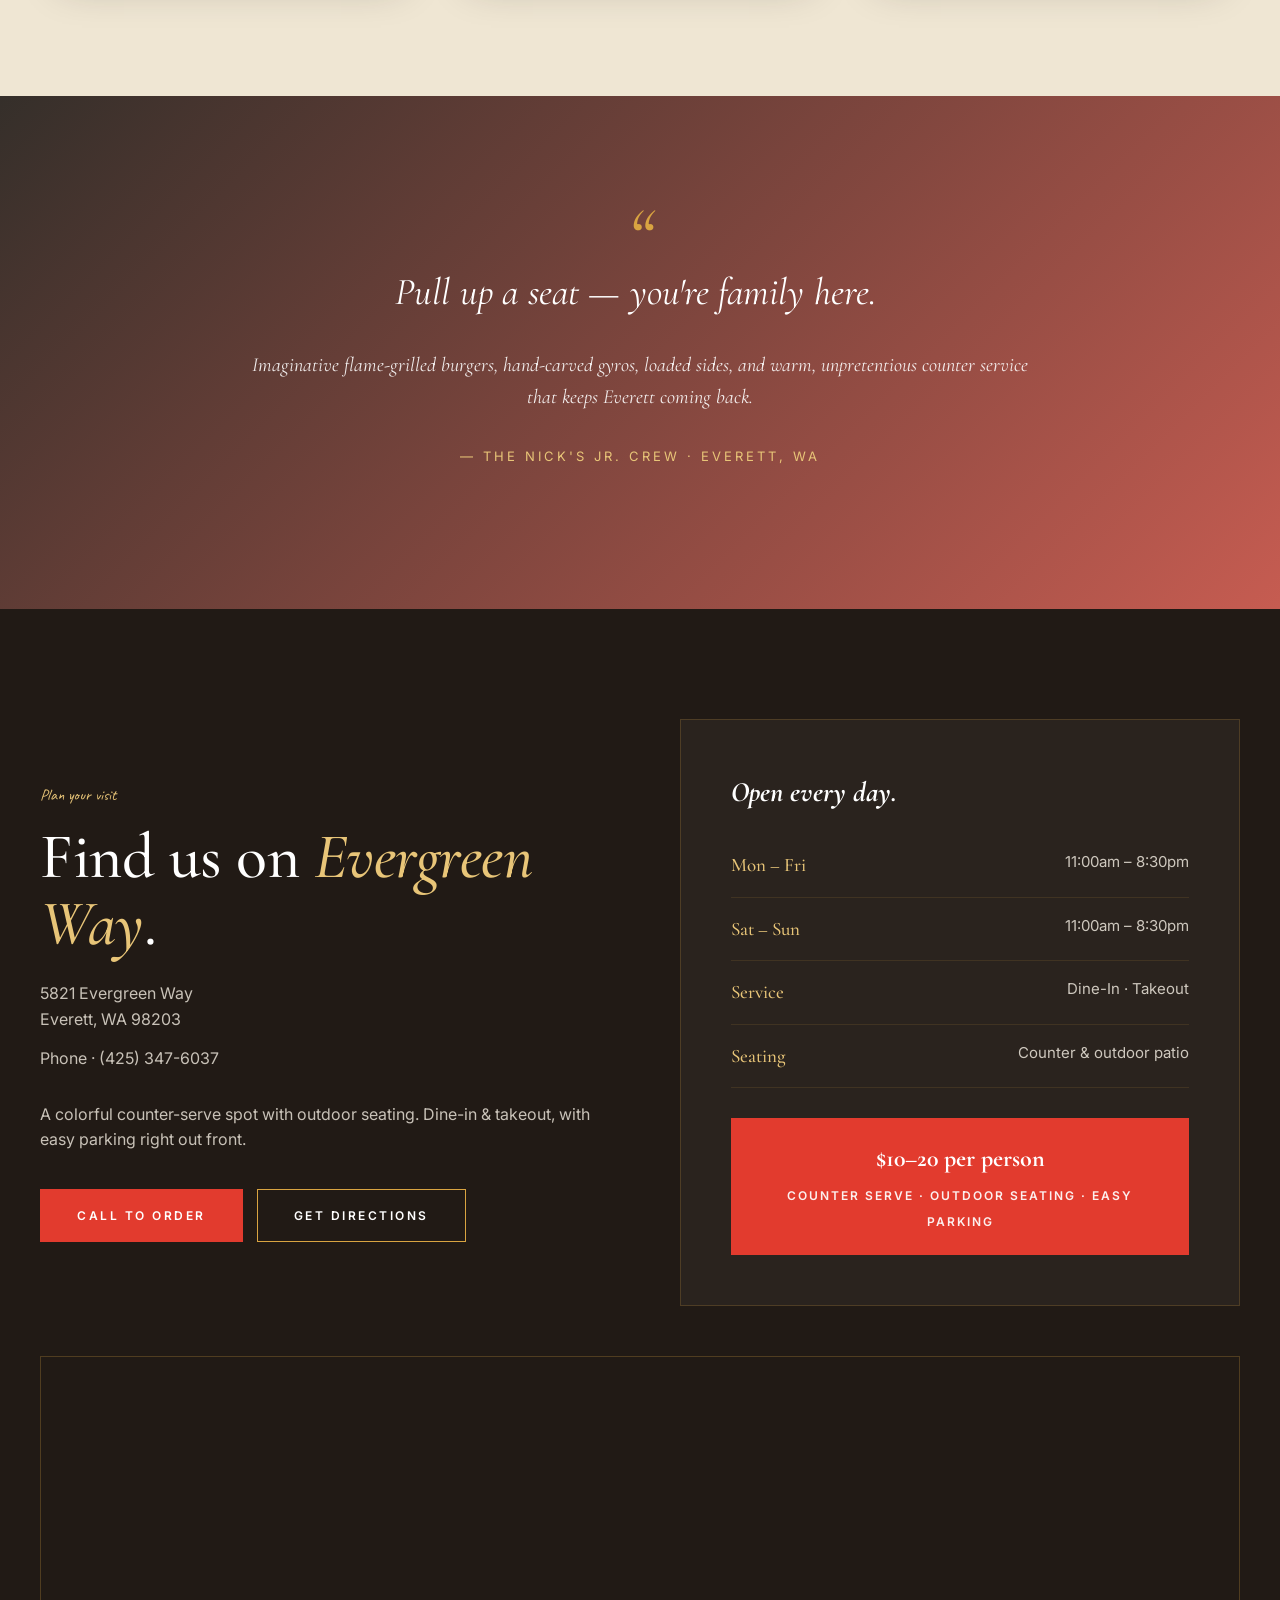
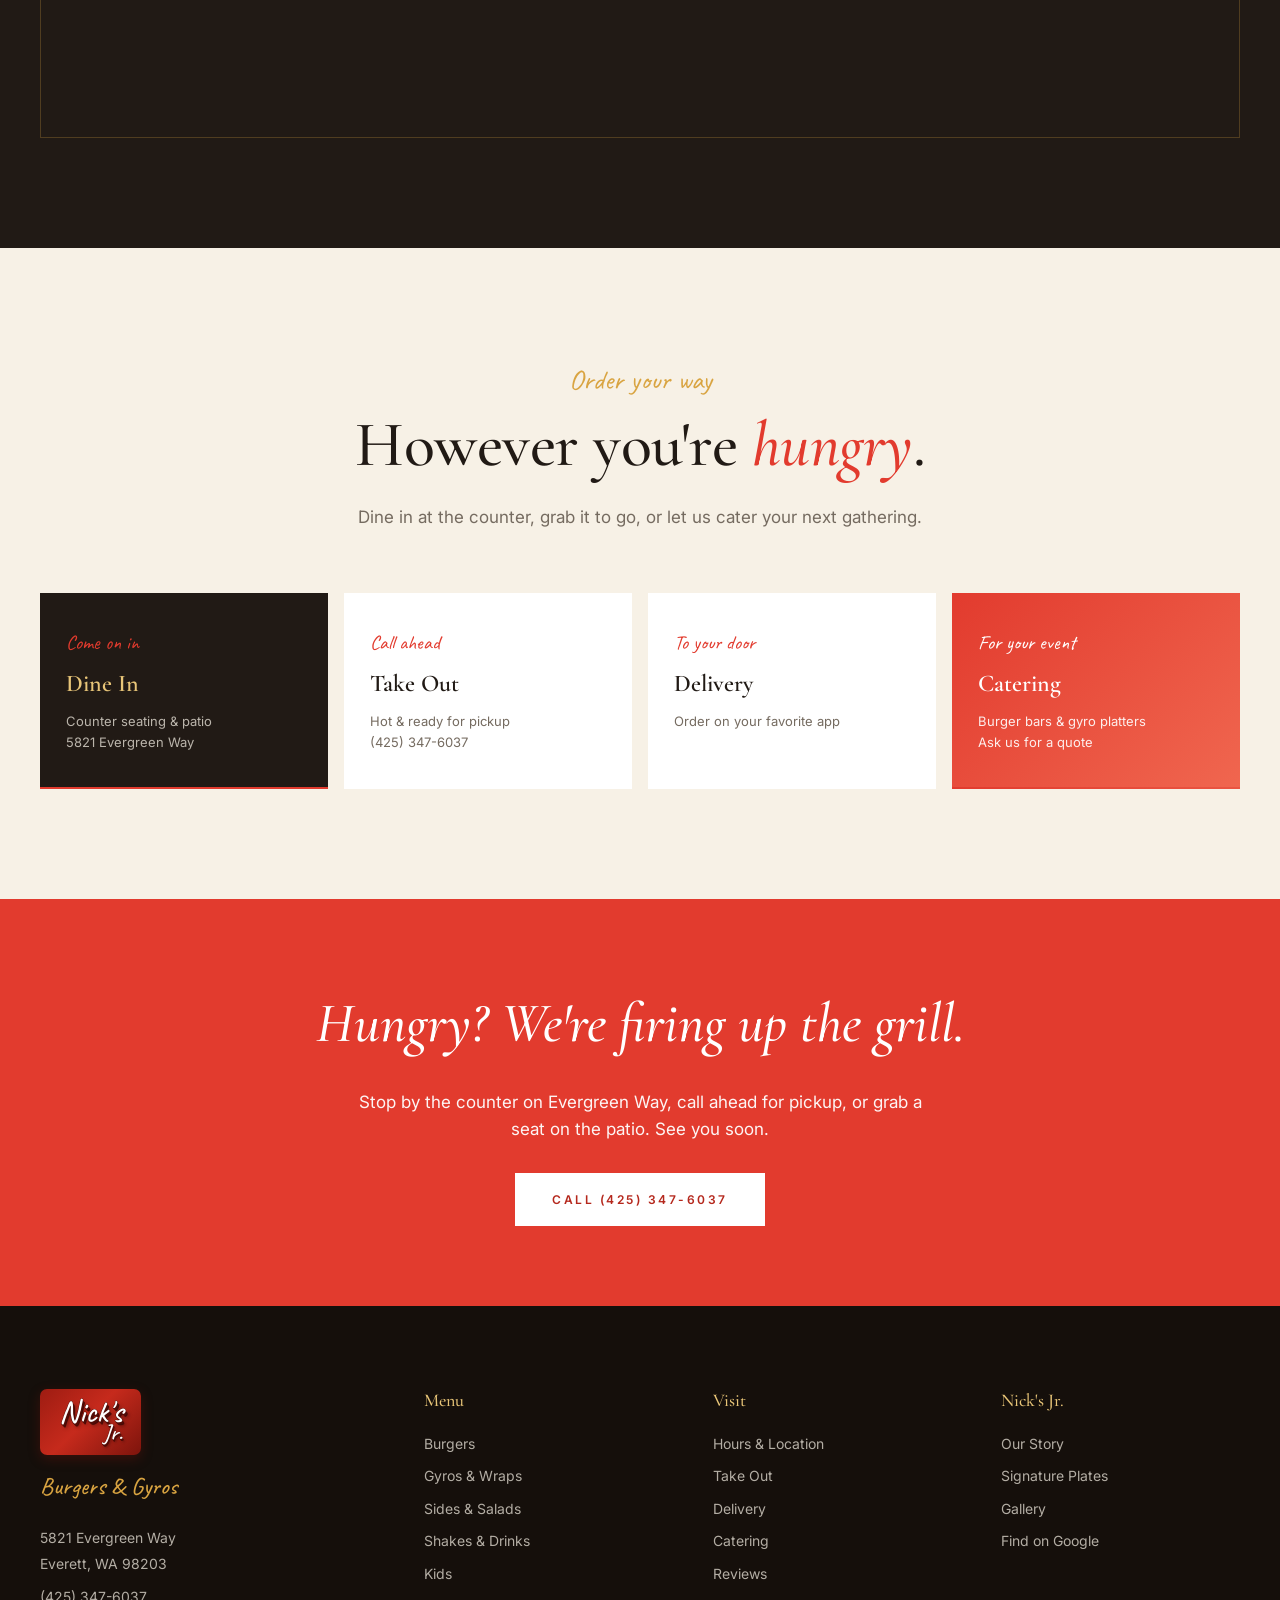
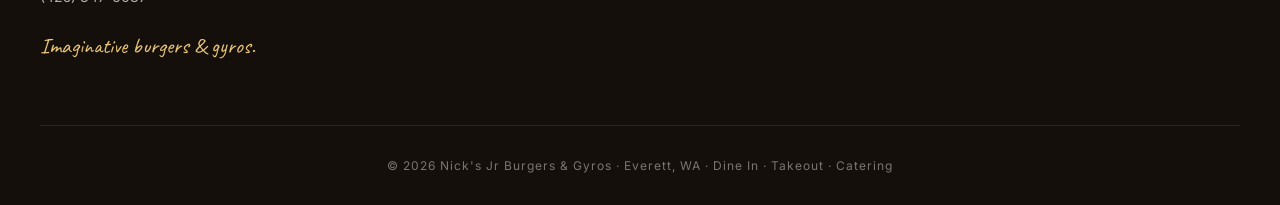
==== commit de817e9f: "Refine Nick's Jr. logo with dark-red outline and 3D extruded shadow Add the chunky maroon outline an" ====
--- a/index.html
+++ b/index.html
@@ -47,8 +47,9 @@
   .logo .logo-tag { font-family: var(--script); font-size: 22px; color: var(--gold); font-weight: 500; }
   /* Recreated Nick's Jr. red script badge */
   .nicks-logo { display: inline-flex; flex-direction: column; align-items: flex-start; background: linear-gradient(135deg, #9e1c12 0%, #c62a1c 46%, #7d140c 100%); padding: .34em .58em .44em; border-radius: .22em; line-height: .76; font-family: 'Pacifico', cursive; color: #fff; box-shadow: 0 4px 12px rgba(122,20,12,.35); flex: none; }
-  .nicks-logo .l1 { font-size: 1em; text-shadow: .055em .085em 0 #530c07, 0 .02em 0 #530c07; }
-  .nicks-logo .l2 { font-size: .72em; align-self: flex-end; margin-top: -.06em; text-shadow: .055em .085em 0 #530c07; }
+  .nicks-logo .l1, .nicks-logo .l2 { color: #fff; -webkit-text-stroke: .024em #4a0a06; paint-order: stroke fill; text-shadow: .025em .035em 0 #530c07, .05em .07em 0 #530c07, .075em .105em 0 #4a0a06, .1em .14em .12em rgba(0,0,0,.4); }
+  .nicks-logo .l1 { font-size: 1em; }
+  .nicks-logo .l2 { font-size: .72em; align-self: flex-end; margin-top: -.04em; }
   .logo .nicks-logo { font-size: 25px; }
   .nav-links { display: flex; gap: 32px; align-items: center; list-style: none; font-size: 13px; font-weight: 500; text-transform: uppercase; letter-spacing: 1.5px; }
   .nav-links a { position: relative; padding: 6px 0; }
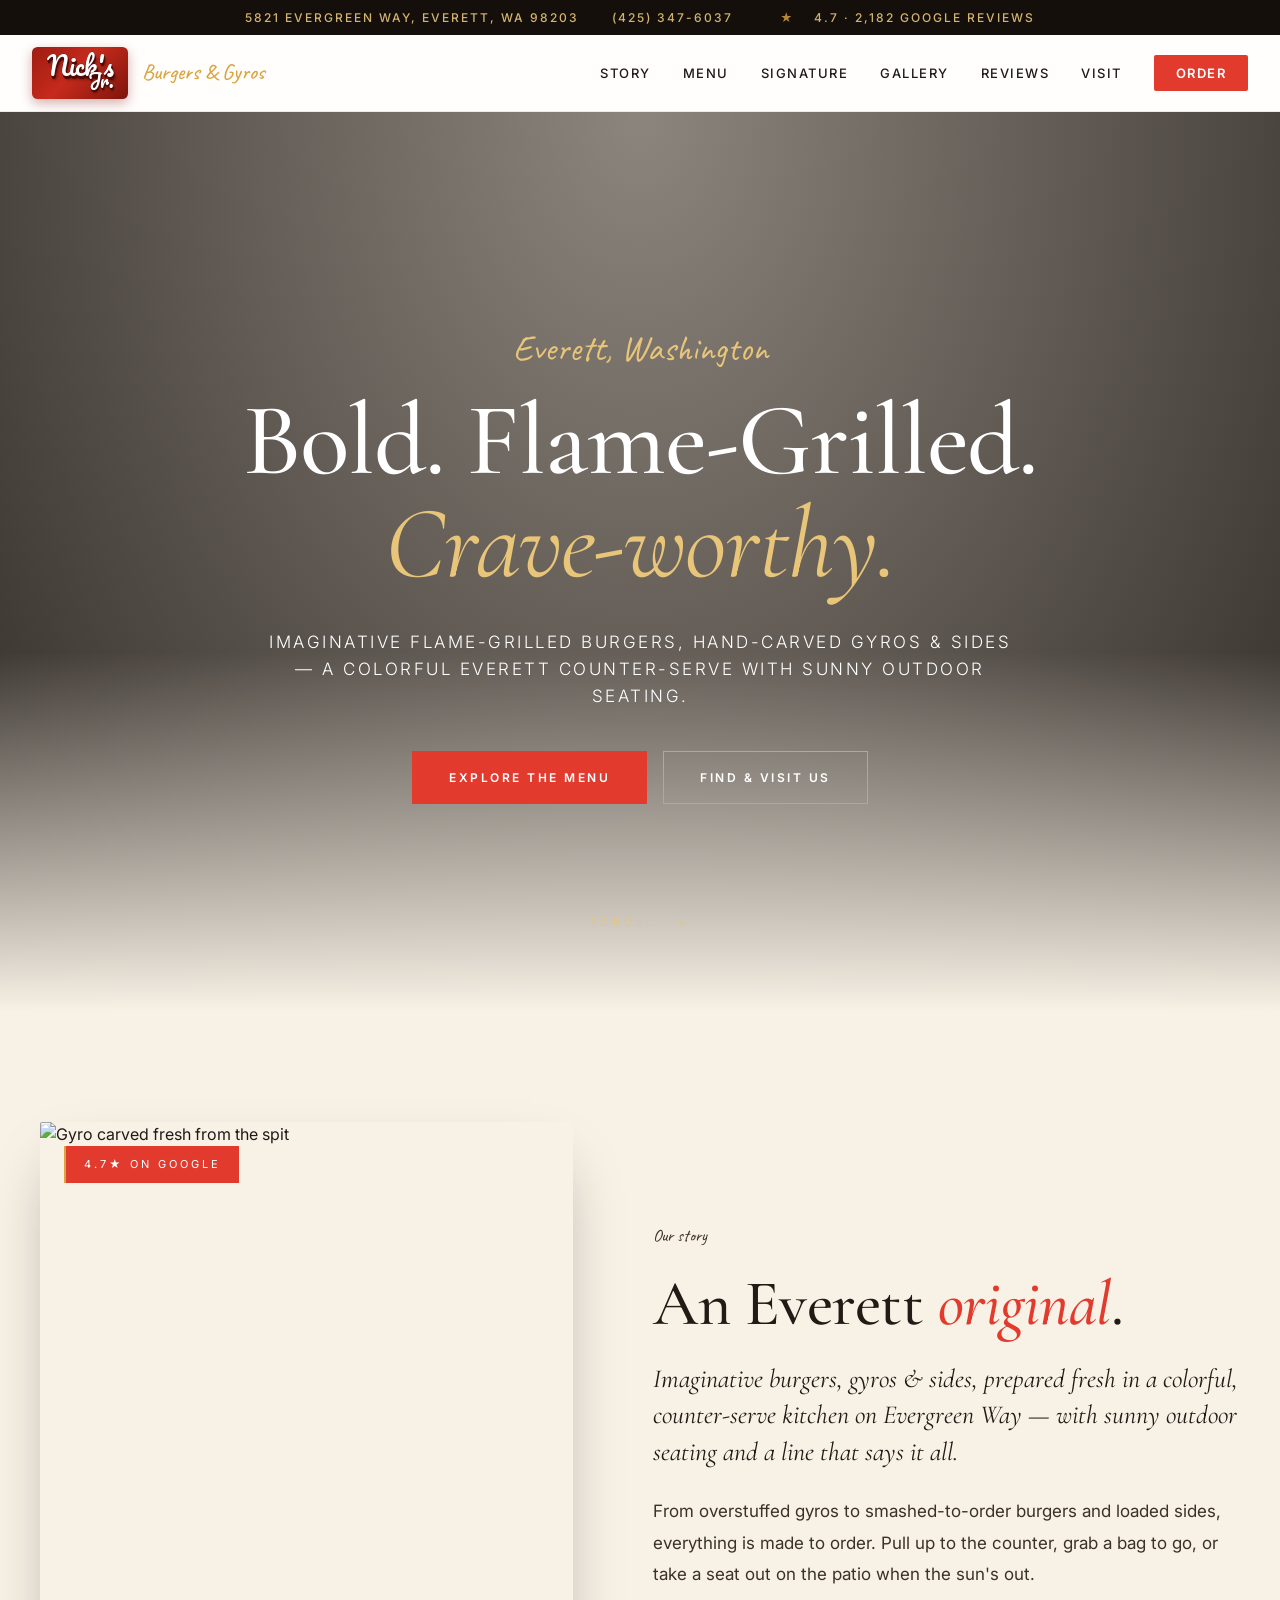
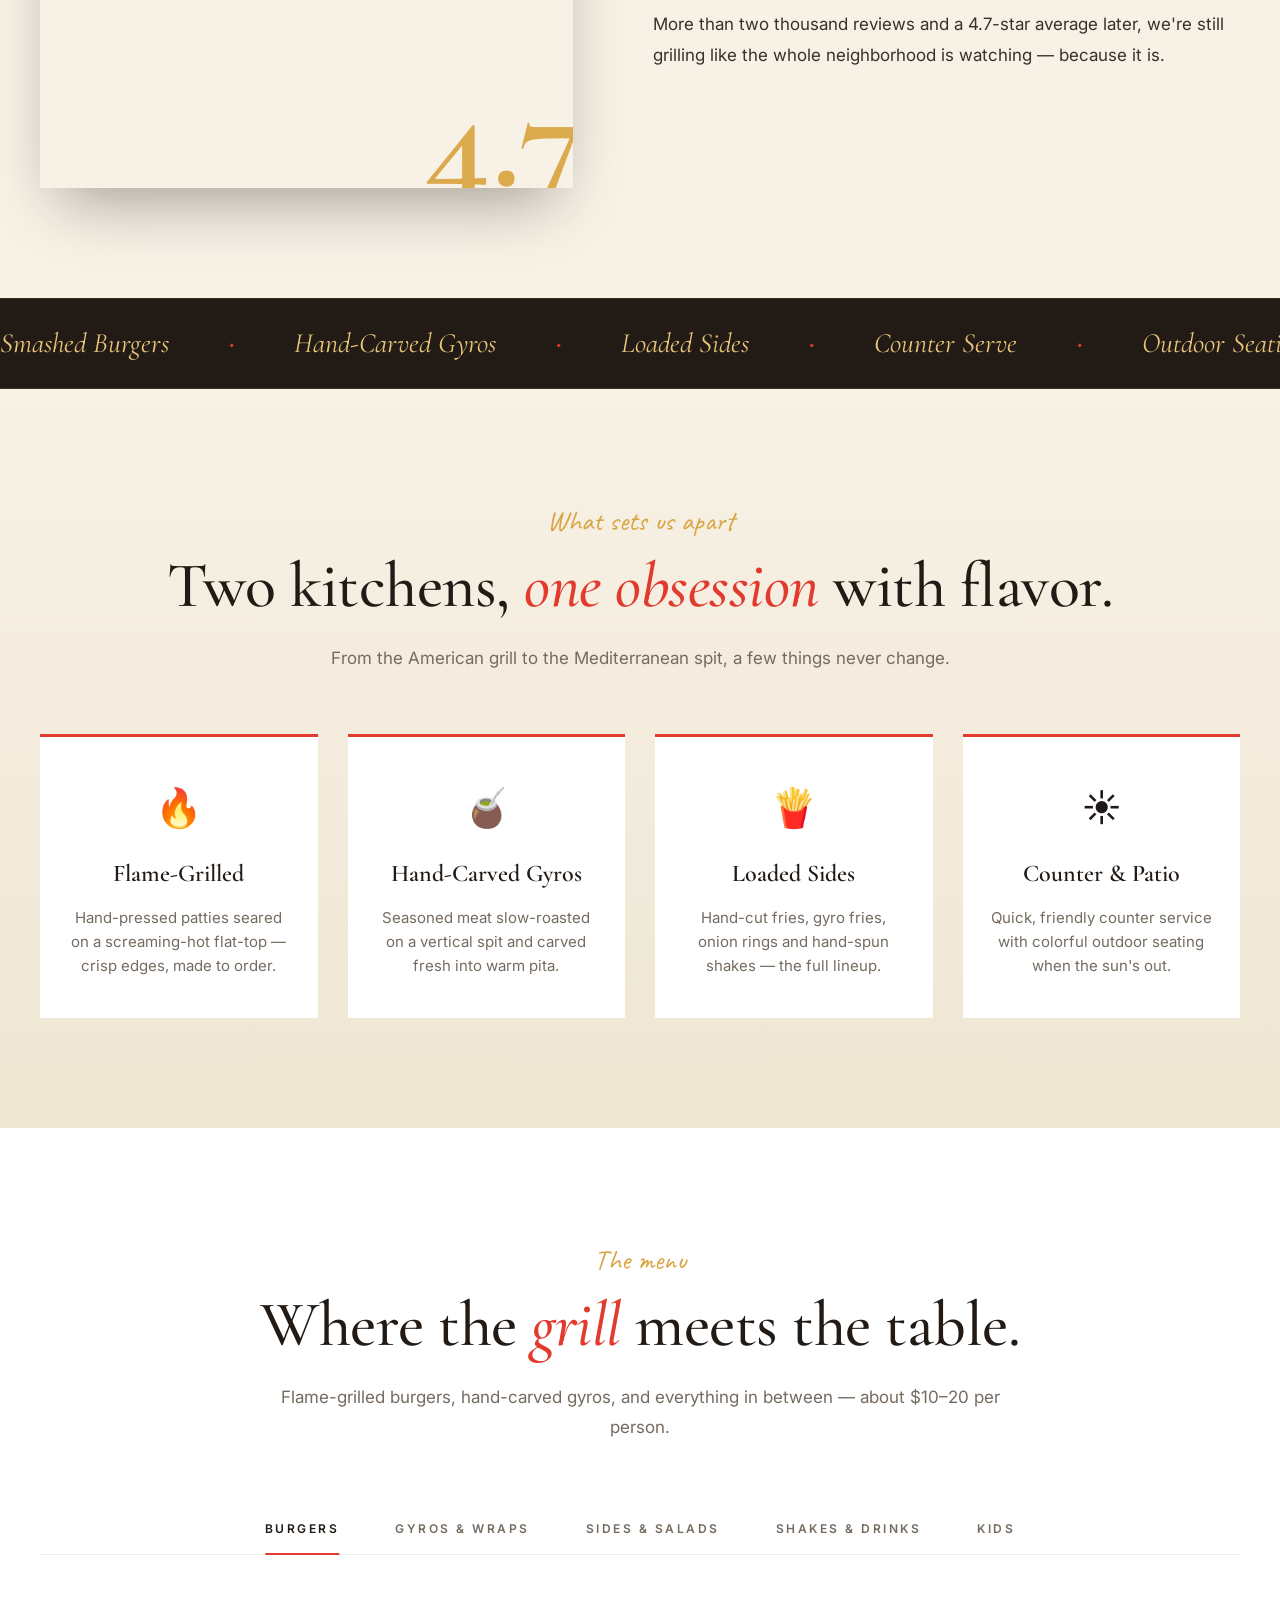
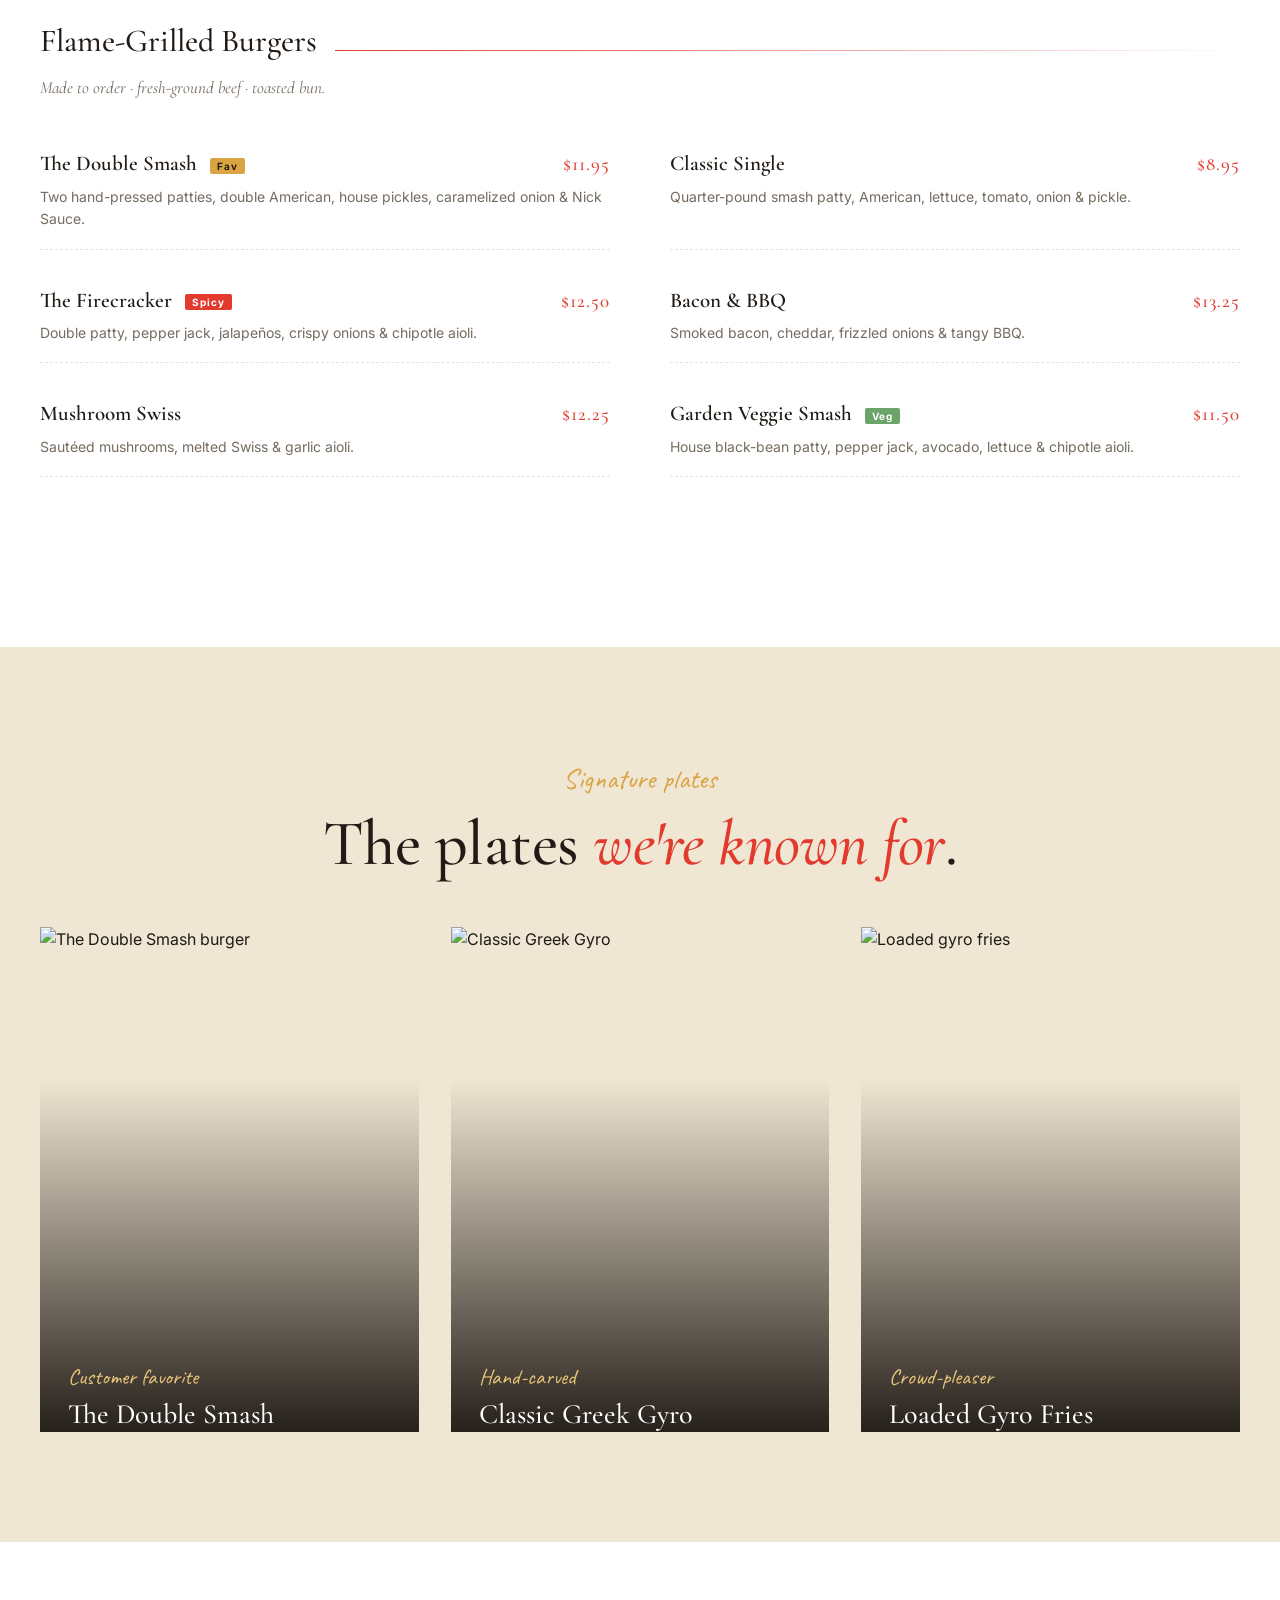
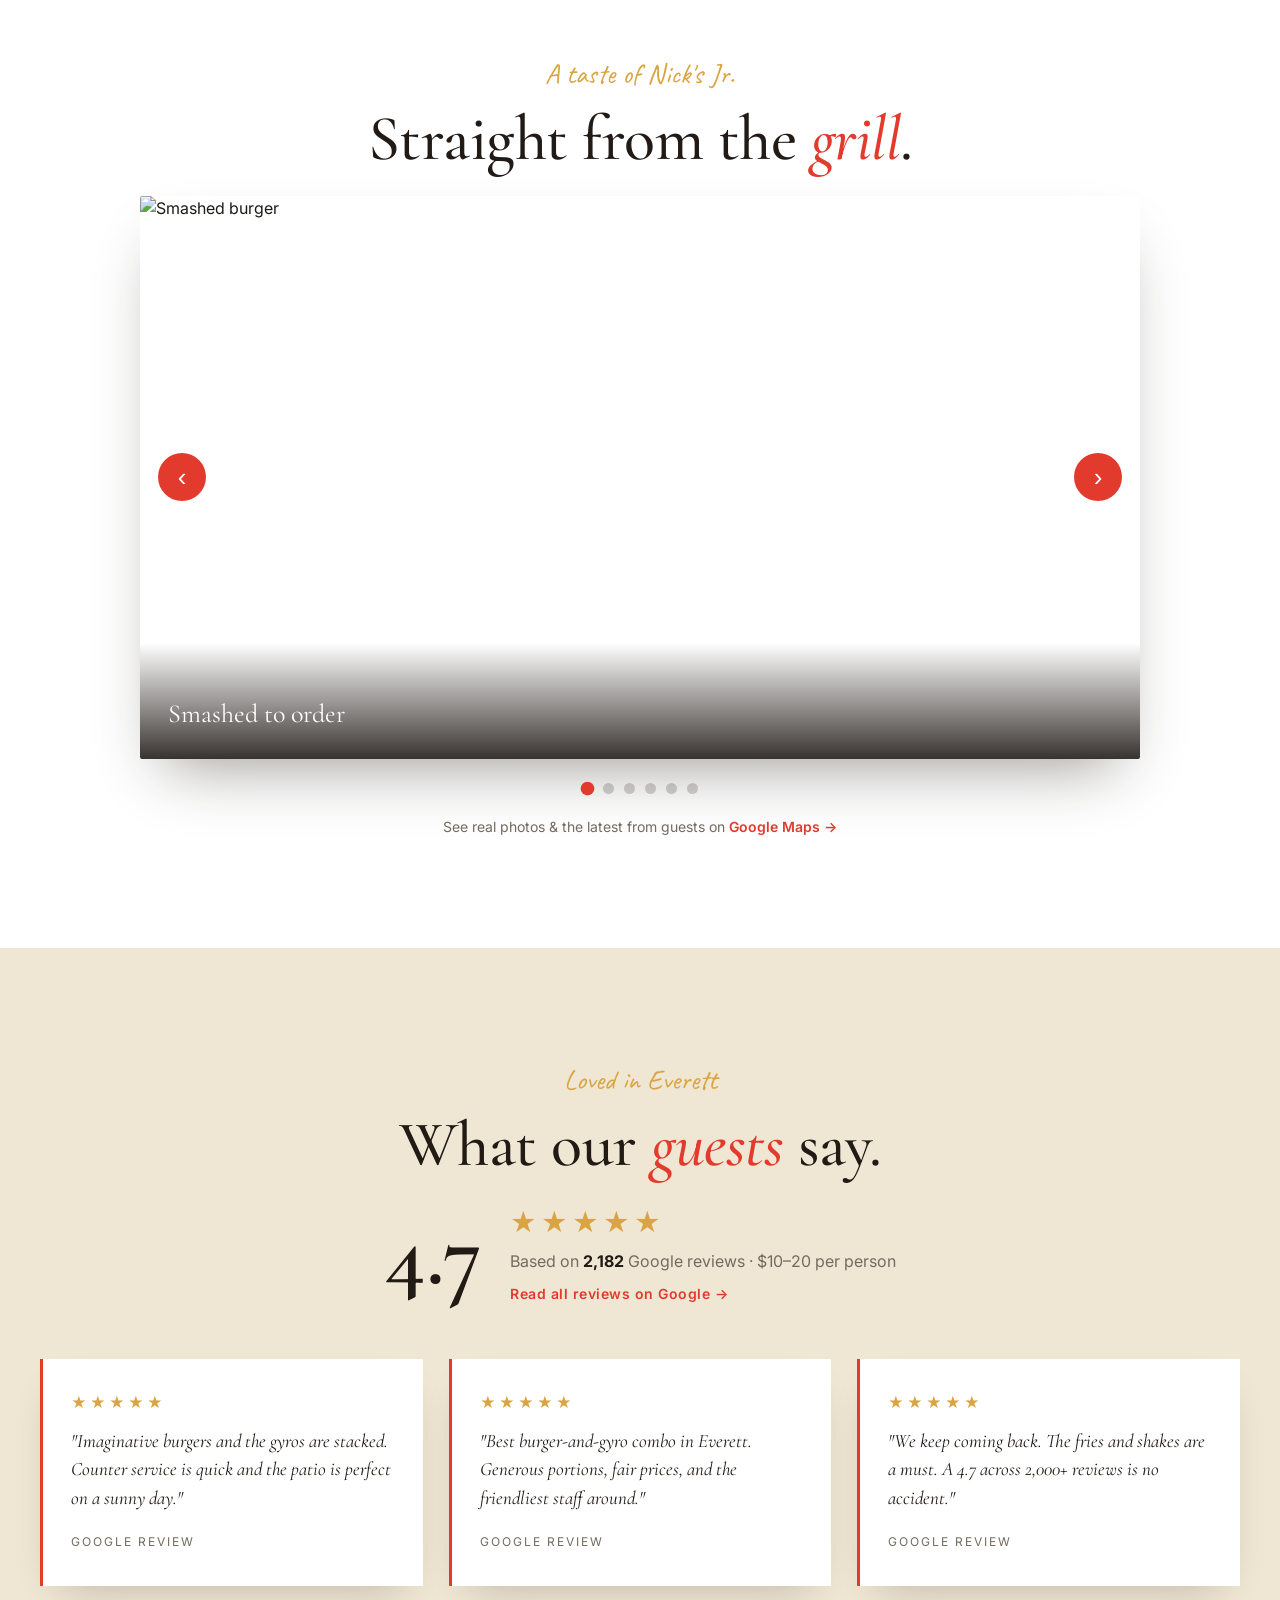
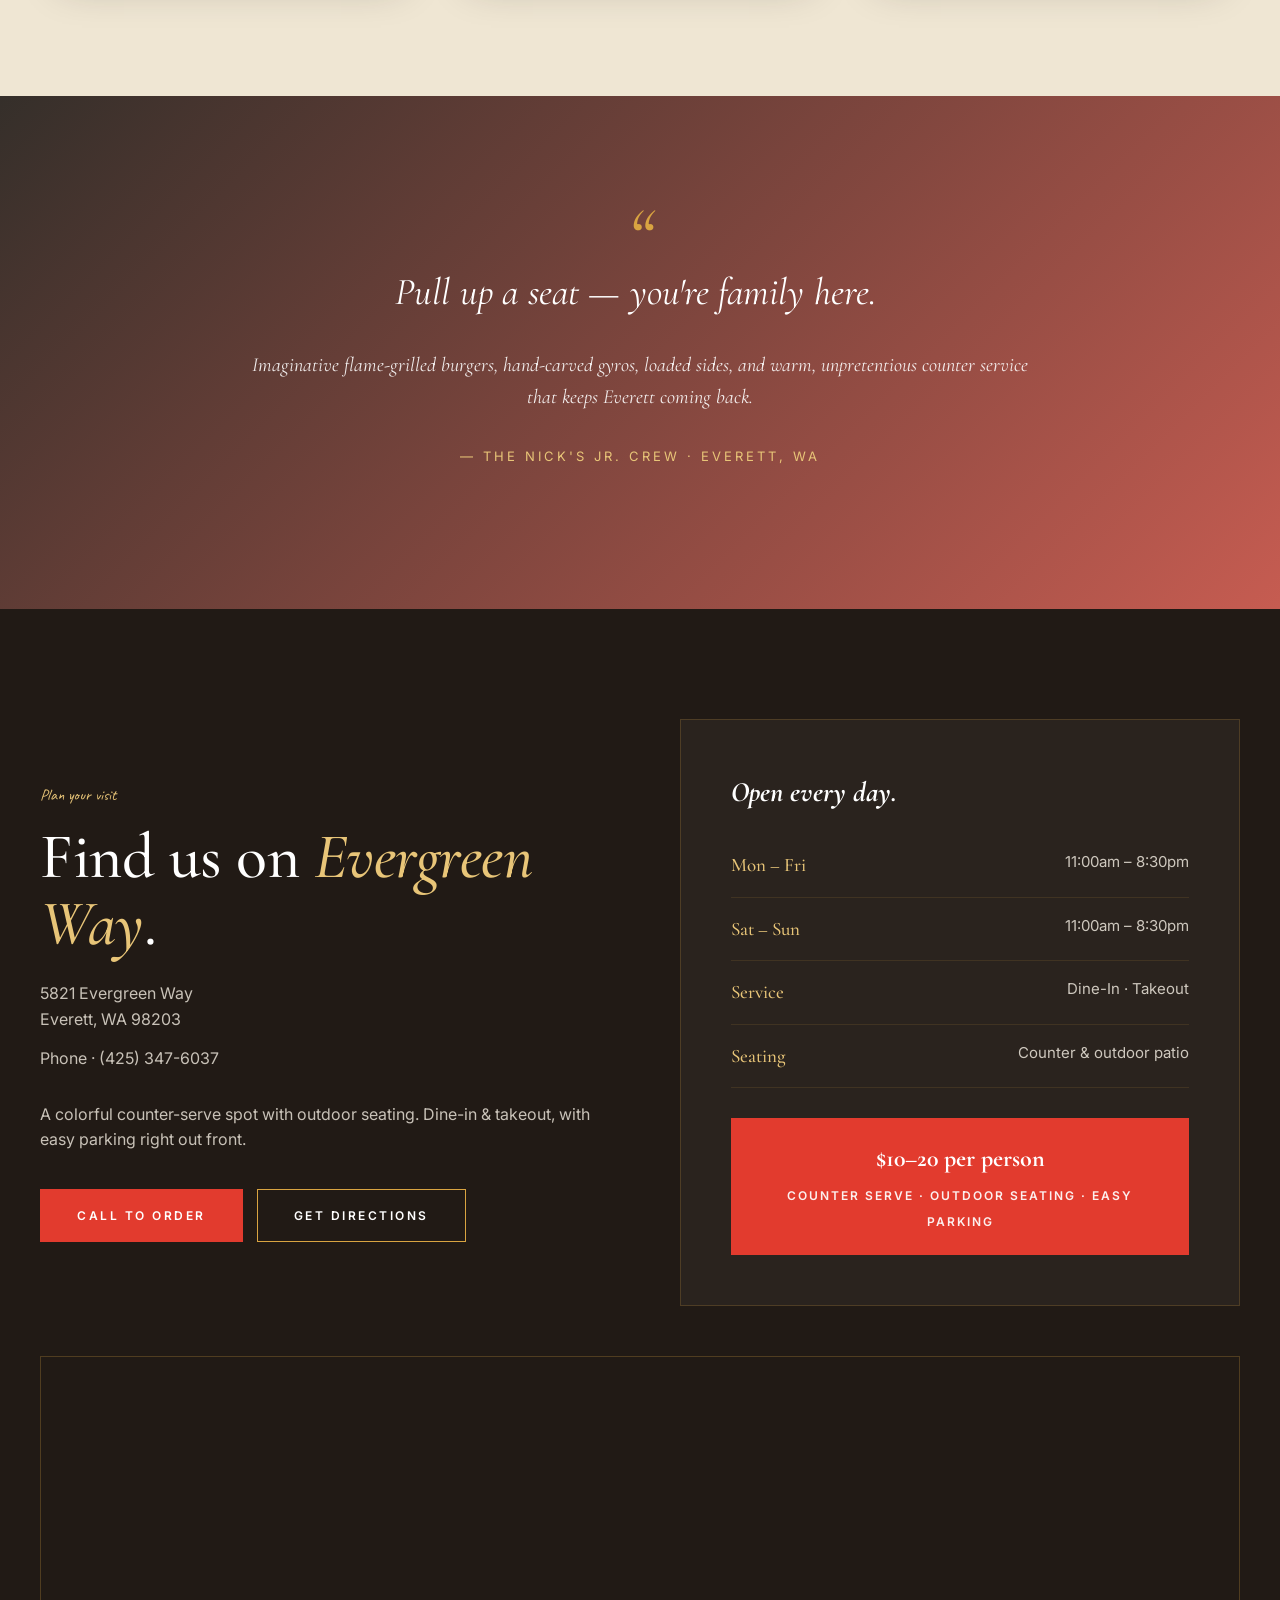
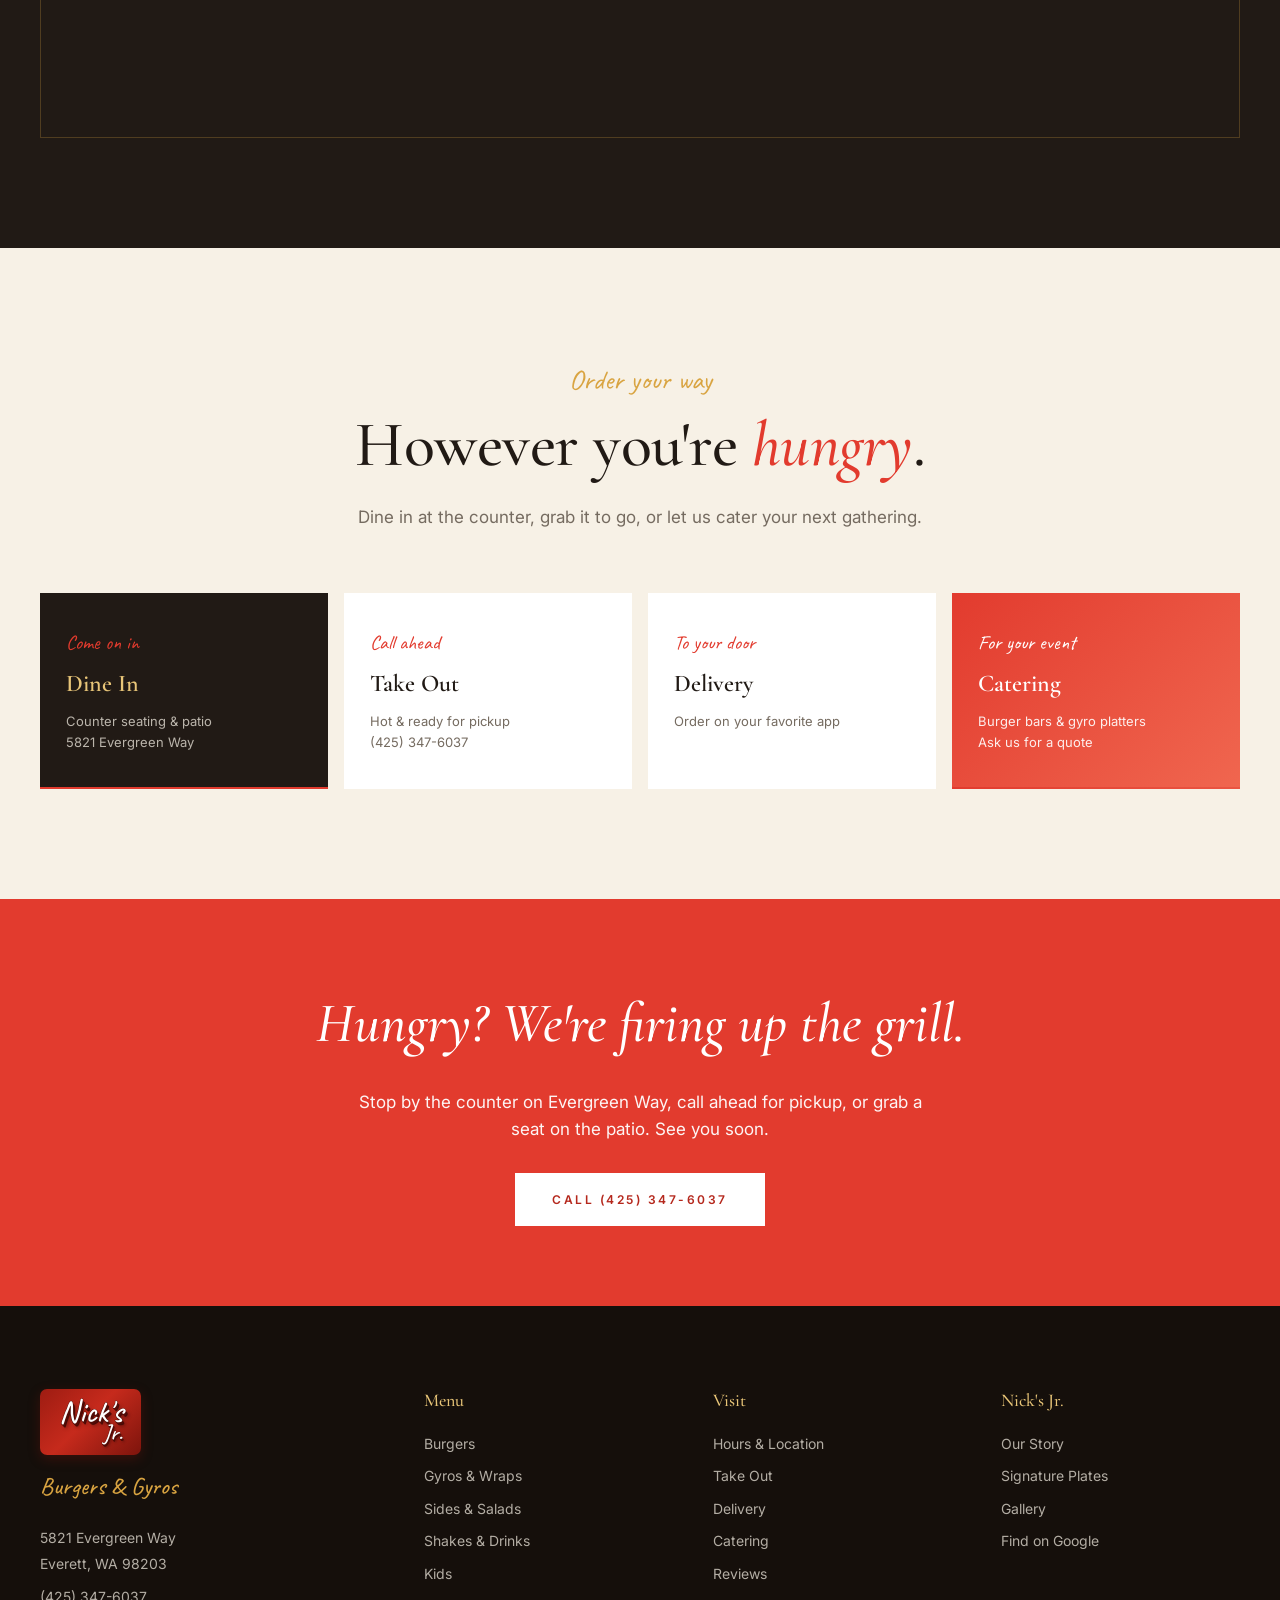
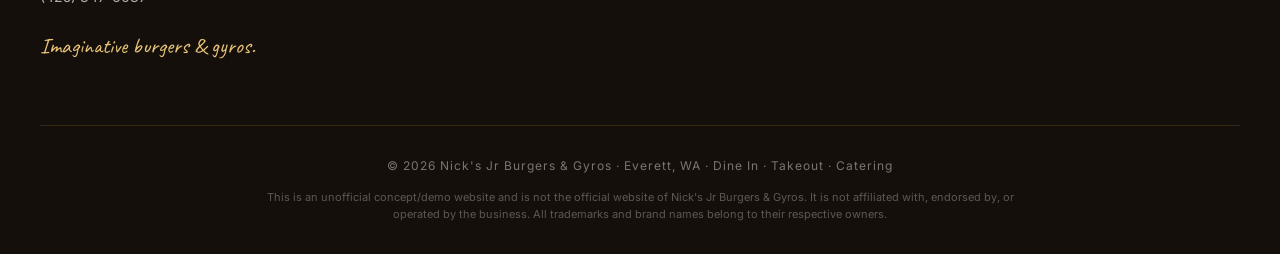
==== commit 75ae884a: "Add unofficial-demo disclaimer and noindex meta Clarify in the footer that this is an unofficial con" ====
--- a/index.html
+++ b/index.html
@@ -5,6 +5,7 @@
 <meta name="viewport" content="width=device-width, initial-scale=1.0" />
 <title>Nick's Jr Burgers &amp; Gyros — Everett, WA | Flame-Grilled Burgers &amp; Gyros</title>
 <meta name="description" content="Nick's Jr Burgers & Gyros in Everett, WA — imaginative flame-grilled burgers, hand-carved gyros & sides, counter-serve with outdoor seating. 4.7 stars across 2,182 Google reviews." />
+<meta name="robots" content="noindex, nofollow" />
 <link rel="icon" href="data:image/svg+xml,%3Csvg xmlns='http://www.w3.org/2000/svg' viewBox='0 0 100 100'%3E%3Crect width='100' height='100' rx='18' fill='%23b5281d'/%3E%3Ctext x='50' y='60' font-size='46' text-anchor='middle' fill='%23fff' font-family='Brush Script MT, cursive' font-style='italic'%3ENick%27s%3C/text%3E%3Ctext x='62' y='86' font-size='34' text-anchor='middle' fill='%23fff' font-family='Brush Script MT, cursive' font-style='italic'%3EJr.%3C/text%3E%3C/svg%3E" type="image/svg+xml" />
 <link rel="preconnect" href="https://fonts.googleapis.com" />
 <link rel="preconnect" href="https://fonts.gstatic.com" crossorigin />
@@ -242,6 +243,7 @@
   .foot ul li { margin-bottom: 10px; font-size: 14px; }
   .foot ul a:hover { color: var(--gold-soft); }
   .copyright { max-width: 1200px; margin: 30px auto 0; font-size: 12px; color: rgba(247,241,230,.45); text-align: center; letter-spacing: 1px; }
+  .disclaimer { max-width: 760px; margin: 14px auto 0; font-size: 11px; line-height: 1.6; color: rgba(247,241,230,.32); text-align: center; }
 
   /* ---------- REVEAL ---------- */
   .reveal { opacity: 0; transform: translateY(40px); transition: opacity 1s ease, transform 1s ease; }
@@ -650,6 +652,7 @@
     </div>
   </div>
   <p class="copyright">&copy; <span id="yr">2026</span> Nick's Jr Burgers &amp; Gyros &middot; Everett, WA &middot; Dine In &middot; Takeout &middot; Catering</p>
+  <p class="disclaimer">This is an unofficial concept/demo website and is not the official website of Nick's Jr Burgers &amp; Gyros. It is not affiliated with, endorsed by, or operated by the business. All trademarks and brand names belong to their respective owners.</p>
 </footer>
 
 <script>
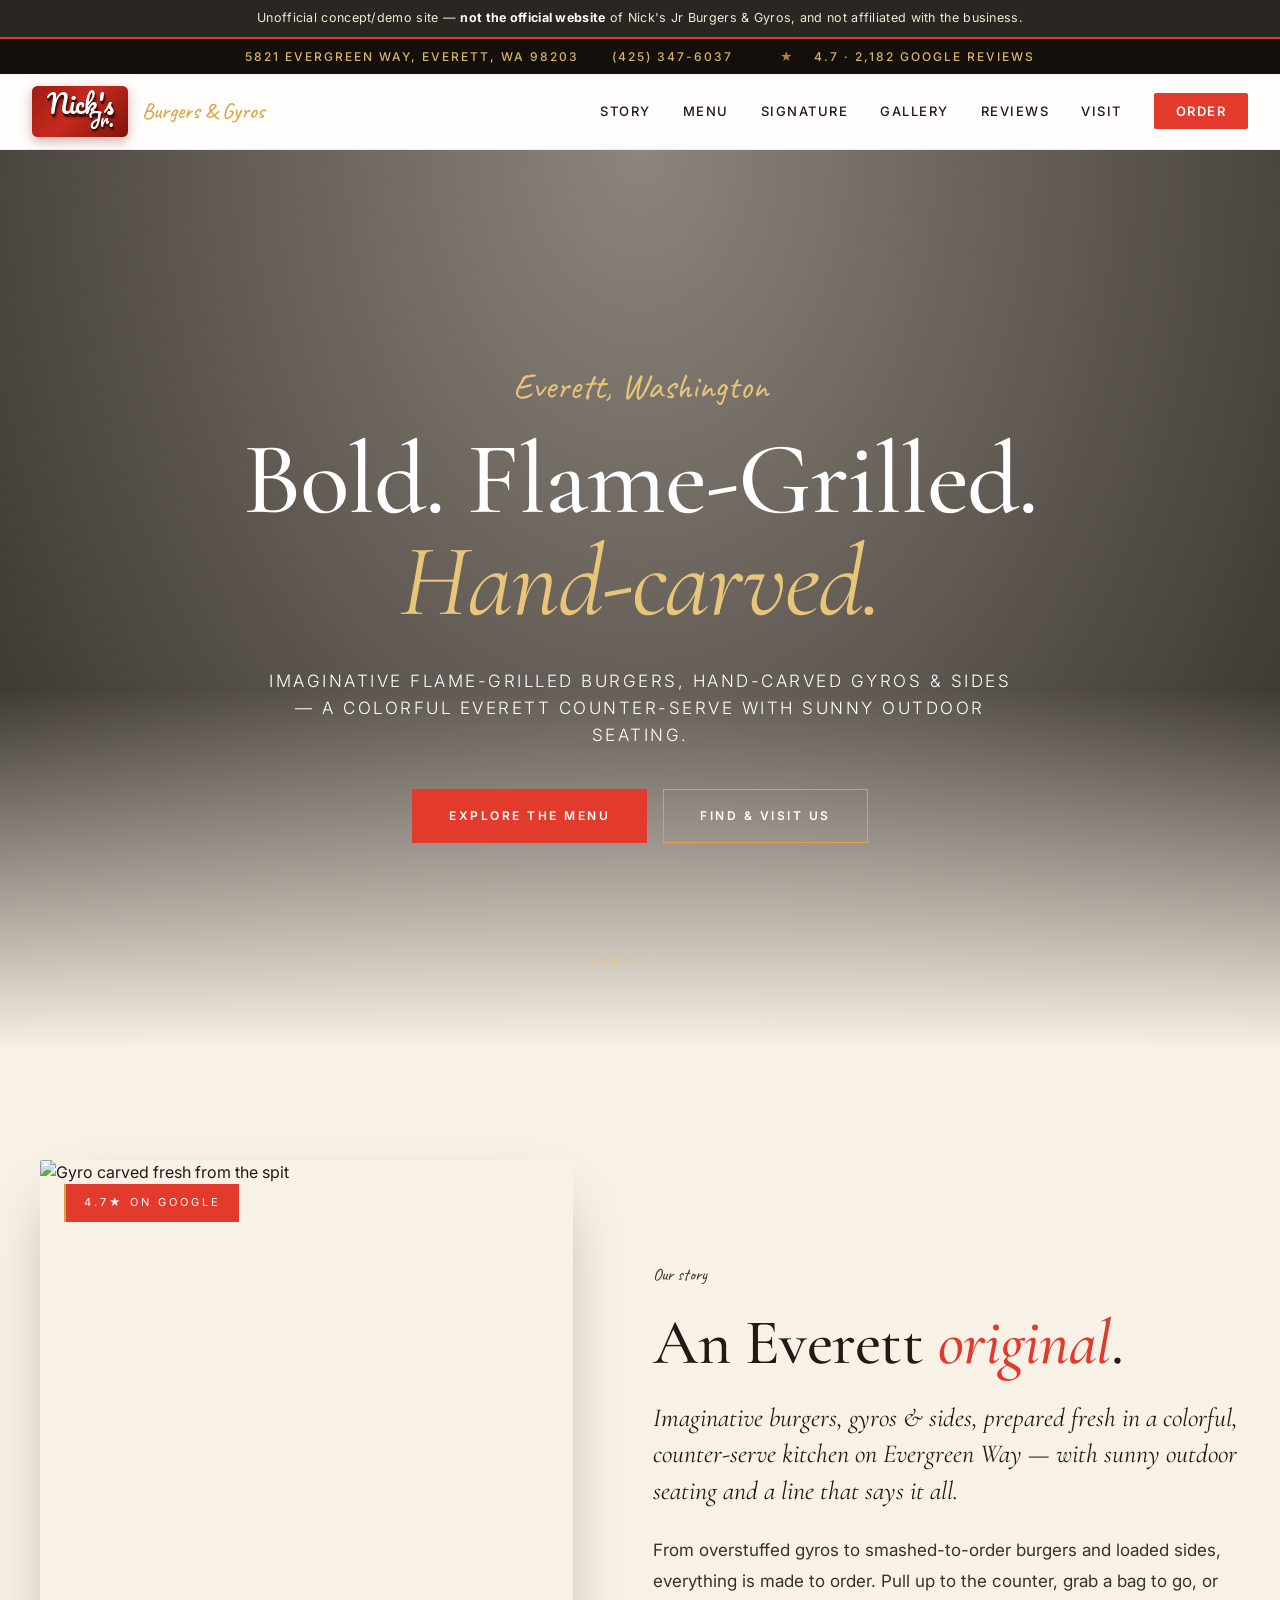
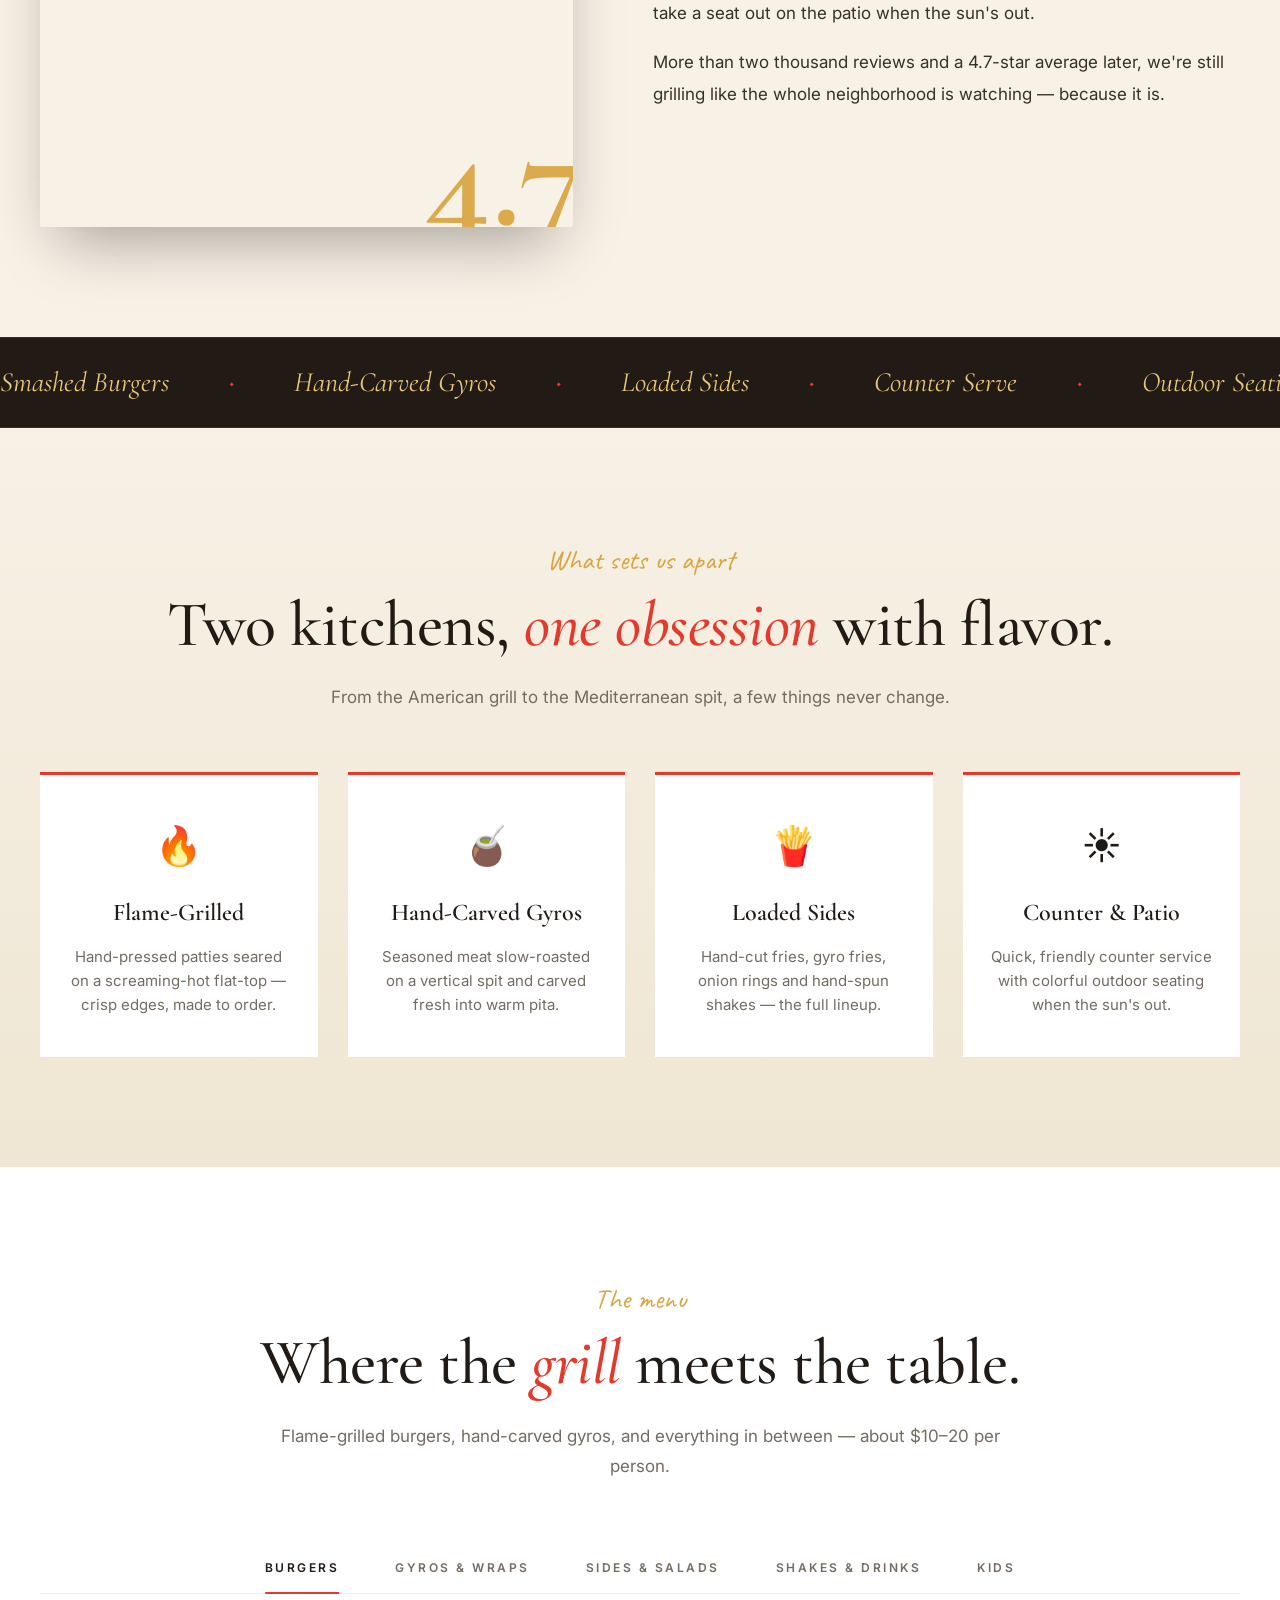
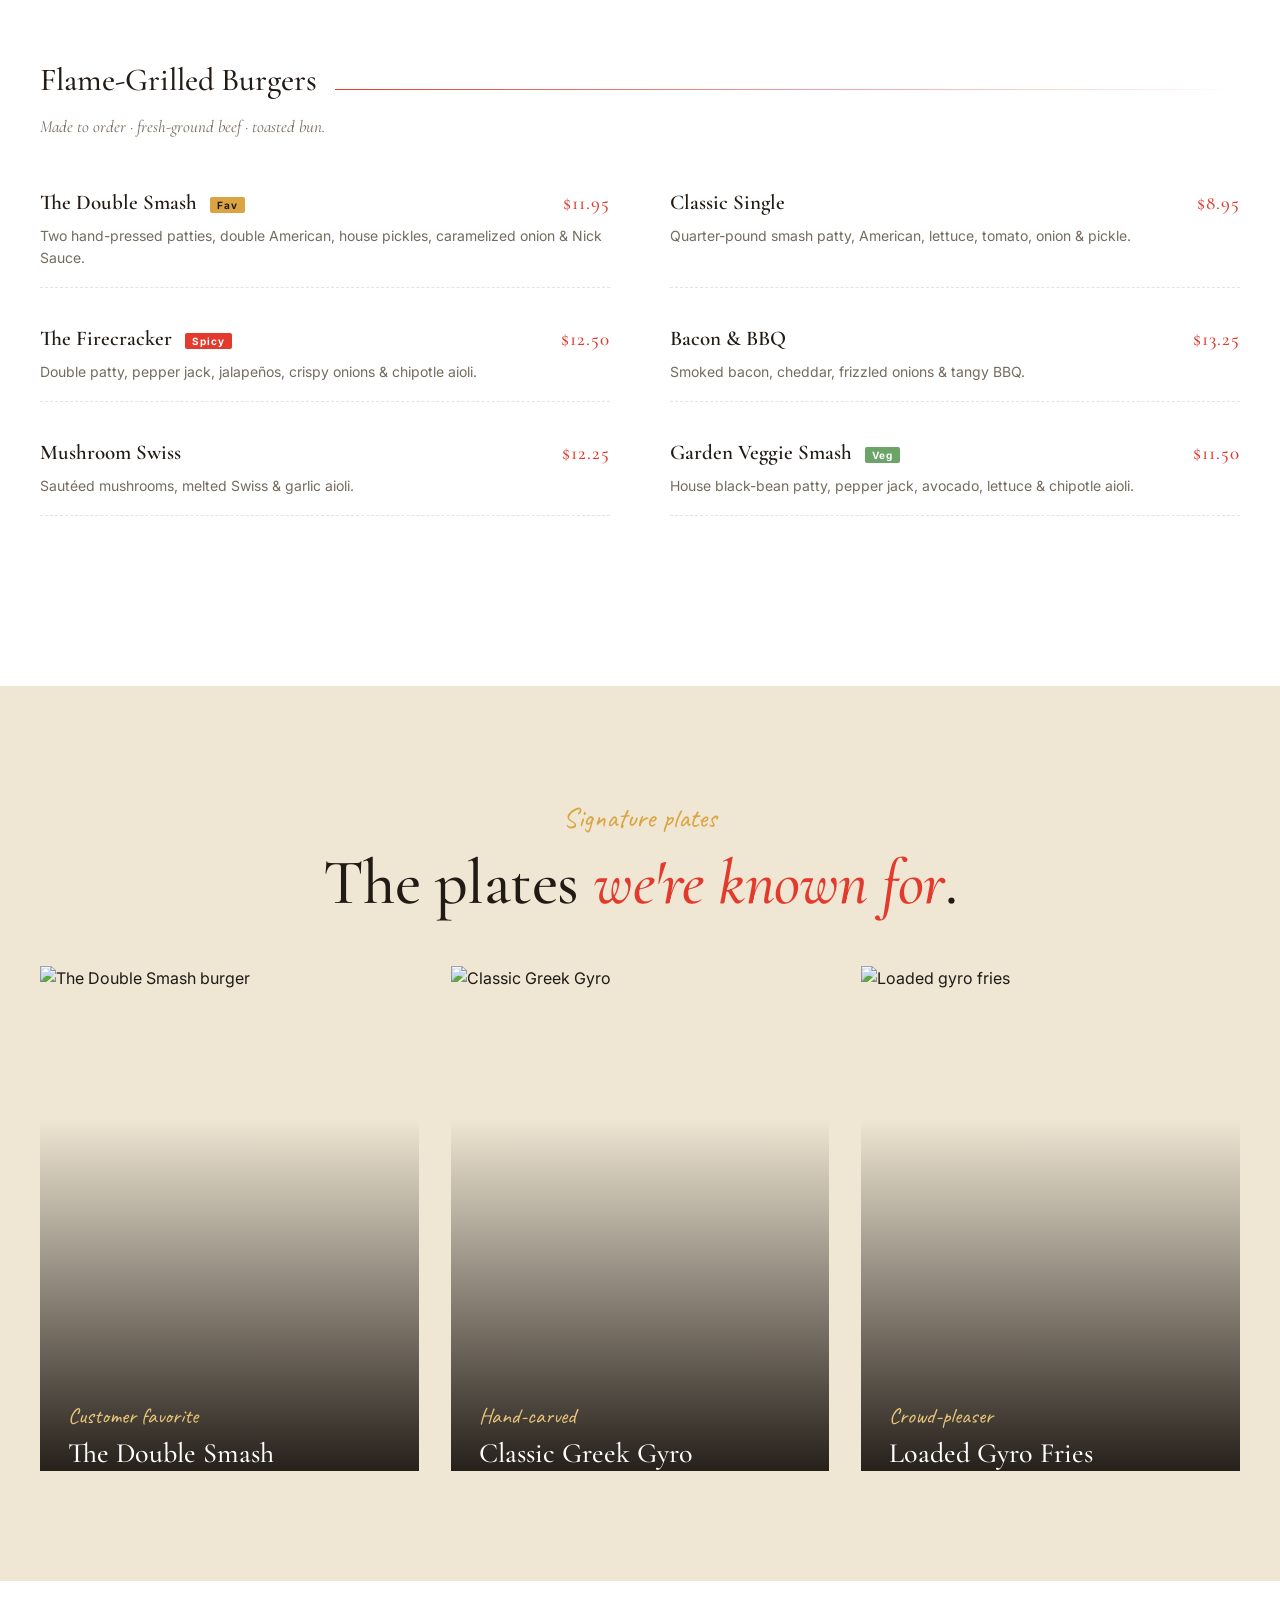
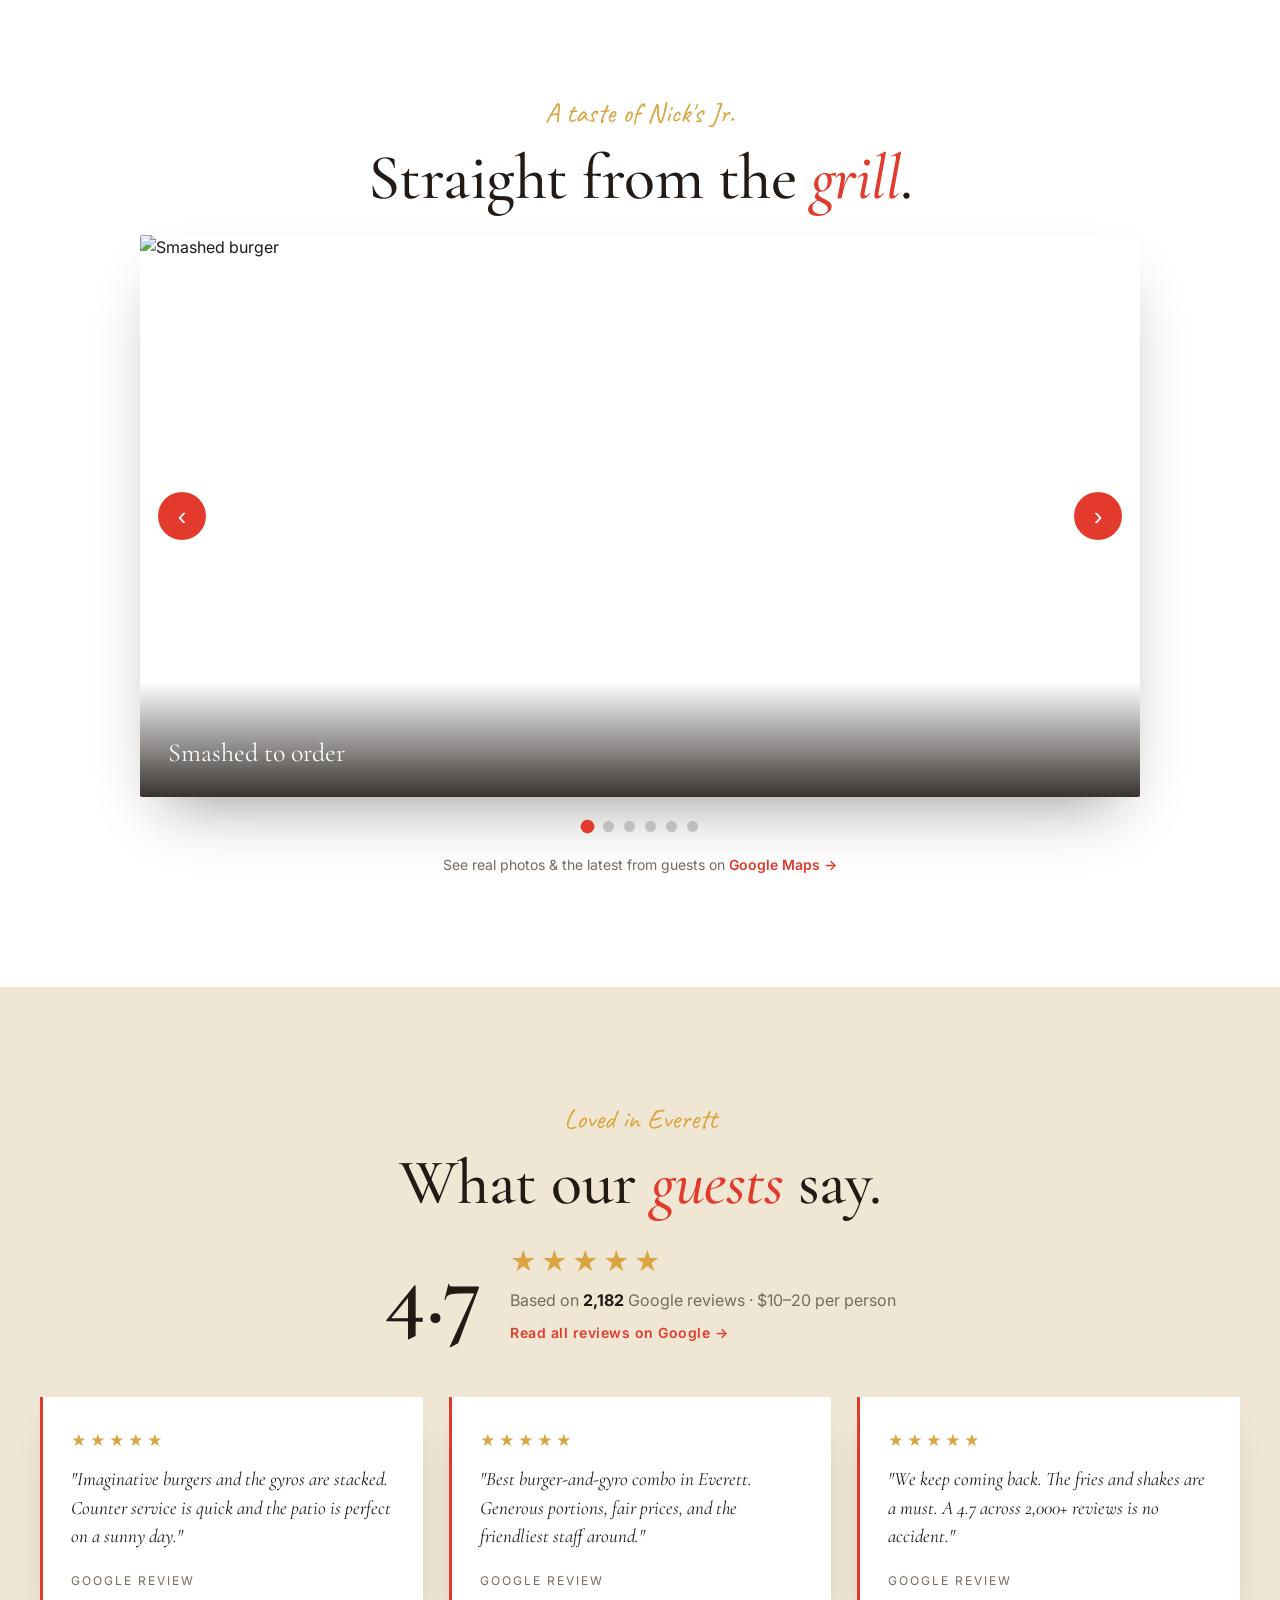
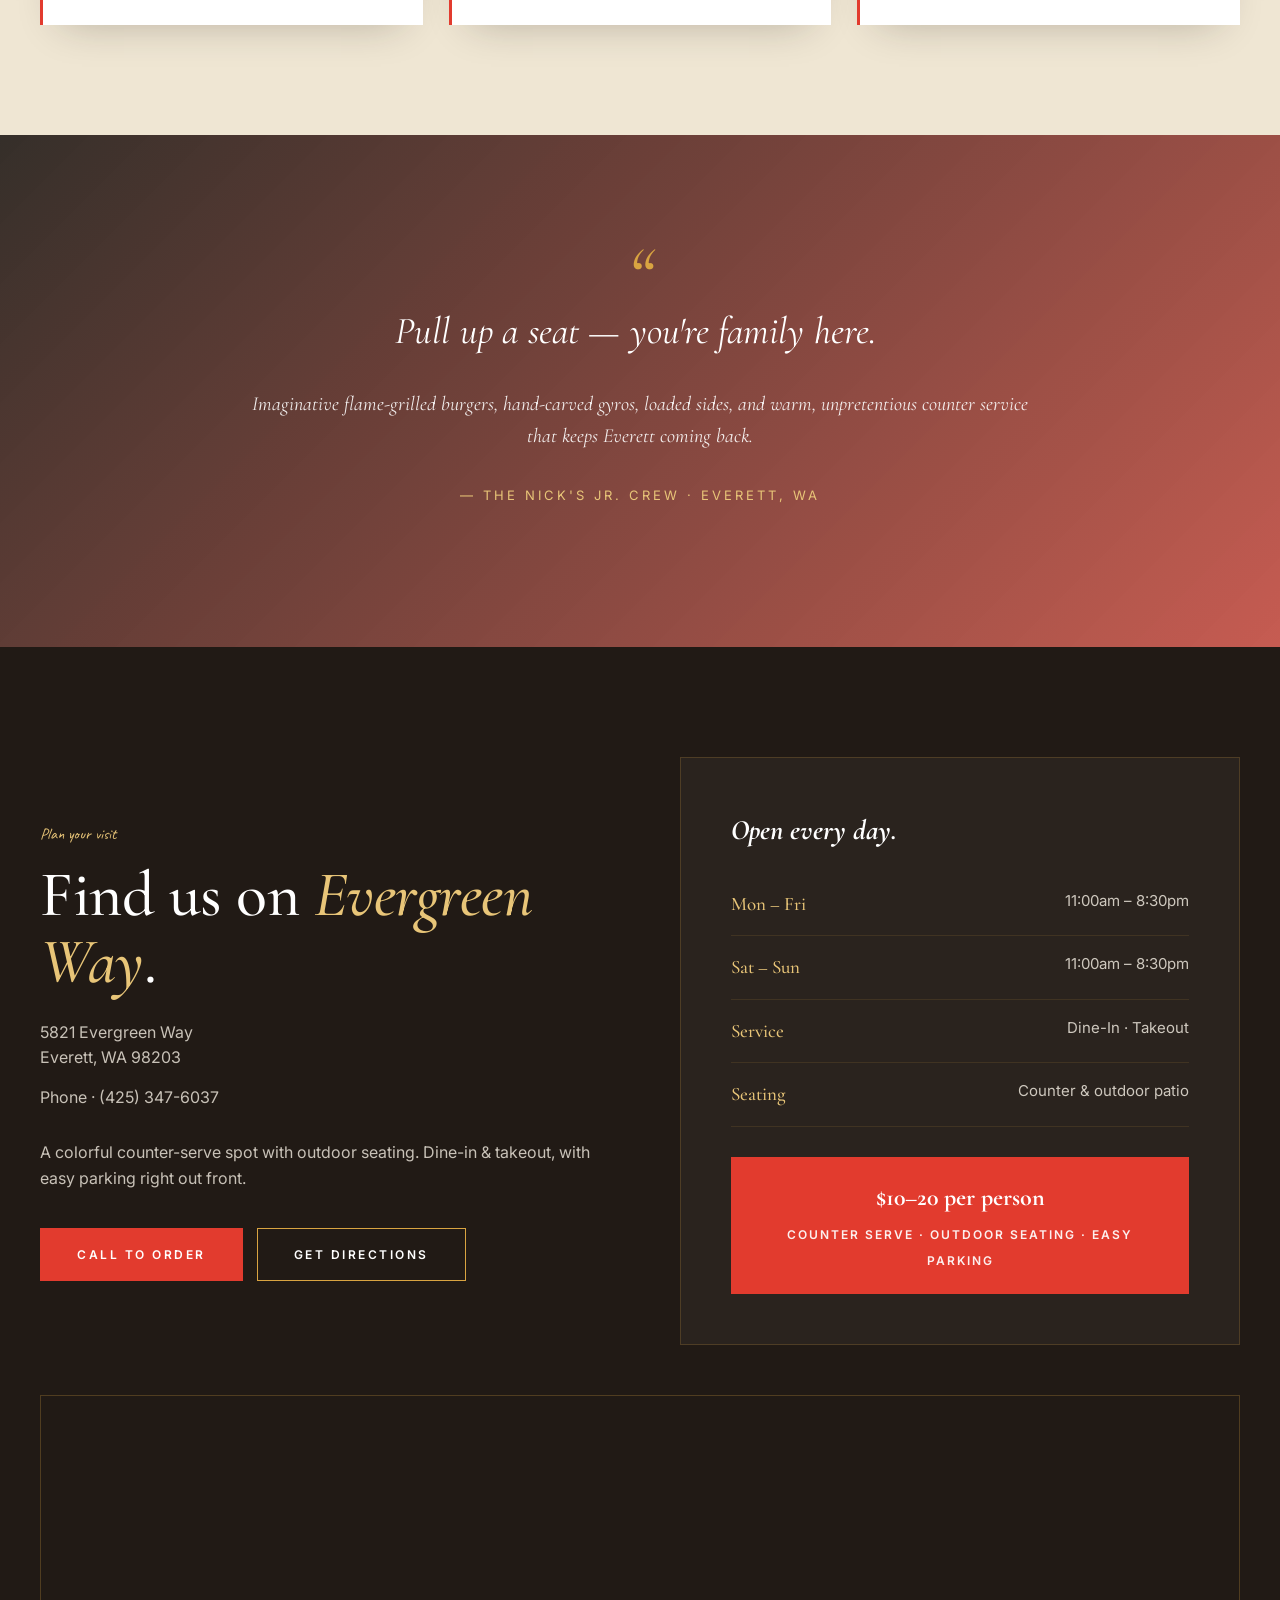
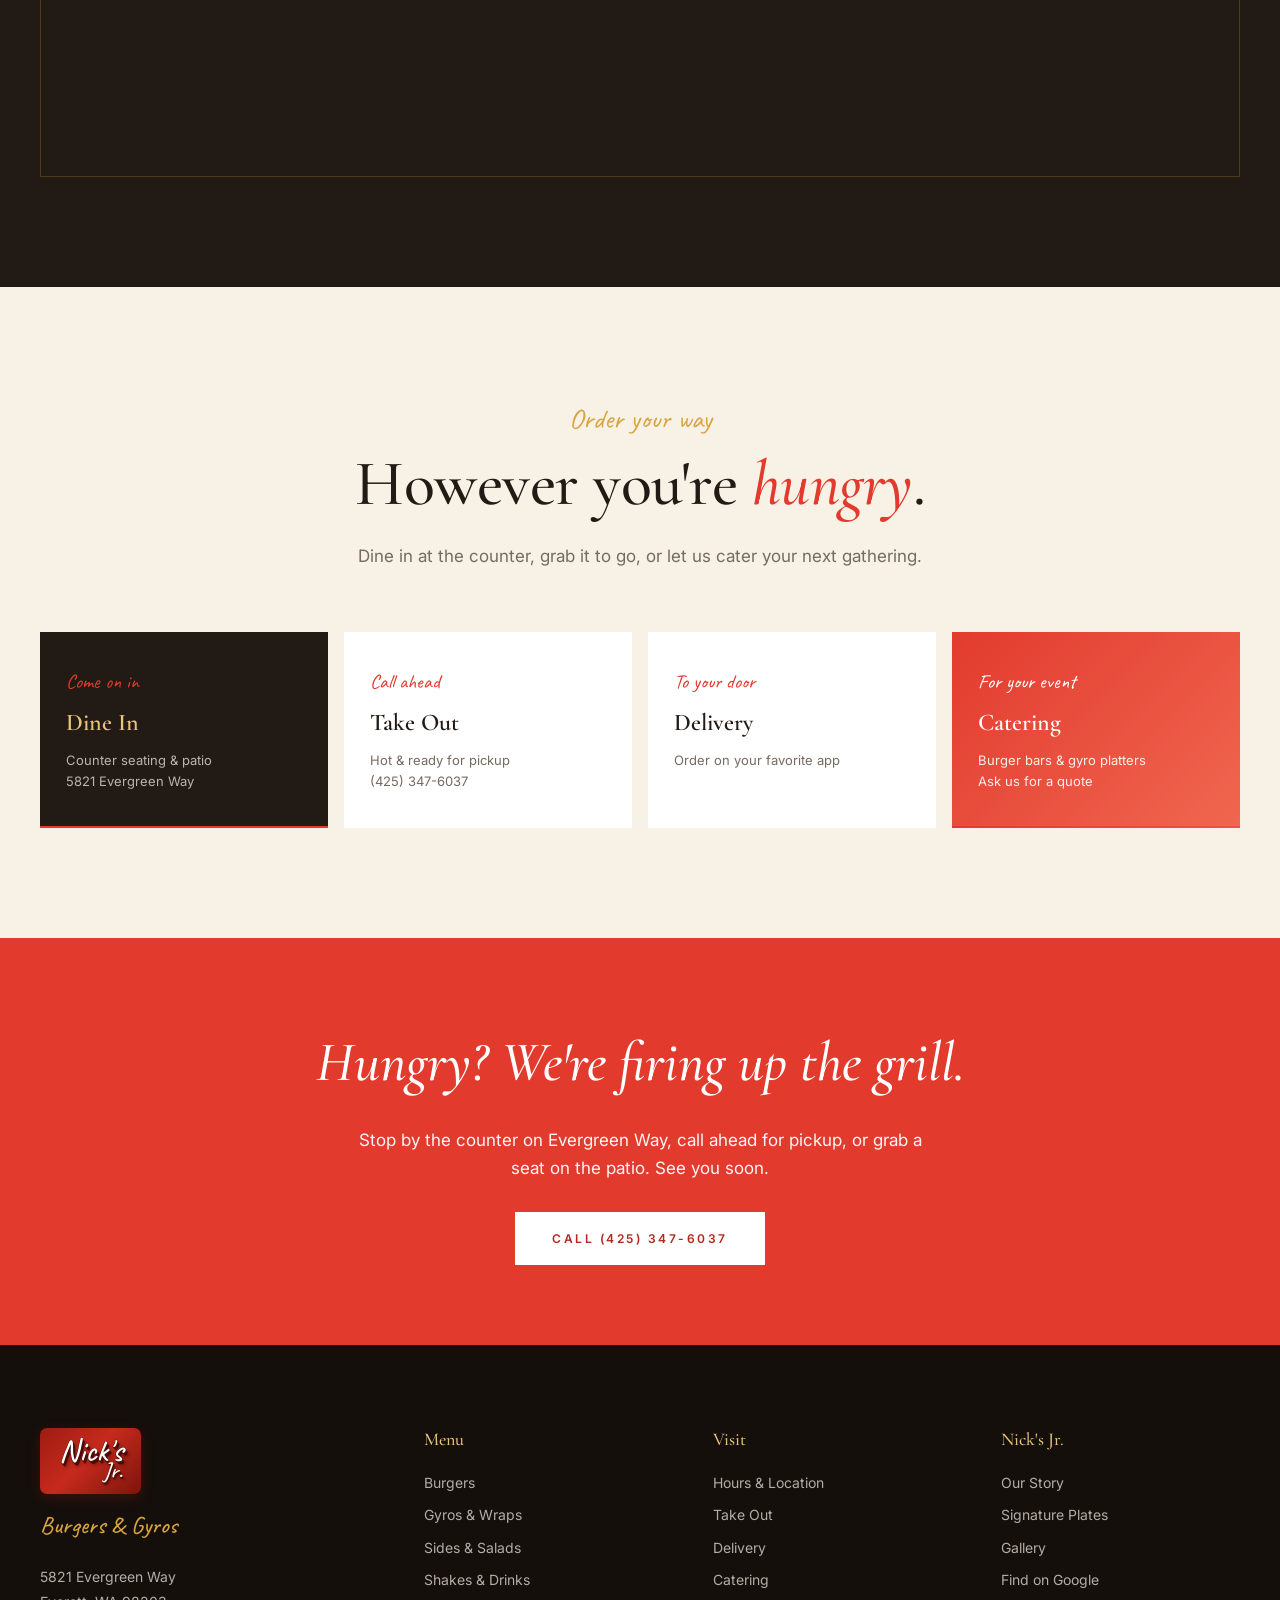
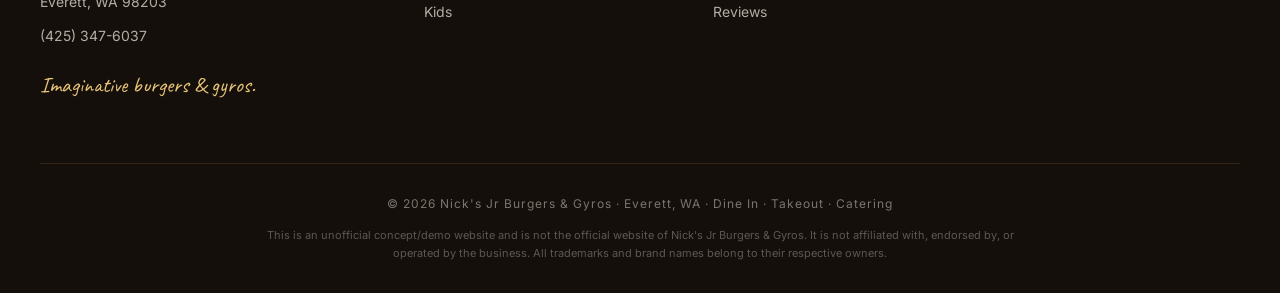
==== commit fce4603a: "Add top-of-page demo disclaimer banner Surface the unofficial/not-affiliated notice in a banner at t" ====
--- a/index.html
+++ b/index.html
@@ -33,6 +33,10 @@
   img { max-width: 100%; display: block; }
   a { color: inherit; text-decoration: none; transition: color .3s; }
 
+  /* ---------- DEMO BANNER ---------- */
+  .demo-banner { background: #2a2622; color: #f3e7d3; text-align: center; font-size: 12.5px; line-height: 1.5; padding: 9px 18px; letter-spacing: .3px; border-bottom: 2px solid var(--red); }
+  .demo-banner strong { color: #fff; }
+
   /* ---------- TOP STRIP ---------- */
   .top-strip { background: var(--char-deep); color: var(--gold-soft); font-size: 12px; letter-spacing: 2px; text-transform: uppercase; text-align: center; padding: 8px 16px; font-weight: 500; }
   .top-strip span { margin: 0 14px; opacity: .9; }
@@ -290,6 +294,9 @@
 </style>
 </head>
 <body>
+
+<!-- DEMO DISCLAIMER BANNER -->
+<div class="demo-banner">Unofficial concept/demo site &mdash; <strong>not the official website</strong> of Nick's Jr Burgers &amp; Gyros, and not affiliated with the business.</div>
 
 <!-- TOP STRIP -->
 <div class="top-strip">
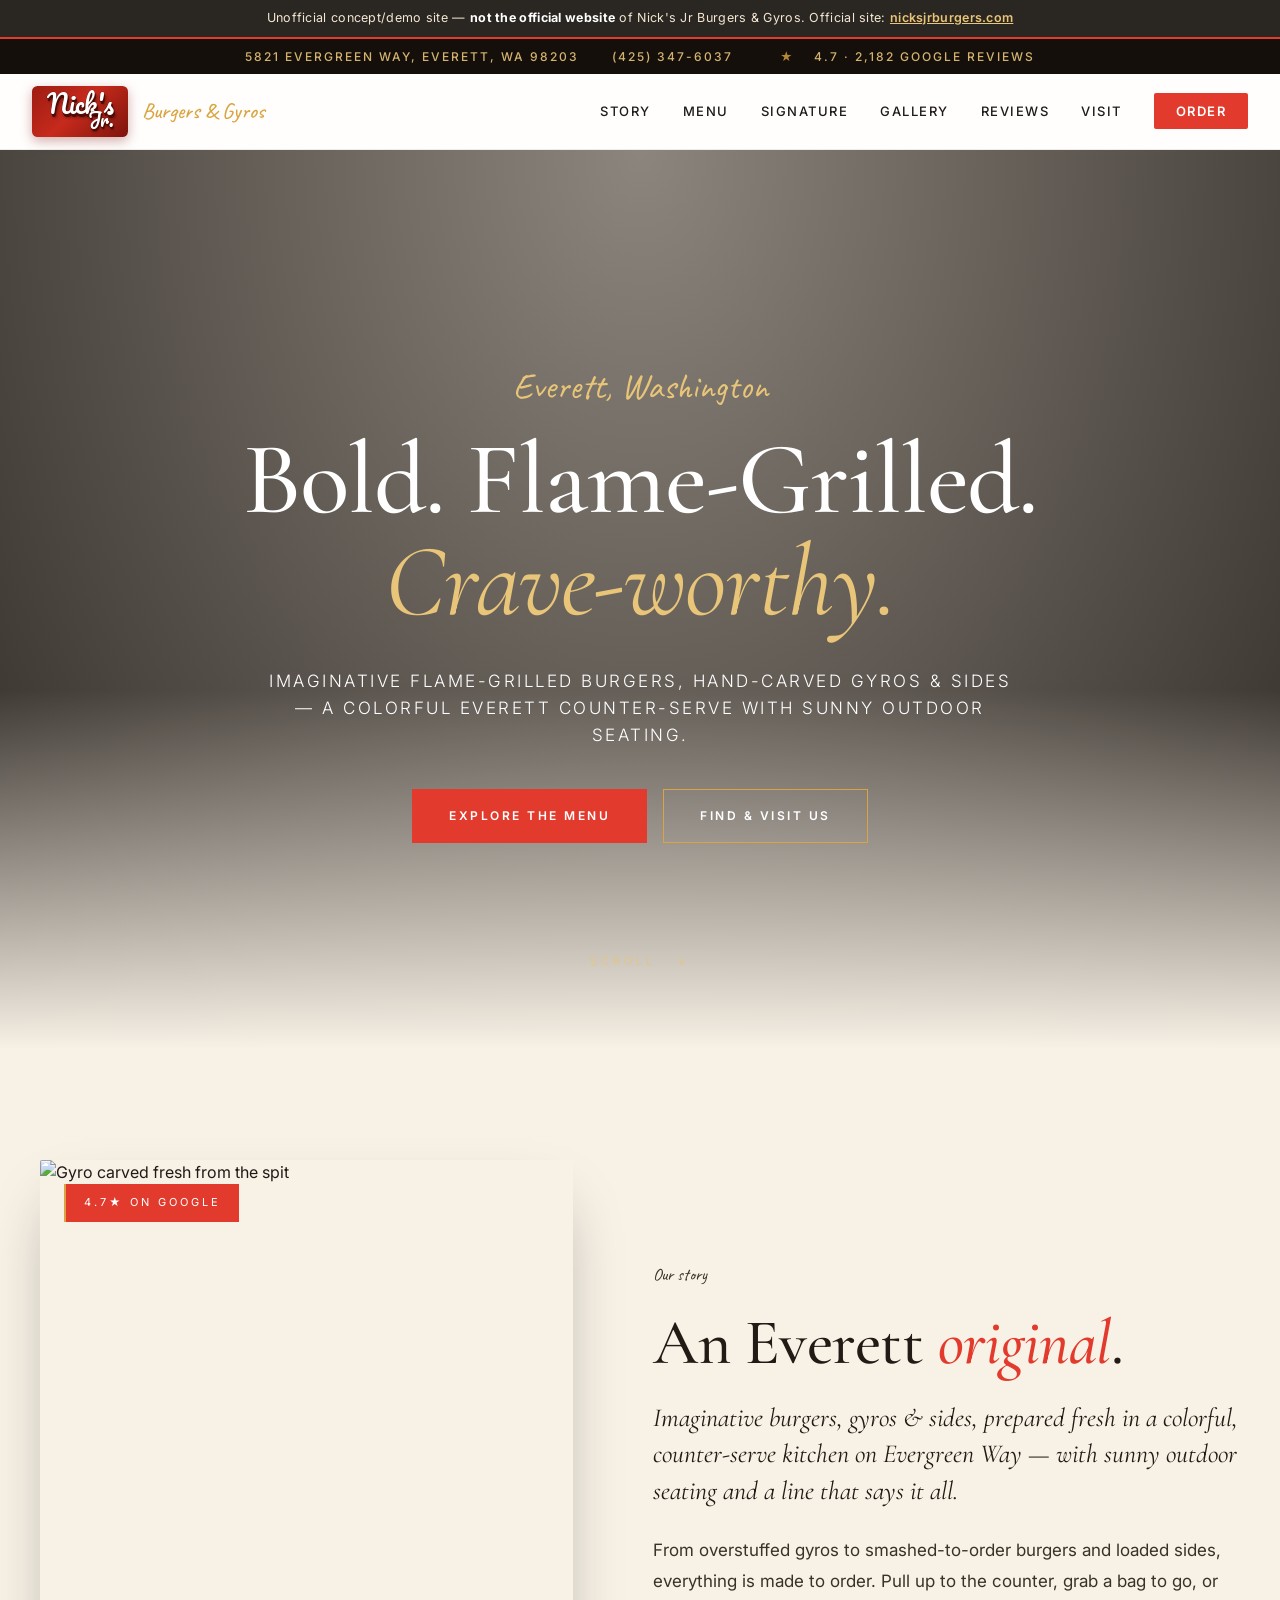
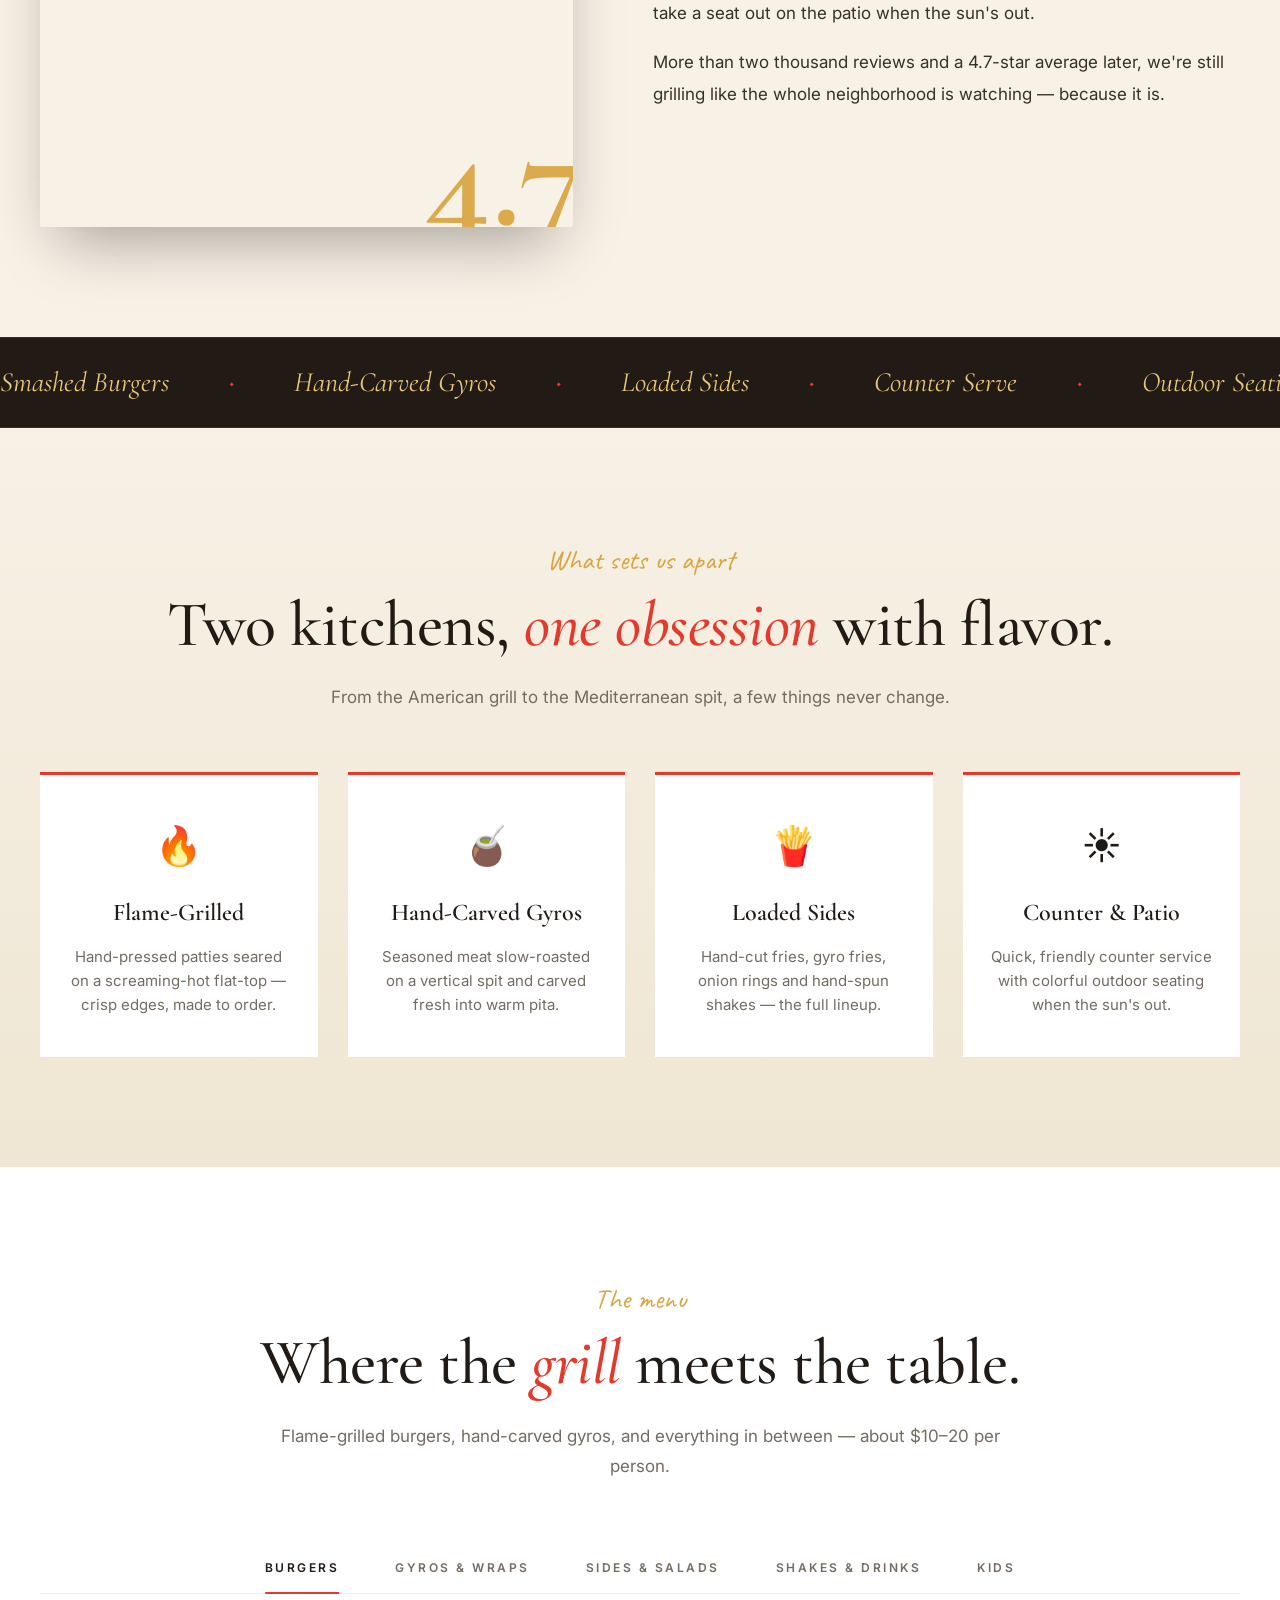
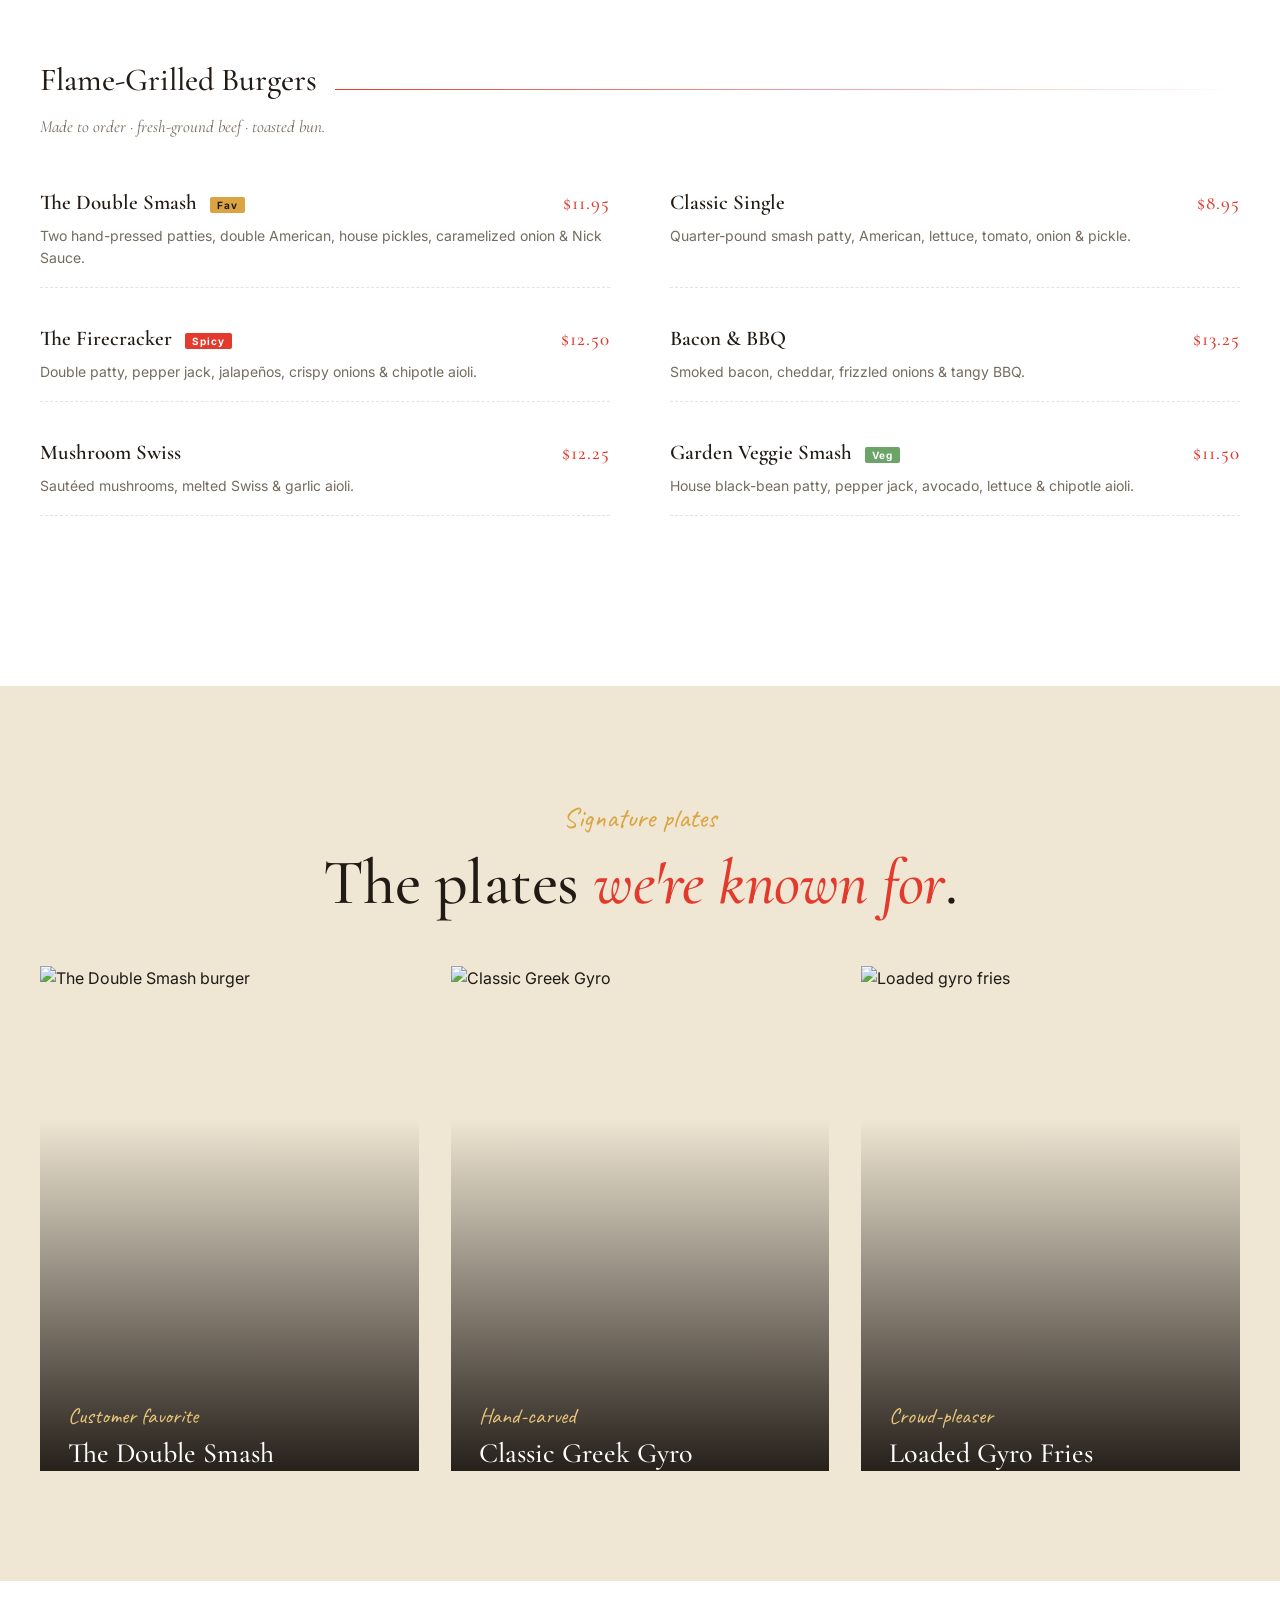
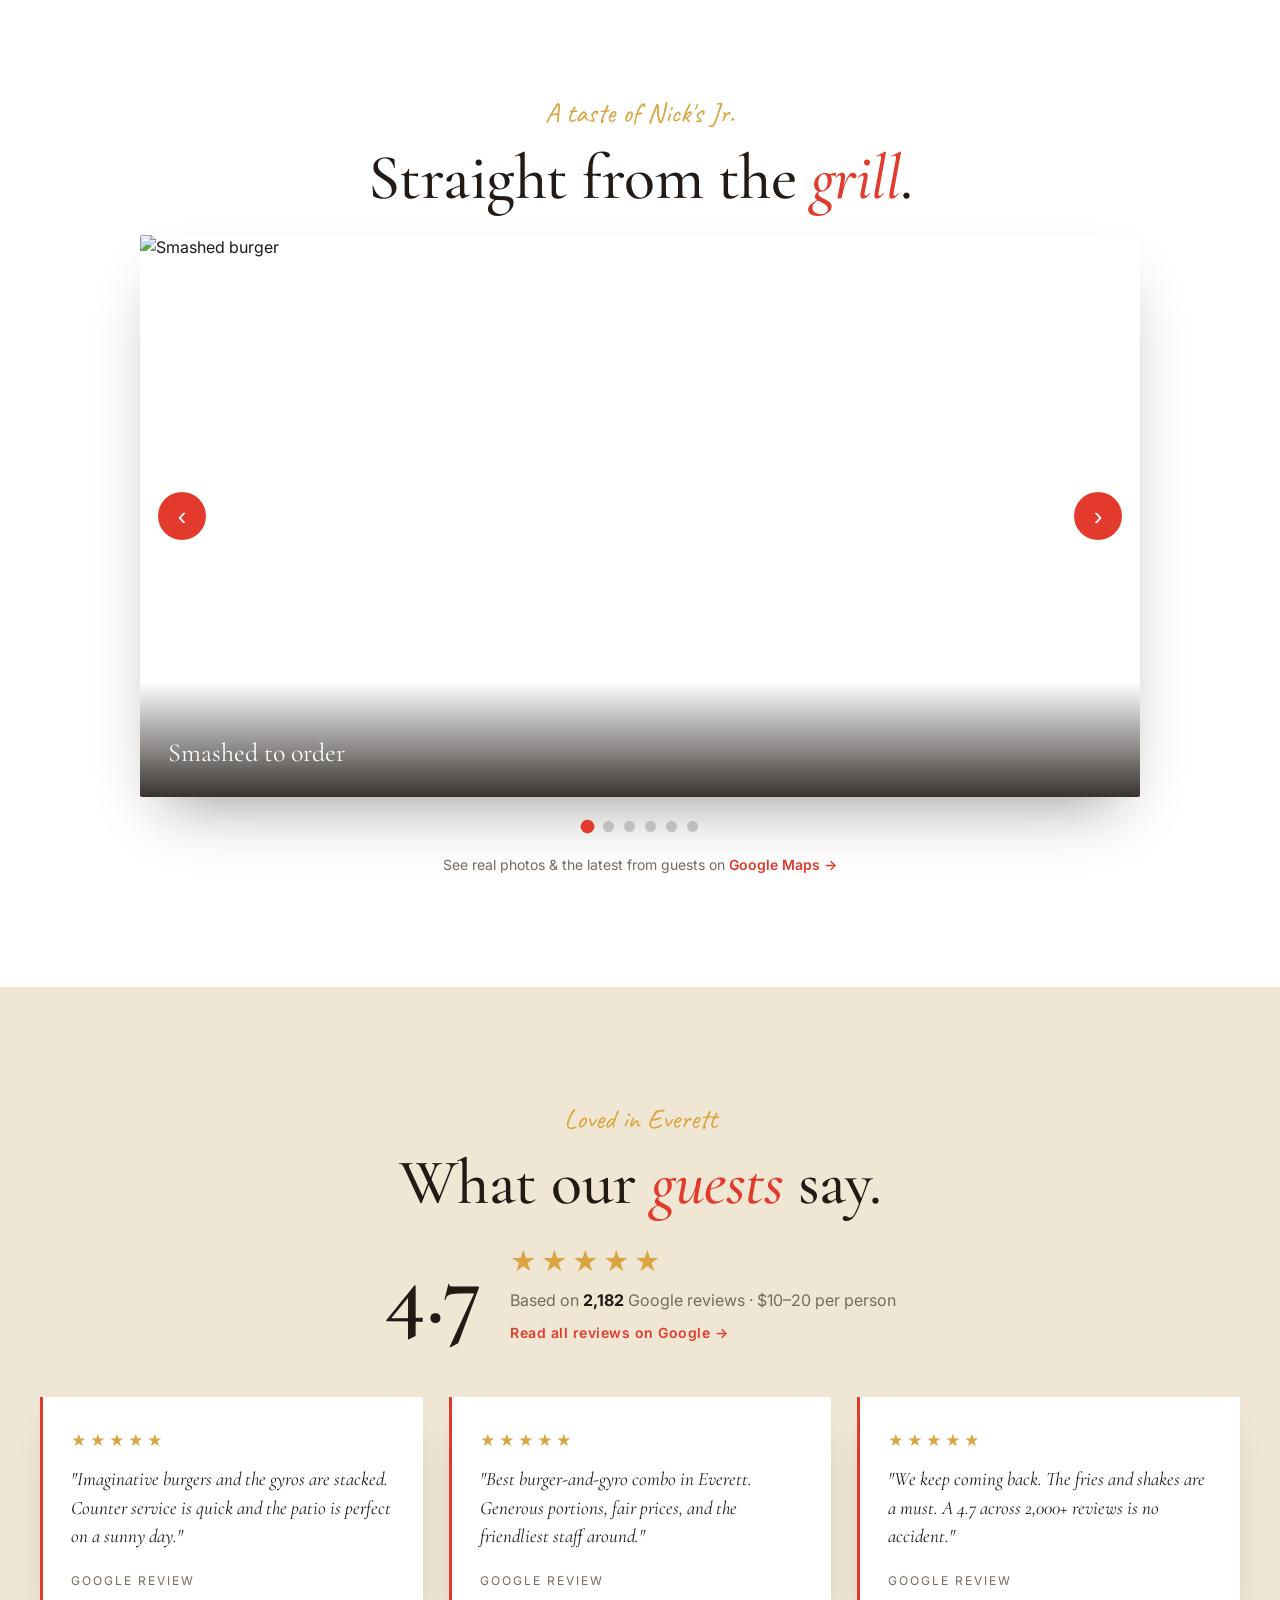
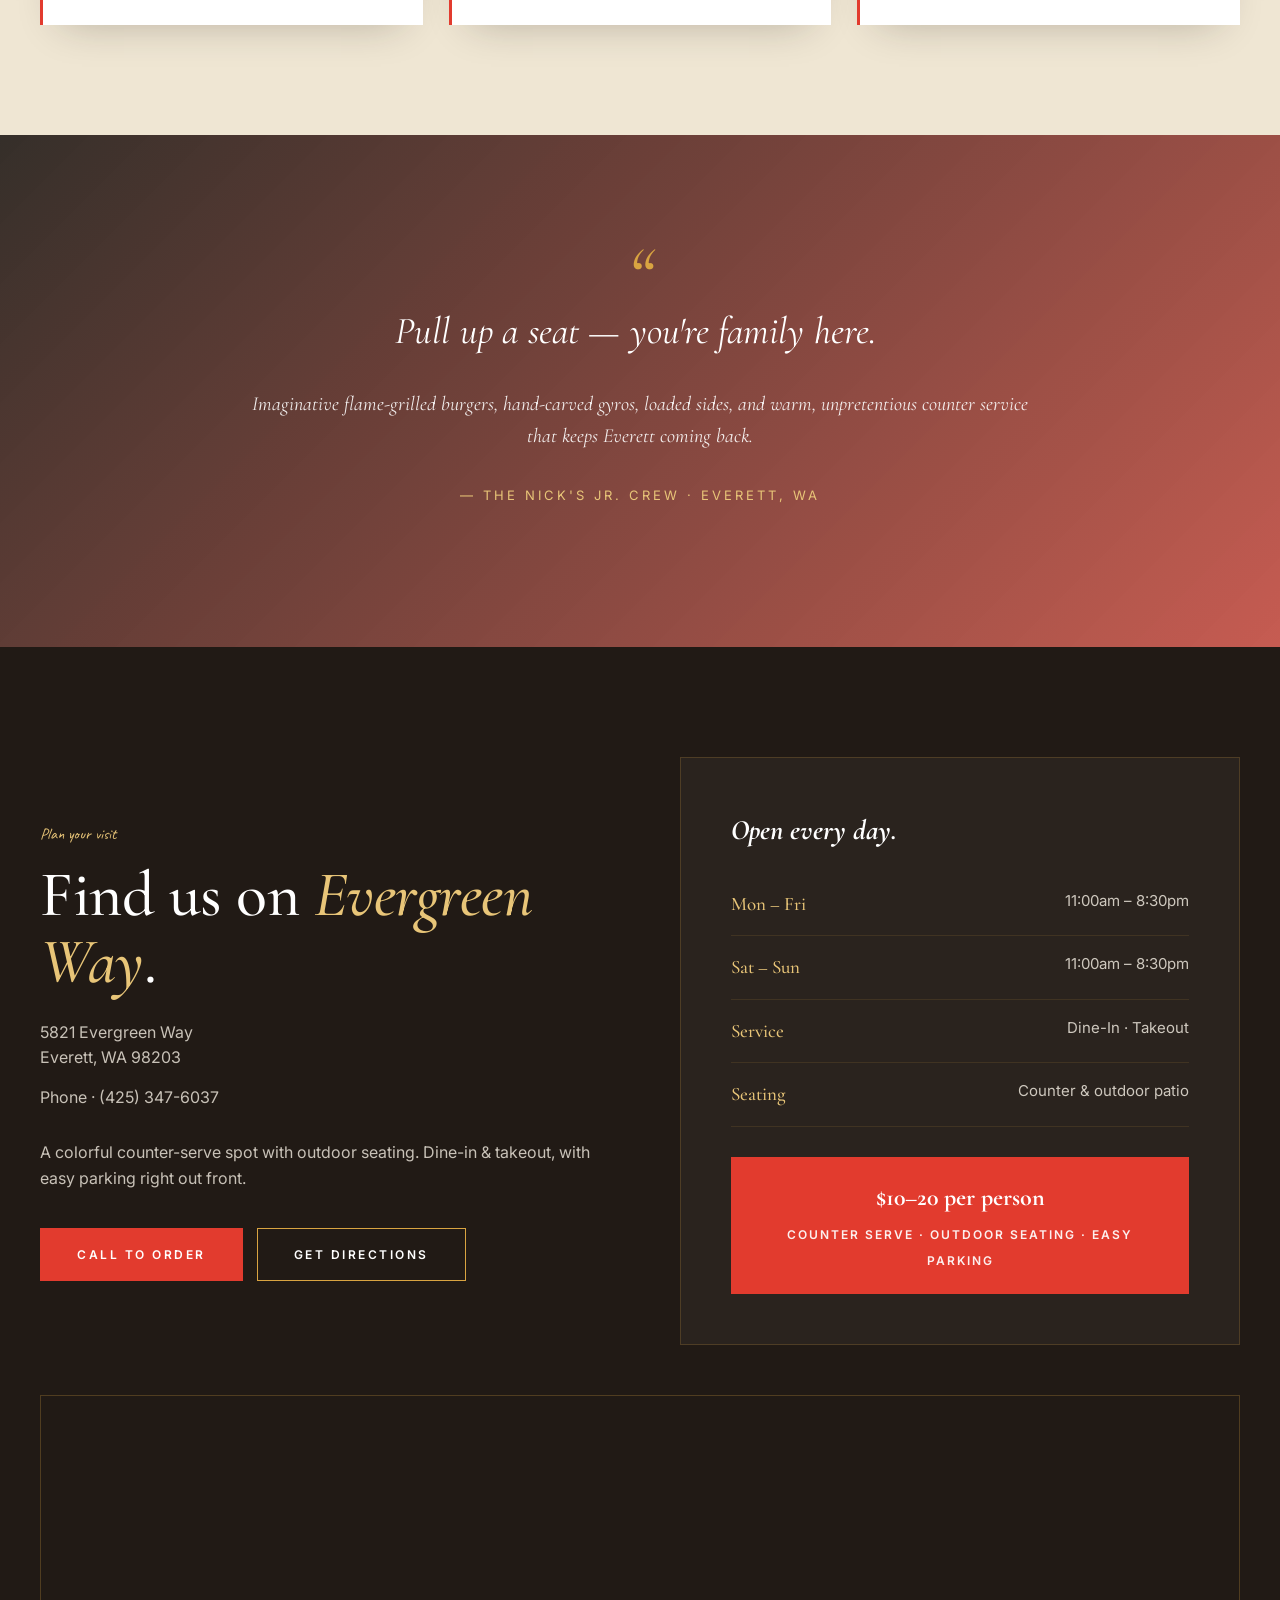
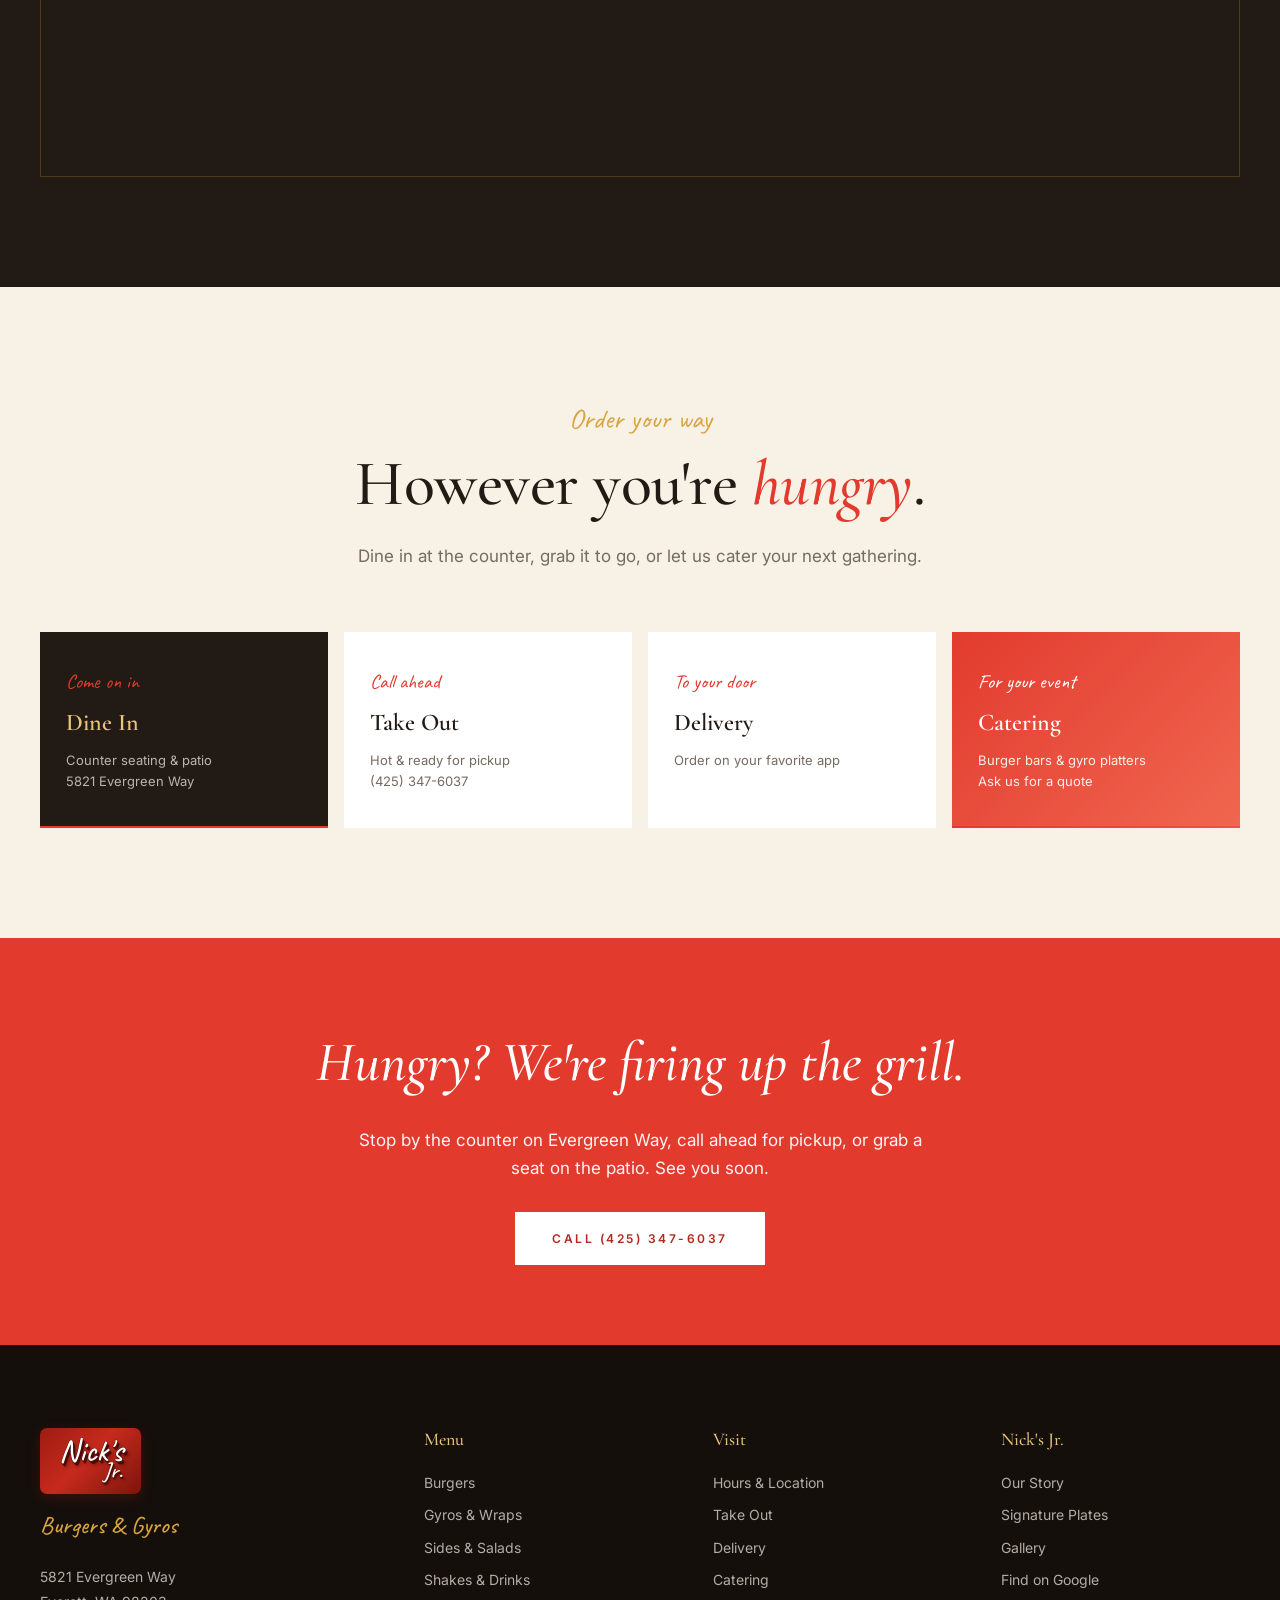
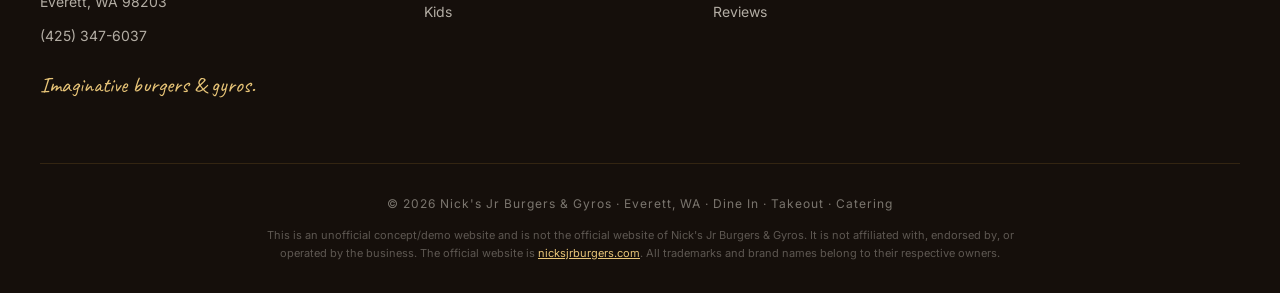
==== commit c3c3d7f9: "Link the official website in the demo disclaimers Point visitors to nicksjrburgers.com from both the" ====
--- a/index.html
+++ b/index.html
@@ -36,6 +36,8 @@
   /* ---------- DEMO BANNER ---------- */
   .demo-banner { background: #2a2622; color: #f3e7d3; text-align: center; font-size: 12.5px; line-height: 1.5; padding: 9px 18px; letter-spacing: .3px; border-bottom: 2px solid var(--red); }
   .demo-banner strong { color: #fff; }
+  .demo-banner a { color: var(--gold-soft); font-weight: 600; text-decoration: underline; }
+  .demo-banner a:hover { color: #fff; }
 
   /* ---------- TOP STRIP ---------- */
   .top-strip { background: var(--char-deep); color: var(--gold-soft); font-size: 12px; letter-spacing: 2px; text-transform: uppercase; text-align: center; padding: 8px 16px; font-weight: 500; }
@@ -248,6 +250,7 @@
   .foot ul a:hover { color: var(--gold-soft); }
   .copyright { max-width: 1200px; margin: 30px auto 0; font-size: 12px; color: rgba(247,241,230,.45); text-align: center; letter-spacing: 1px; }
   .disclaimer { max-width: 760px; margin: 14px auto 0; font-size: 11px; line-height: 1.6; color: rgba(247,241,230,.32); text-align: center; }
+  .disclaimer a { color: var(--gold-soft); text-decoration: underline; }
 
   /* ---------- REVEAL ---------- */
   .reveal { opacity: 0; transform: translateY(40px); transition: opacity 1s ease, transform 1s ease; }
@@ -296,7 +299,7 @@
 <body>
 
 <!-- DEMO DISCLAIMER BANNER -->
-<div class="demo-banner">Unofficial concept/demo site &mdash; <strong>not the official website</strong> of Nick's Jr Burgers &amp; Gyros, and not affiliated with the business.</div>
+<div class="demo-banner">Unofficial concept/demo site &mdash; <strong>not the official website</strong> of Nick's Jr Burgers &amp; Gyros. Official site: <a href="http://www.nicksjrburgers.com/" target="_blank" rel="noopener">nicksjrburgers.com</a></div>
 
 <!-- TOP STRIP -->
 <div class="top-strip">
@@ -659,7 +662,7 @@
     </div>
   </div>
   <p class="copyright">&copy; <span id="yr">2026</span> Nick's Jr Burgers &amp; Gyros &middot; Everett, WA &middot; Dine In &middot; Takeout &middot; Catering</p>
-  <p class="disclaimer">This is an unofficial concept/demo website and is not the official website of Nick's Jr Burgers &amp; Gyros. It is not affiliated with, endorsed by, or operated by the business. All trademarks and brand names belong to their respective owners.</p>
+  <p class="disclaimer">This is an unofficial concept/demo website and is not the official website of Nick's Jr Burgers &amp; Gyros. It is not affiliated with, endorsed by, or operated by the business. The official website is <a href="http://www.nicksjrburgers.com/" target="_blank" rel="noopener">nicksjrburgers.com</a>. All trademarks and brand names belong to their respective owners.</p>
 </footer>
 
 <script>
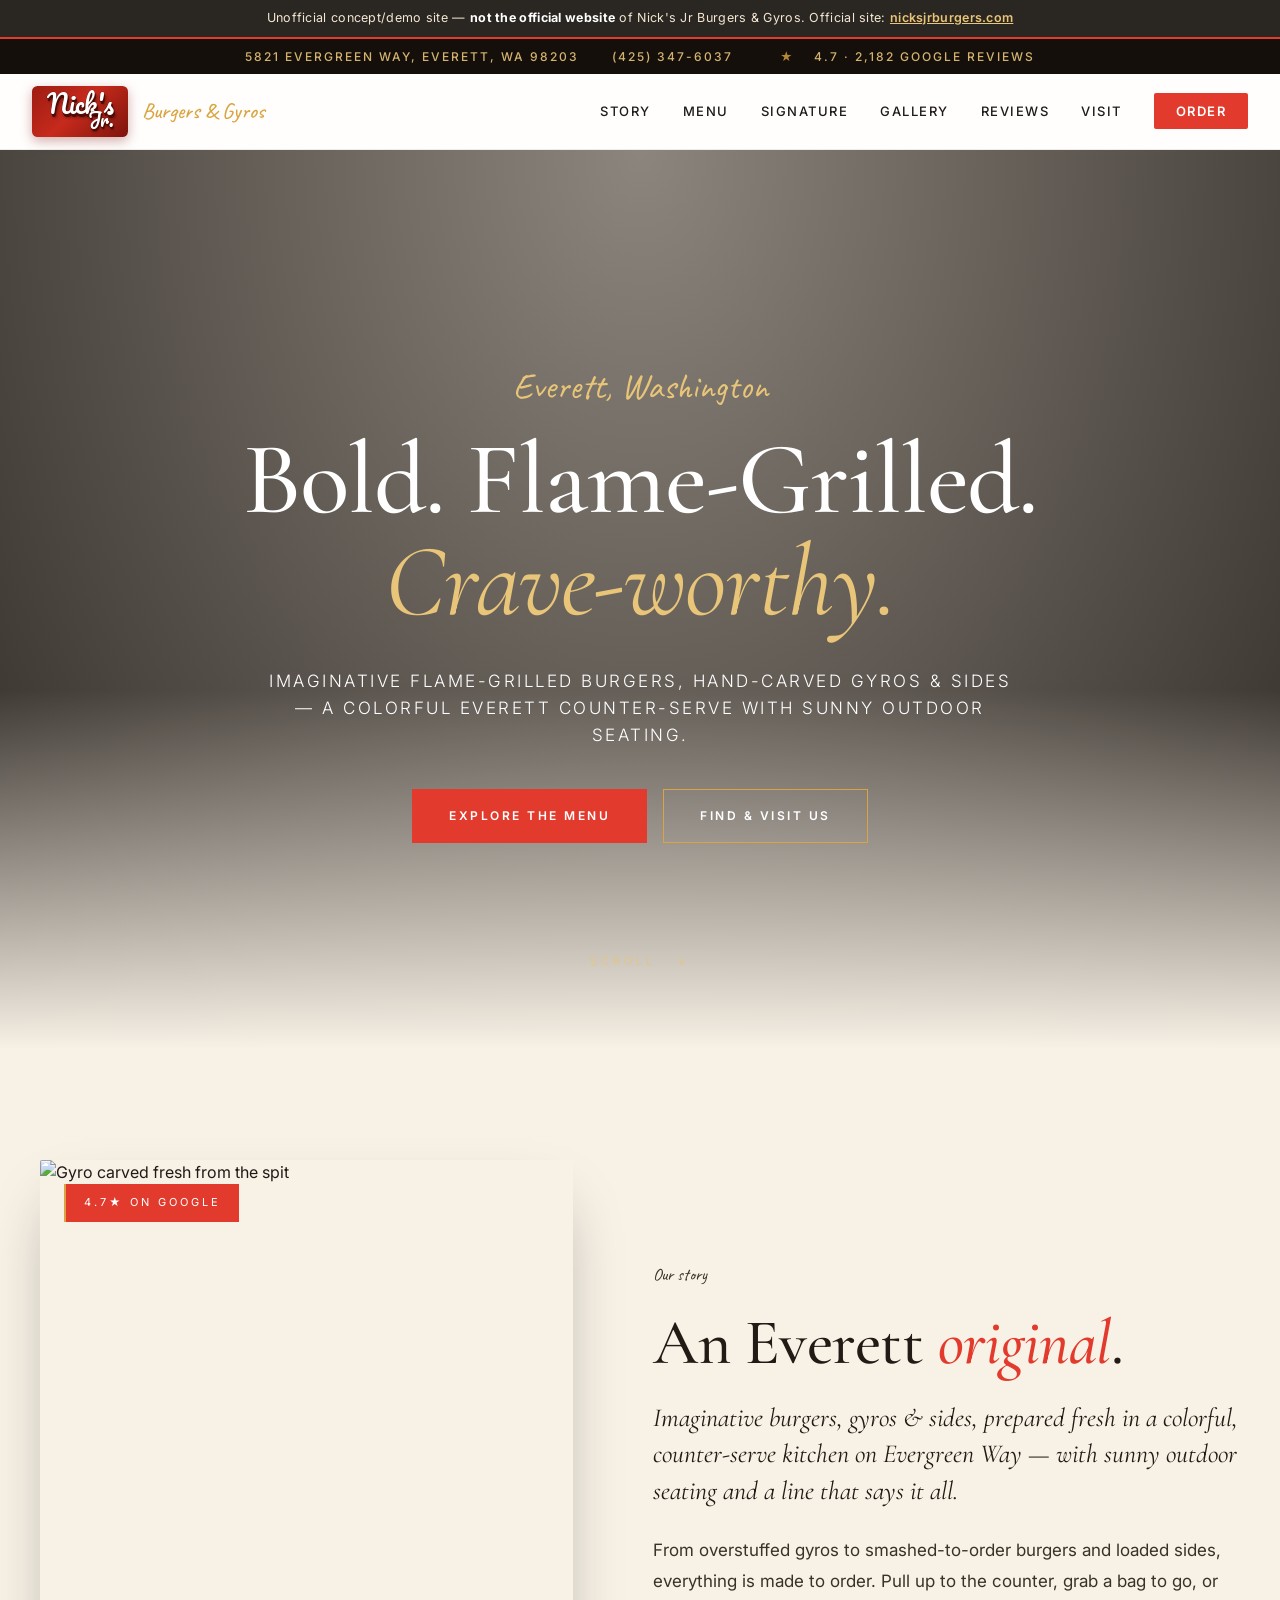
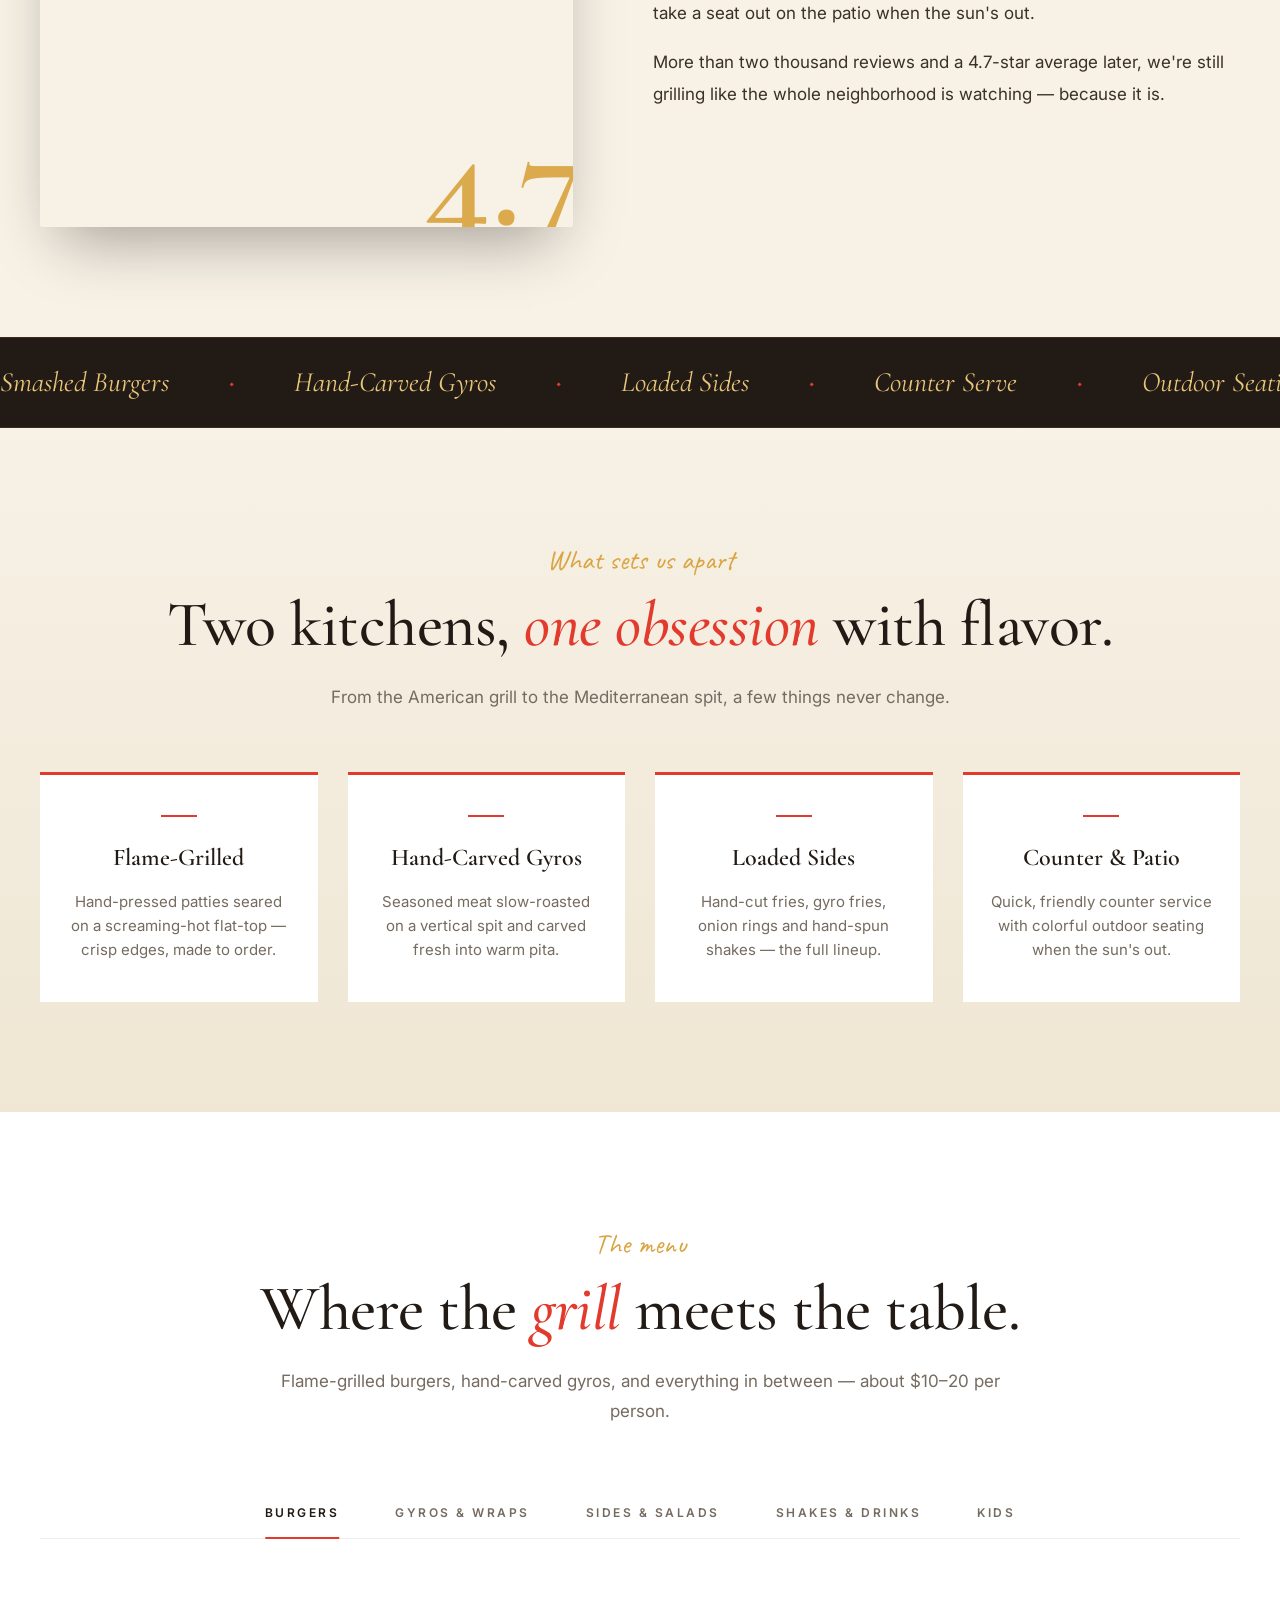
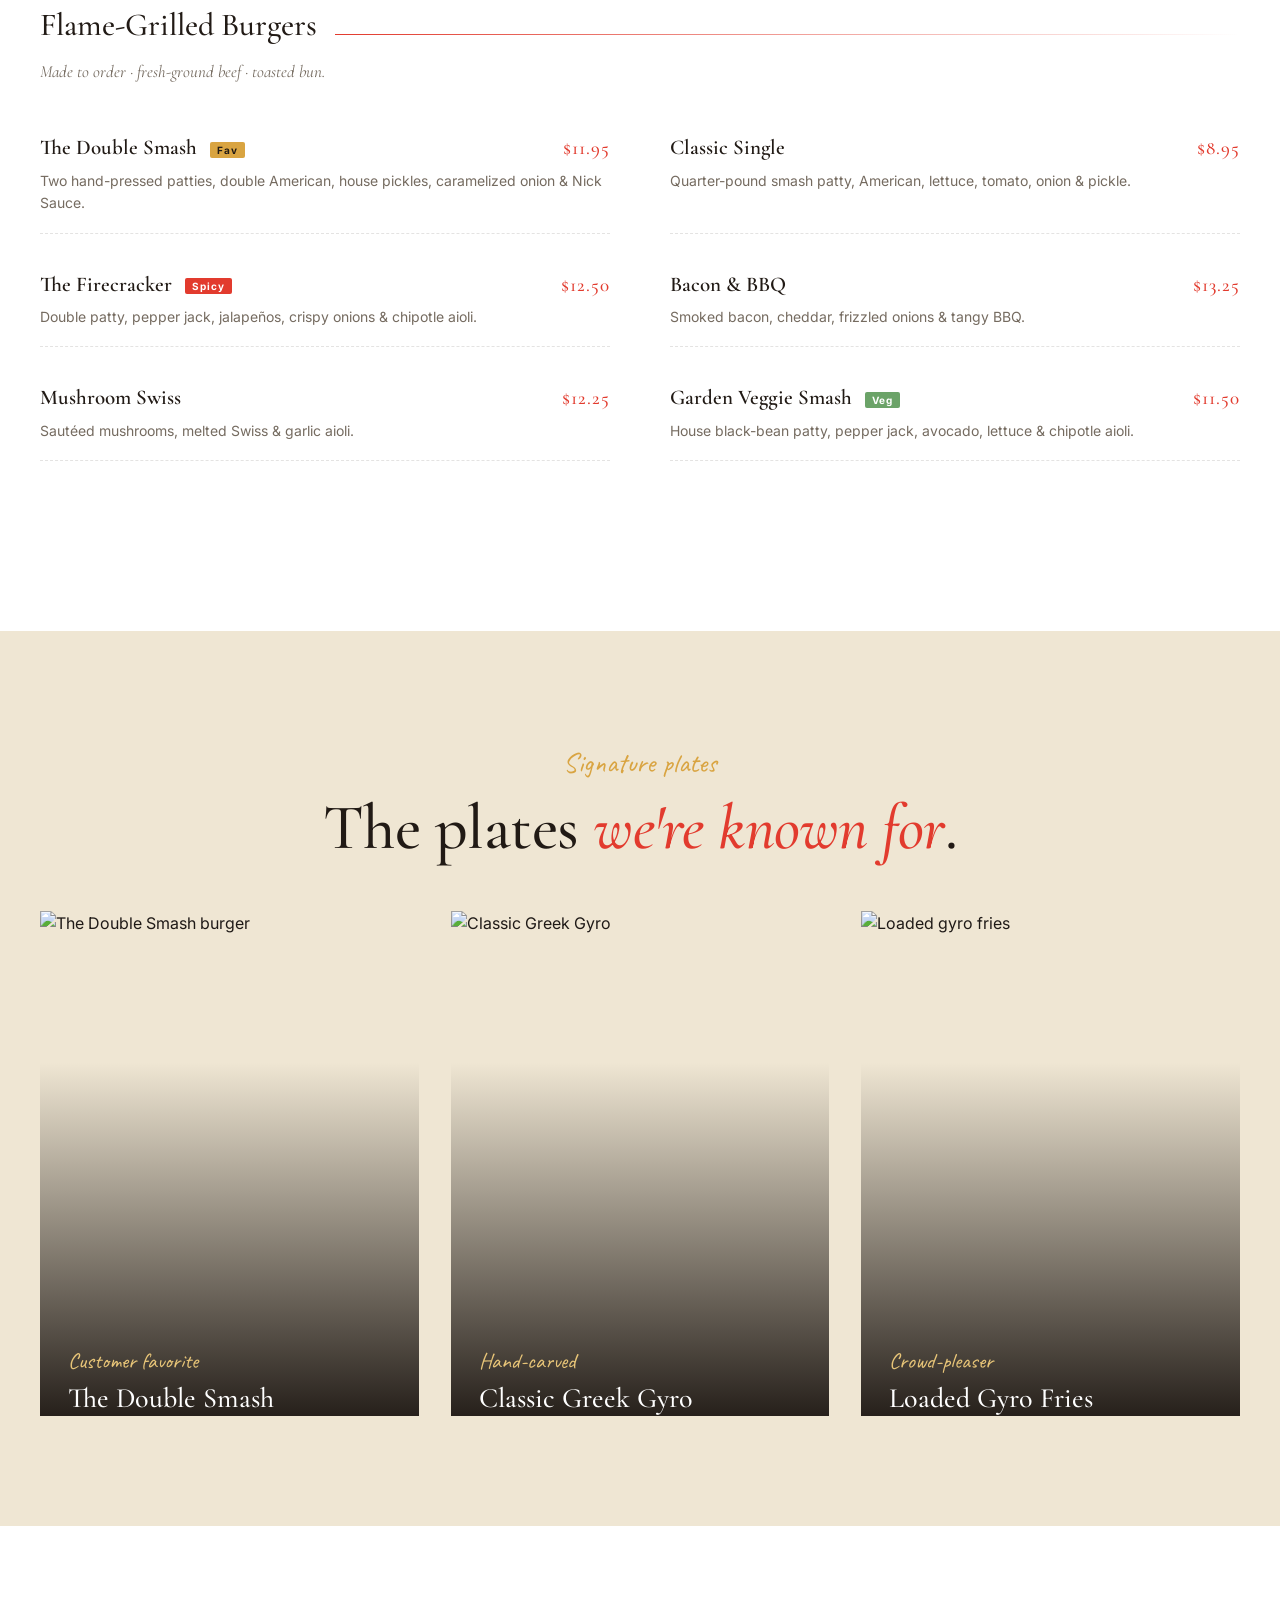
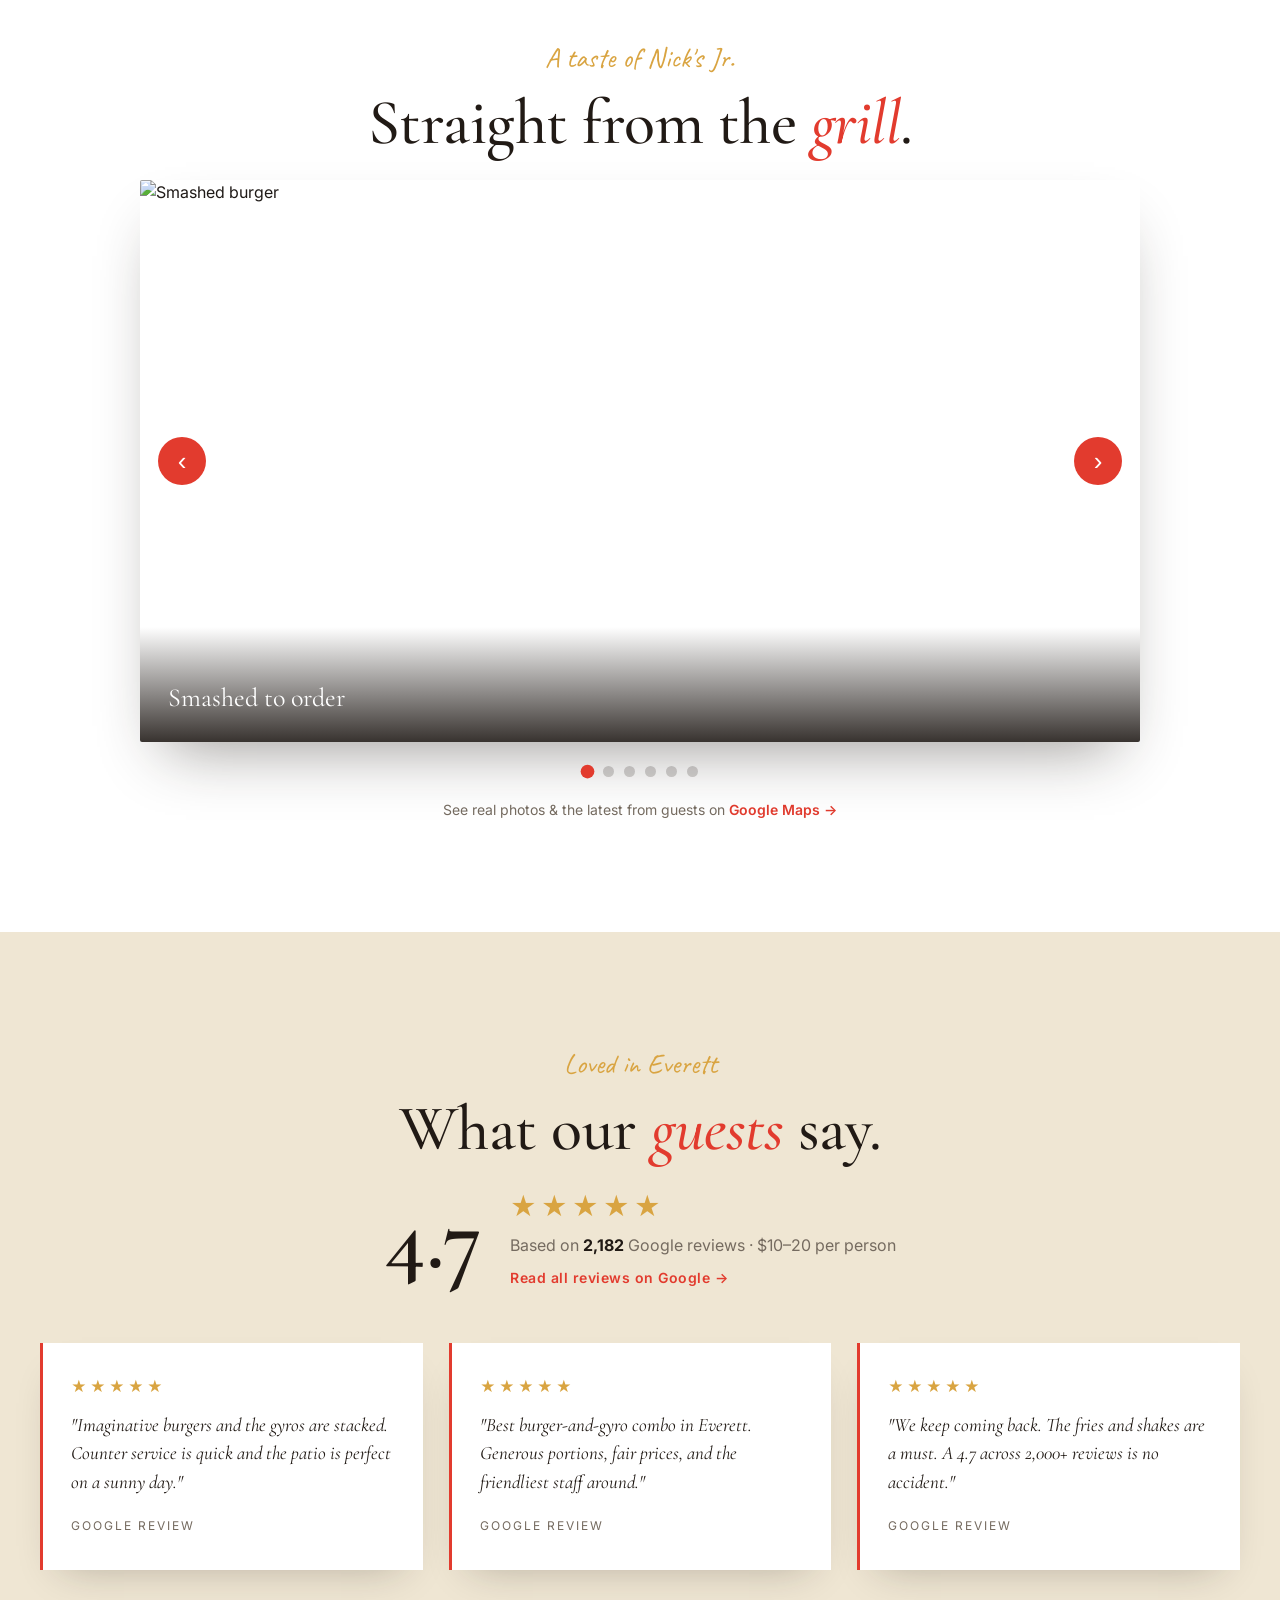
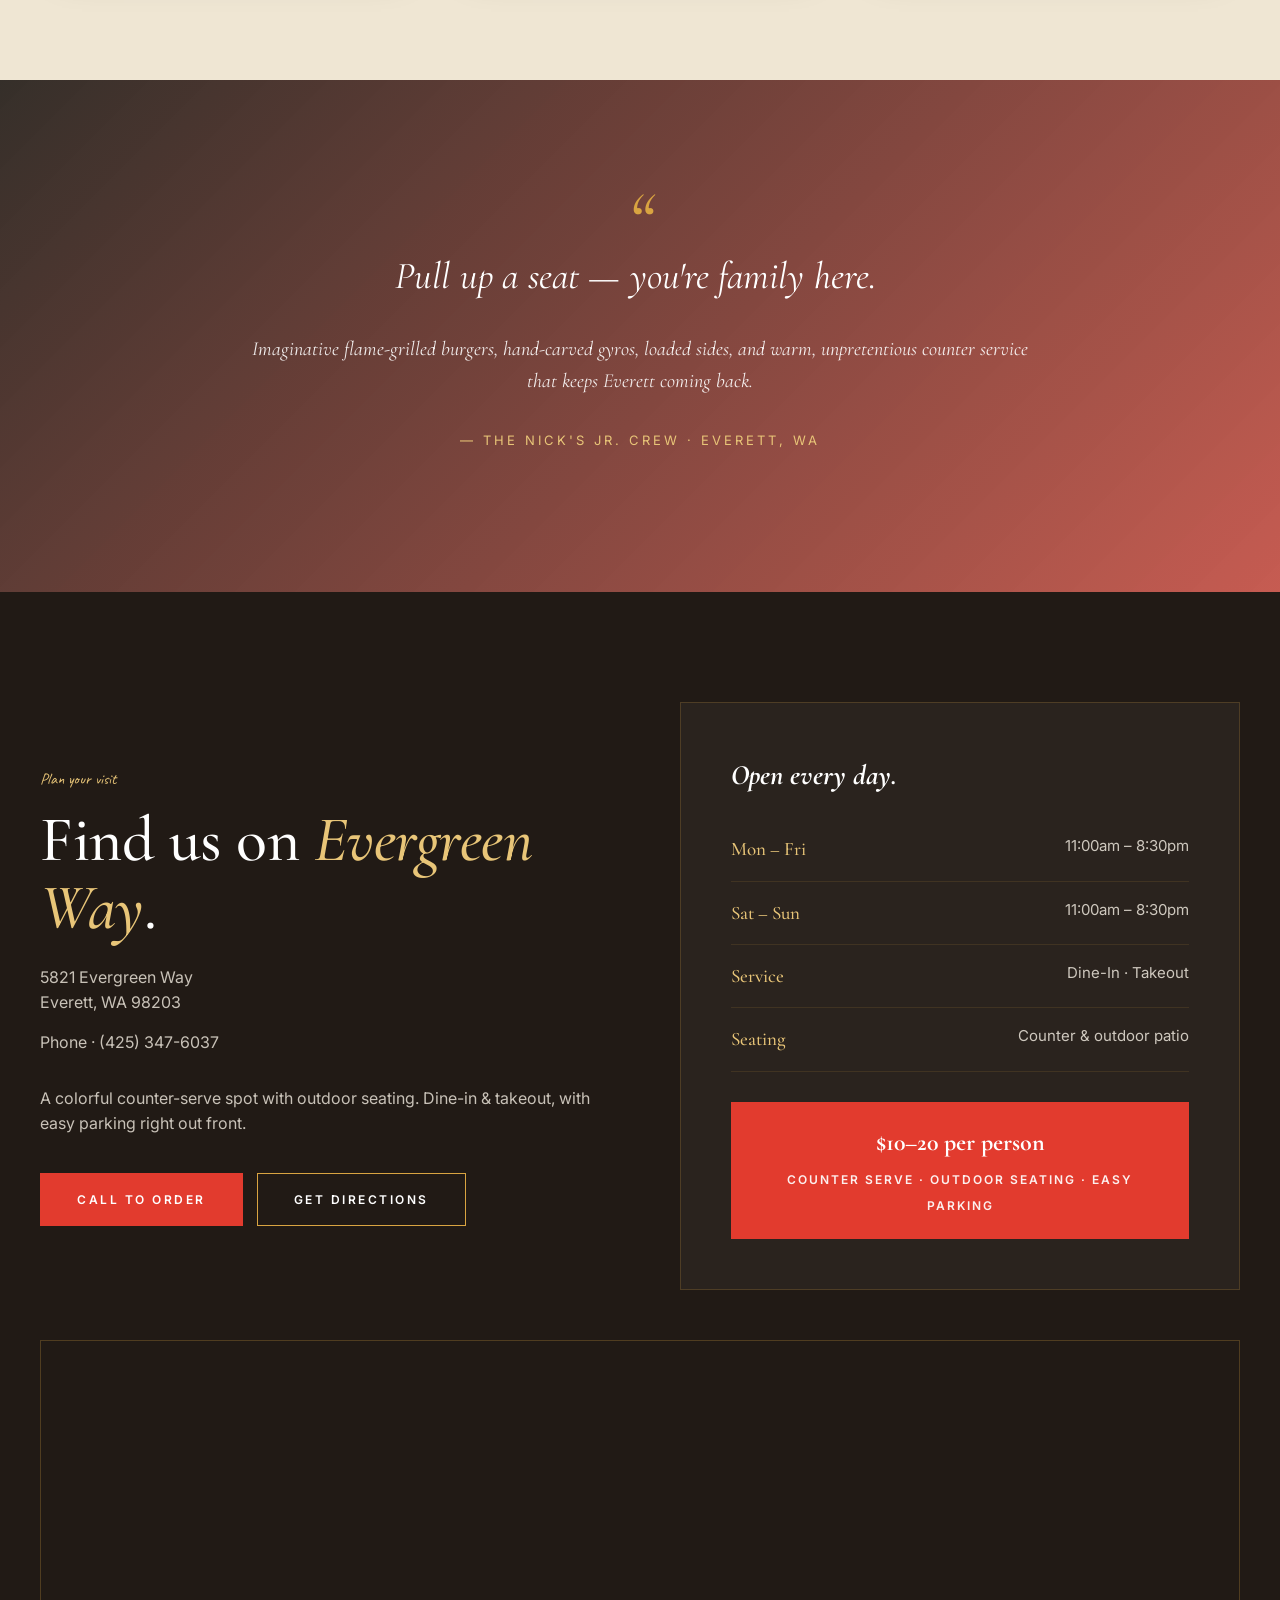
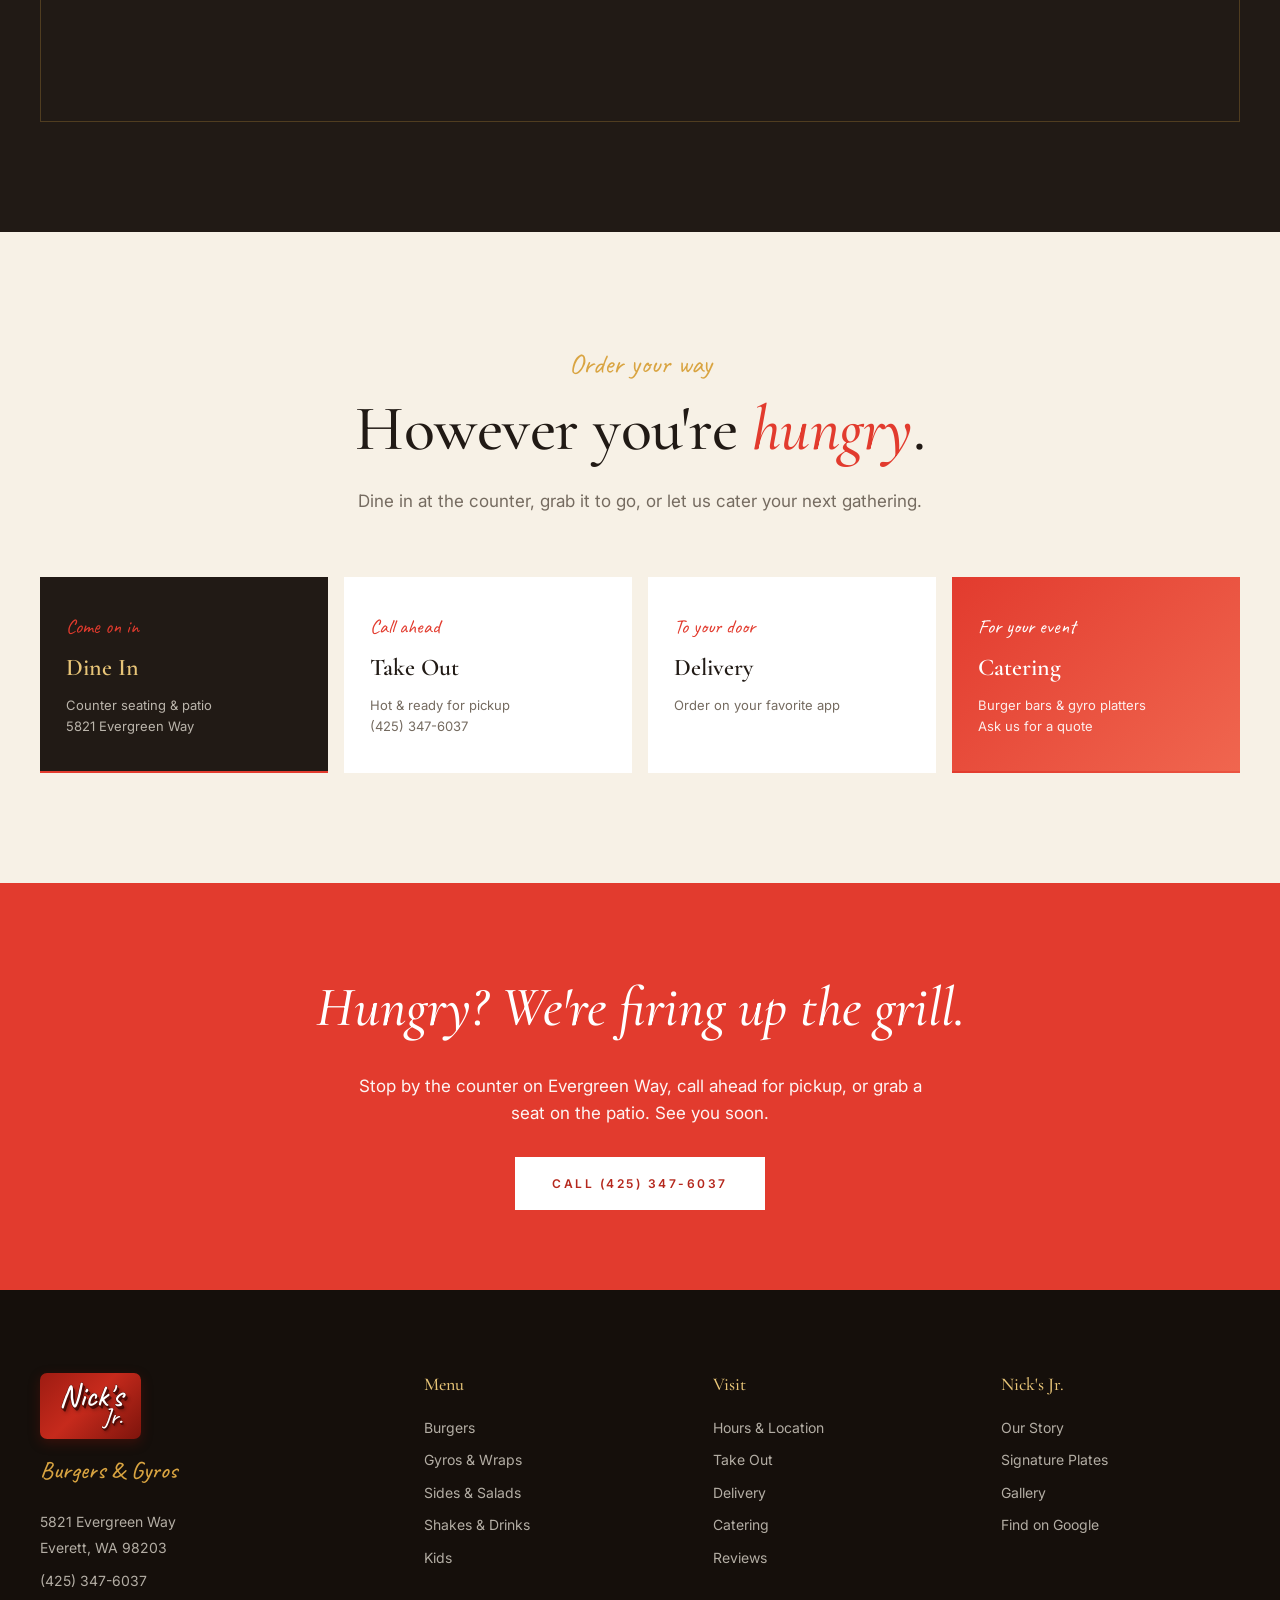
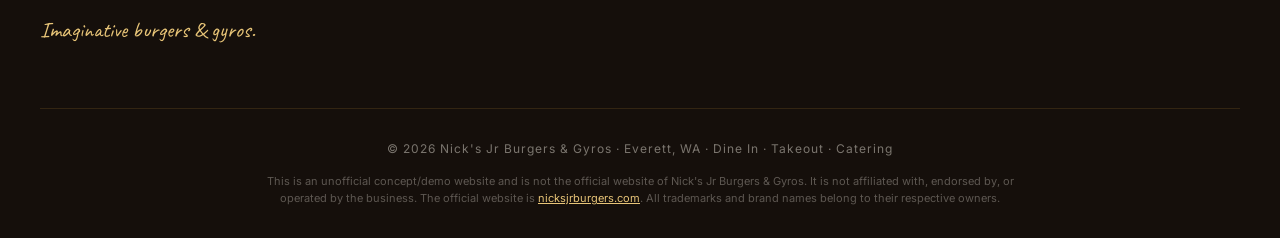
==== commit dc08c1e9: "Replace emoji value-card icons with a minimal accent line Swap the four emoji icons for a clean gold" ====
--- a/index.html
+++ b/index.html
@@ -121,7 +121,7 @@
   .values-grid { display: grid; grid-template-columns: repeat(4, 1fr); gap: 30px; margin-top: 50px; }
   .value-card { background: #fff; padding: 40px 28px; text-align: center; border-top: 3px solid var(--red); transition: transform .4s ease, box-shadow .4s ease; }
   .value-card:hover { transform: translateY(-8px); box-shadow: 0 25px 50px -15px rgba(33,26,21,.2); }
-  .value-icon { font-size: 38px; margin-bottom: 18px; }
+  .value-icon { width: 36px; height: 2px; background: var(--red); margin: 0 auto 22px; }
   .value-card h3 { font-family: var(--serif); font-size: 24px; font-weight: 600; color: var(--char); margin-bottom: 12px; }
   .value-card p { color: var(--muted); font-size: 15px; }
 
@@ -386,10 +386,10 @@
     <h2 class="section-title reveal reveal-delay-1">Two kitchens, <em>one obsession</em> with flavor.</h2>
     <p class="section-intro reveal reveal-delay-2">From the American grill to the Mediterranean spit, a few things never change.</p>
     <div class="values-grid">
-      <div class="value-card reveal"><div class="value-icon">&#128293;</div><h3>Flame-Grilled</h3><p>Hand-pressed patties seared on a screaming-hot flat-top &mdash; crisp edges, made to order.</p></div>
-      <div class="value-card reveal reveal-delay-1"><div class="value-icon">&#129481;</div><h3>Hand-Carved Gyros</h3><p>Seasoned meat slow-roasted on a vertical spit and carved fresh into warm pita.</p></div>
-      <div class="value-card reveal reveal-delay-2"><div class="value-icon">&#127839;</div><h3>Loaded Sides</h3><p>Hand-cut fries, gyro fries, onion rings and hand-spun shakes &mdash; the full lineup.</p></div>
-      <div class="value-card reveal reveal-delay-3"><div class="value-icon">&#9728;</div><h3>Counter &amp; Patio</h3><p>Quick, friendly counter service with colorful outdoor seating when the sun's out.</p></div>
+      <div class="value-card reveal"><div class="value-icon"></div><h3>Flame-Grilled</h3><p>Hand-pressed patties seared on a screaming-hot flat-top &mdash; crisp edges, made to order.</p></div>
+      <div class="value-card reveal reveal-delay-1"><div class="value-icon"></div><h3>Hand-Carved Gyros</h3><p>Seasoned meat slow-roasted on a vertical spit and carved fresh into warm pita.</p></div>
+      <div class="value-card reveal reveal-delay-2"><div class="value-icon"></div><h3>Loaded Sides</h3><p>Hand-cut fries, gyro fries, onion rings and hand-spun shakes &mdash; the full lineup.</p></div>
+      <div class="value-card reveal reveal-delay-3"><div class="value-icon"></div><h3>Counter &amp; Patio</h3><p>Quick, friendly counter service with colorful outdoor seating when the sun's out.</p></div>
     </div>
   </div>
 </section>
